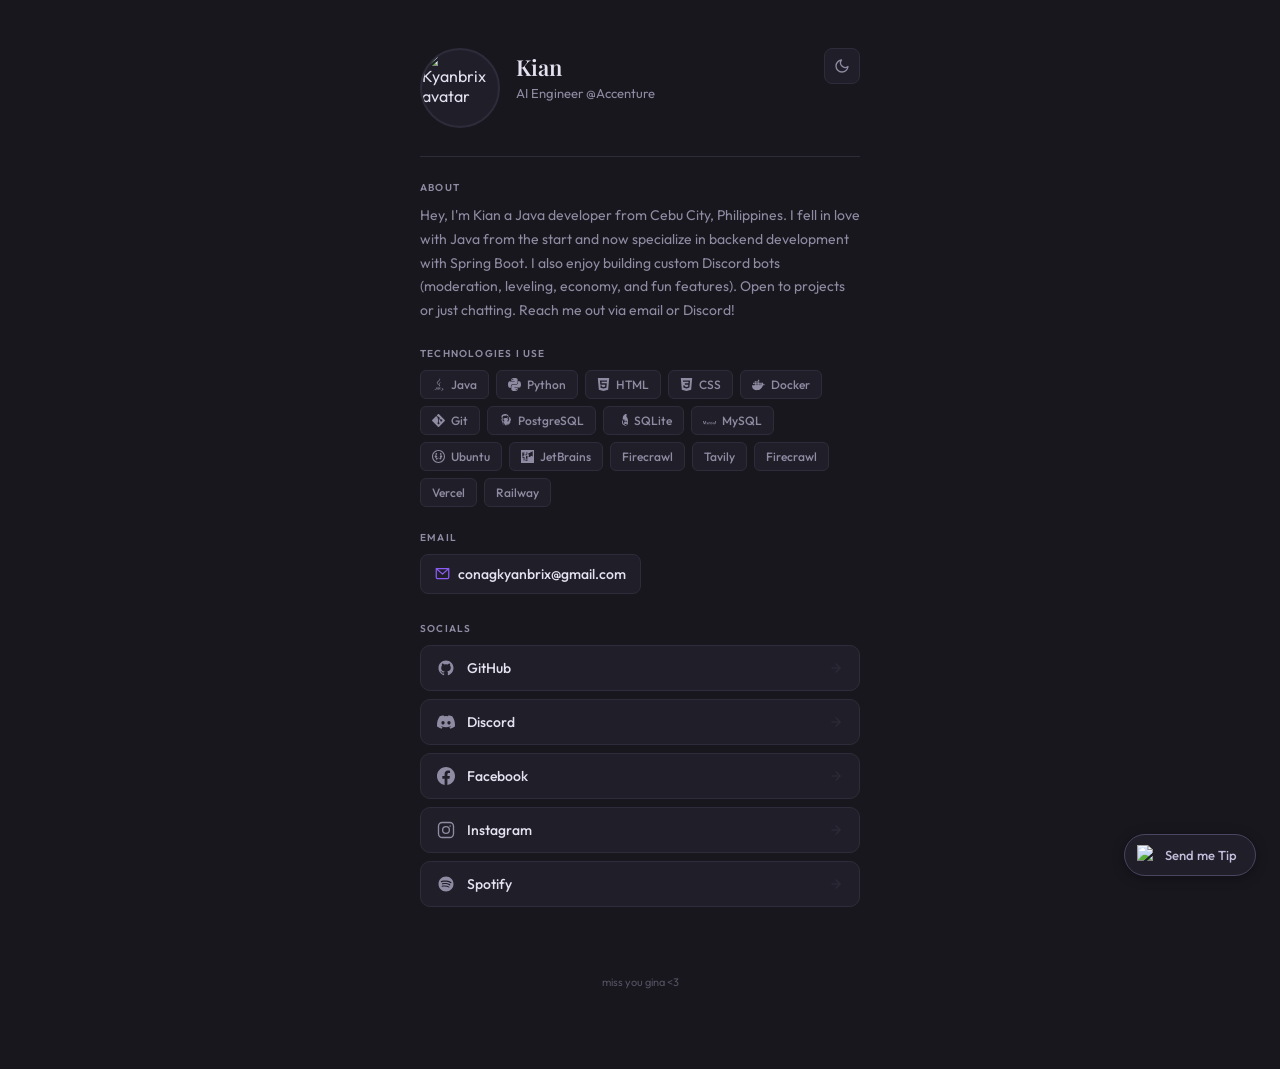
==== index.html @ 7b17e9d2 "add tech stacks and changed footer" ====
<!DOCTYPE html>
<html lang="en" data-theme="dark">
<head>
  <meta charset="UTF-8" />
  <title>Kian</title>

  <meta name="viewport" content="width=device-width, initial-scale=1.0" />

  <meta name="description" content="Kyanbrix Conag personal profile page.">
  <meta nam="keywords" content="Kian, Kyanbrix, Conag">

  <meta property="og:title" content="Kian's Profile">
  <meta property="og:description" content="Hello! I'm Kian, a developer based in the Philippines. I love Java because it was the first programming language I learned, and I quickly fell in love with it. I spend most of my time learning backend frameworks like Spring Boot. I also build custom Discord bots for fun creating everything from moderation and leveling systems to entertainment and economy features. If you're interested in working together, feel free to reach out via email or add me on Discord!">
  <meta property="og:image" content="https://avatars.githubusercontent.com/u/100282972?v=4">
  <meta property="og:type" content="website">
  <meta property="og:site_name" content="Kian's Profile">

  <meta name="theme-color" content="#8B0000">

  <link rel="icon" href="https://avatars.githubusercontent.com/u/100282972?v=4" type="image/png">

  <link rel="stylesheet" href="style.css"/>

  <link rel="preconnect" href="https://fonts.googleapis.com" />
  <link rel="preconnect" href="https://fonts.gstatic.com" crossorigin />
  <link href="https://fonts.googleapis.com/css2?family=Outfit:wght@300;400;500;600&family=Playfair+Display:wght@600&display=swap" rel="stylesheet" />

  <script>window.va = window.va || function () { (window.vaq = window.vaq || []).push(arguments); };</script>
  <script defer src="/<unique-path>/script.js"></script>
    


</head>
<body>

  <div class="card">

    <div class="header">
      <div class="avatar-wrap">
        <div class="avatar">
            <img src="https://avatars.githubusercontent.com/u/100282972?v=4" alt="Kyanbrix avatar" />
        </div>
      </div>

      <div class="name-block">
        <div class="name">Kian</div>
        <div class="handle" style="margin: 5px 0;">AI Engineer @Accenture</div>
      </div>

      <button class="theme-toggle" id="themeBtn" aria-label="Toggle theme">
        <!-- Moon icon (shown in dark mode) -->
        <svg class="icon-moon" viewBox="0 0 24 24" fill="none" stroke="currentColor" stroke-width="2" stroke-linecap="round" stroke-linejoin="round">
          <path d="M21 12.79A9 9 0 1 1 11.21 3 7 7 0 0 0 21 12.79z"/>
        </svg>
        <!-- Sun icon (shown in light mode) -->
        <svg class="icon-sun" viewBox="0 0 24 24" fill="none" stroke="currentColor" stroke-width="2" stroke-linecap="round" stroke-linejoin="round">
          <circle cx="12" cy="12" r="5"/>
          <line x1="12" y1="1" x2="12" y2="3"/>
          <line x1="12" y1="21" x2="12" y2="23"/>
          <line x1="4.22" y1="4.22" x2="5.64" y2="5.64"/>
          <line x1="18.36" y1="18.36" x2="19.78" y2="19.78"/>
          <line x1="1" y1="12" x2="3" y2="12"/>
          <line x1="21" y1="12" x2="23" y2="12"/>
          <line x1="4.22" y1="19.78" x2="5.64" y2="18.36"/>
          <line x1="18.36" y1="5.64" x2="19.78" y2="4.22"/>
        </svg>
      </button>
    </div>

    <div class="divider"></div>

    <!-- ABOUT -->
    <div class="about">
      <div class="section-label">About</div>
      <p>Hey, I'm Kian a Java developer from Cebu City, Philippines.
I fell in love with Java from the start and now specialize in backend development with Spring Boot. I also enjoy building custom Discord bots (moderation, leveling, economy, and fun features).
Open to projects or just chatting. Reach me out via email or Discord!</p>
    </div>

    <!-- TECH STACK -->
    <div class="techstack">
      <div class="section-label">Technologies i use</div>
      <div class="tech-grid">

        <!-- Java -->
        <span class="tech-badge">
          <svg viewBox="0 0 24 24" fill="currentColor" xmlns="http://www.w3.org/2000/svg">
            <path d="M8.851 18.56s-.917.534.653.714c1.902.218 2.874.187 4.969-.211 0 0 .552.346 1.321.646-4.699 2.013-10.633-.118-6.943-1.149zm-.29-2.627s-1.028.761.542.924c2.032.209 3.636.227 6.413-.308 0 0 .384.389.987.602-5.679 1.661-12.007.13-7.942-1.218zm4.555-2.058c1.158 1.333-.304 2.533-.304 2.533s2.939-1.518 1.589-3.418c-1.261-1.772-2.228-2.652 3.007-5.688 0 0-8.216 2.051-4.292 6.573zm4.208 9.654s.679.559-.747.991c-2.712.822-11.288 1.069-13.669.033-.856-.373.75-.89 1.254-.998.527-.114.828-.093.828-.093-.953-.671-6.156 1.317-2.643 1.887 9.58 1.553 17.462-.7 14.977-1.82zm-8.332-3.79s-4.362 1.036-1.544 1.412c1.189.159 3.561.123 5.77-.062 1.806-.152 3.618-.477 3.618-.477s-.637.272-1.098.587c-4.429 1.165-12.986.623-10.522-.568 2.082-1.006 3.776-.892 3.776-.892zm7.824 3.991c4.503-2.34 2.421-4.589.968-4.285-.355.074-.515.138-.515.138s.132-.207.385-.297c2.875-1.011 5.086 2.981-.928 4.562 0-.001.07-.062.09-.118zM14.401 0s2.494 2.494-2.365 6.33c-3.896 3.077-.888 4.832-.001 6.836-2.274-2.053-3.943-3.858-2.824-5.539C10.855 5.158 15.408 3.962 14.401 0zm-3.066 22.747c4.322.277 10.959-.153 11.116-2.198 0 0-.302.775-3.572 1.391-3.688.694-8.239.613-10.937.168 0 0 .553.457 3.393.639z"/>
          </svg>
          Java
        </span>

        <!-- Python -->
        <span class="tech-badge">
          <svg viewBox="0 0 24 24" fill="currentColor" xmlns="http://www.w3.org/2000/svg">
            <path d="M11.914 0C5.82 0 6.2 2.656 6.2 2.656l.007 2.752h5.814v.826H3.9S0 5.789 0 11.969c0 6.18 3.403 5.96 3.403 5.96h2.031v-2.867s-.109-3.402 3.35-3.402h5.769s3.24.052 3.24-3.13V3.13S18.28 0 11.914 0zm-3.124 1.814a1.028 1.028 0 110 2.057 1.028 1.028 0 010-2.057z"/>
            <path d="M12.086 24c6.094 0 5.714-2.656 5.714-2.656l-.007-2.752H11.98v-.826h8.12S24 18.211 24 12.031c0-6.18-3.403-5.96-3.403-5.96h-2.031v2.867s.109 3.402-3.35 3.402H9.447s-3.24-.052-3.24 3.13V20.87S5.72 24 12.086 24zm3.124-1.814a1.028 1.028 0 110-2.056 1.028 1.028 0 010 2.056z"/>
          </svg>
          Python
        </span>

        <!-- HTML -->
        <span class="tech-badge">
          <svg viewBox="0 0 24 24" fill="currentColor" xmlns="http://www.w3.org/2000/svg">
            <path d="M1.5 0h21l-1.91 21.563L11.977 24l-8.565-2.438L1.5 0zm7.031 9.75l-.232-2.718 10.059.003.23-2.622L5.412 4.41l.698 8.01h9.126l-.326 3.426-2.91.804-2.955-.81-.188-2.11H6.248l.33 4.171L12 19.351l5.379-1.443.744-8.157H8.531z"/>
          </svg>
          HTML
        </span>

        <!-- CSS -->
        <span class="tech-badge">
          <svg viewBox="0 0 24 24" fill="currentColor" xmlns="http://www.w3.org/2000/svg">
            <path d="M1.5 0h21l-1.91 21.563L11.977 24l-8.565-2.438L1.5 0zm17.09 4.413L5.41 4.41l.213 2.622 10.125.002-.255 2.716h-6.64l.24 2.573h6.182l-.366 3.523-2.91.804-2.956-.81-.188-2.11H6.107l.29 3.855L12 19.288l5.373-1.53L18.59 4.414z"/>
          </svg>
          CSS
        </span>

        <!-- Docker -->
        <span class="tech-badge">
          <svg viewBox="0 0 24 24" fill="currentColor" xmlns="http://www.w3.org/2000/svg">
            <path d="M13.983 11.078h2.119a.186.186 0 00.186-.185V9.006a.186.186 0 00-.186-.186h-2.119a.185.185 0 00-.185.185v1.888c0 .102.083.185.185.185m-2.954-5.43h2.118a.186.186 0 00.186-.186V3.574a.186.186 0 00-.186-.185h-2.118a.185.185 0 00-.185.185v1.888c0 .102.082.185.185.185m0 2.716h2.118a.187.187 0 00.186-.186V6.29a.186.186 0 00-.186-.185h-2.118a.185.185 0 00-.185.185v1.887c0 .102.082.185.185.186m-2.93 0h2.12a.186.186 0 00.184-.186V6.29a.185.185 0 00-.185-.185H8.1a.185.185 0 00-.185.185v1.887c0 .102.083.185.185.186m-2.964 0h2.119a.186.186 0 00.185-.186V6.29a.185.185 0 00-.185-.185H5.136a.186.186 0 00-.186.185v1.887c0 .102.084.185.186.186m5.893 2.715h2.118a.186.186 0 00.186-.185V9.006a.186.186 0 00-.186-.186h-2.118a.185.185 0 00-.185.185v1.888c0 .102.082.185.185.185m-2.93 0h2.12a.185.185 0 00.184-.185V9.006a.185.185 0 00-.184-.186h-2.12a.185.185 0 00-.184.185v1.888c0 .102.083.185.185.185m-2.964 0h2.119a.185.185 0 00.185-.185V9.006a.185.185 0 00-.184-.186h-2.12a.186.186 0 00-.186.185v1.888c0 .102.084.185.186.185m-2.92 0h2.12a.186.186 0 00.184-.185V9.006a.185.185 0 00-.184-.186h-2.12a.185.185 0 00-.184.185v1.888c0 .102.082.185.185.185m2.92 2.716h2.12a.185.185 0 00.184-.185v-1.888a.185.185 0 00-.184-.185h-2.12a.185.185 0 00-.184.185v1.887c0 .102.082.185.185.186m2.964 0h2.119a.185.185 0 00.185-.185v-1.888a.185.185 0 00-.185-.185H8.1a.185.185 0 00-.185.185v1.887c0 .102.083.185.185.186m2.93 0h2.12a.185.185 0 00.184-.185v-1.888a.185.185 0 00-.184-.185h-2.12a.185.185 0 00-.184.185v1.887c0 .102.082.185.185.186m2.964 0h2.119a.186.186 0 00.186-.186v-1.887a.186.186 0 00-.186-.185h-2.119a.185.185 0 00-.185.185v1.887c0 .102.083.186.185.186M23.5 12.185c-.39-.056-.78-.09-1.164-.09-.27 0-.542.015-.808.046-.305-1.607-1.24-3.01-2.55-3.96l-.514-.365-.41.477a5.15 5.15 0 00-.978 2.139 4.733 4.733 0 00.192 2.798 7.808 7.808 0 01-1.064.063H.523A.523.523 0 000 13.815c-.016 1.47.247 2.937.774 4.294.603 1.517 1.557 2.637 2.834 3.326 1.426.767 3.012 1.148 4.788 1.148.893 0 1.787-.084 2.66-.252a13.21 13.21 0 003.485-1.267 11.31 11.31 0 003.05-2.406c1.45-1.64 2.302-3.473 2.763-5.09.152.007.304.01.455.01 1.368 0 2.648-.5 3.595-1.403.41-.385.731-.842.95-1.343l.157-.397-.4-.09z"/>
          </svg>
          Docker
        </span>

        <!-- Git -->
        <span class="tech-badge">
          <svg viewBox="0 0 24 24" fill="currentColor" xmlns="http://www.w3.org/2000/svg">
            <path d="M23.546 10.93L13.067.452c-.604-.604-1.582-.604-2.188 0L8.708 2.627l2.76 2.76c.645-.215 1.379-.07 1.889.441.516.515.658 1.258.438 1.9l2.658 2.66c.645-.223 1.387-.078 1.9.435.721.72.721 1.884 0 2.604-.719.719-1.881.719-2.6 0-.539-.541-.674-1.337-.404-1.996L12.86 8.955v6.525c.176.086.342.203.488.348.713.721.713 1.883 0 2.6-.719.721-1.889.721-2.609 0-.719-.719-.719-1.879 0-2.598.182-.18.387-.316.605-.406V8.835c-.217-.091-.424-.222-.6-.401-.545-.545-.676-1.342-.396-2.009L7.636 3.7.45 10.881c-.6.605-.6 1.584 0 2.189l10.48 10.477c.604.604 1.582.604 2.186 0l10.43-10.43c.605-.603.605-1.582 0-2.187"/>
          </svg>
          Git
        </span>

        <!-- PostgreSQL -->
        <span class="tech-badge">
          <svg viewBox="0 0 24 24" fill="currentColor" xmlns="http://www.w3.org/2000/svg">
            <path d="M15.373 17.62c.105.093.218.122.331.086.127-.039.195-.162.198-.35.006-.376-.145-.93-.416-1.518a.545.545 0 00-.071.024c-.266.098-.484.281-.655.432.193.51.4.942.578 1.189l.035.137zm1.35-1.957c.073.282.104.58.101.855-.004.398-.1.746-.318.966a.72.72 0 01-.54.216.97.97 0 01-.612-.223l-.052-.052c-.22-.261-.43-.667-.623-1.163a3.657 3.657 0 01-.444.308c-.21.127-.439.23-.67.282.121.374.245.71.371.97.338.692.77 1.055 1.09 1.055.076 0 .147-.021.207-.064.12-.084.197-.245.227-.467.029-.207.021-.46-.012-.724-.009-.074-.02-.15-.035-.228.175.04.357.06.545.056.162-.005.321-.025.473-.063.032.11.054.218.065.318.038.352.018.693-.056.966-.074.271-.21.48-.401.592a.714.714 0 01-.36.088c-.51 0-1.1-.439-1.584-1.415-.176-.362-.338-.8-.483-1.295a5.99 5.99 0 01-.712.063 5.63 5.63 0 01-1.253-.14c-.01.07-.018.139-.024.208-.061.64.03 1.176.277 1.554.209.322.527.5.907.5.257 0 .527-.09.8-.269.131-.086.258-.186.379-.297.06.12.116.23.165.334.156.327.243.636.264.905.024.297-.031.544-.165.72a.57.57 0 01-.47.225c-.378 0-.783-.224-1.166-.648-.342-.38-.648-.912-.9-1.557-.087.016-.175.028-.265.036-.262.026-.524.011-.776-.044l-.115-.028.073.264c.175.62.404 1.162.674 1.58.427.655.948 1.034 1.5 1.1h.085c.348 0 .69-.13.981-.375.315-.267.553-.66.682-1.117.028-.1.05-.204.067-.31.057.068.116.134.178.196.492.49 1.034.739 1.562.739h.083c.553-.017 1.028-.32 1.338-.86.29-.506.407-1.188.339-1.964a4.85 4.85 0 00-.122-.697zM15.12 2.618c-.398-.203-.839-.35-1.316-.44-.064.237-.117.52-.152.847a7.34 7.34 0 011.118.334c1.283.49 1.952 1.196 1.833 1.945-.074.465-.45.88-1.06 1.19a6.62 6.62 0 01-.777.308c.004.03.006.062.006.095 0 .27-.048.528-.137.772.236-.071.47-.155.699-.254 1.055-.46 1.682-1.138 1.793-1.913.168-1.165-.735-2.24-2.007-2.884zm-3.044-.433a8.8 8.8 0 00-1.13.098c-.107.02-.21.039-.31.06-.188.04-.368.082-.542.127.08.14.163.29.25.452.08.146.163.302.248.466.252-.068.513-.124.78-.165a7.2 7.2 0 011.039-.082c.14 0 .277.007.412.02.004-.016.007-.031.01-.046.062-.302.163-.566.295-.781-.35-.1-.72-.15-1.052-.149zm5.35 3.35c.232-.456.322-.99.252-1.554-.141-1.143-1.012-2.194-2.454-2.962-.735-.393-1.58-.662-2.512-.8A10.73 10.73 0 0011.49 0c-.847 0-1.66.098-2.385.284C7.72.573 6.57 1.197 5.764 2.058 4.96 2.917 4.526 3.986 4.546 5.133c.007.424.084.848.228 1.258.027.078.057.155.09.232.006.019.013.037.02.055.135.322.322.636.555.932.022.028.043.057.066.085C5.9 8.01 5.18 8.57 4.81 9.306c-.343.692-.395 1.468-.15 2.196.184.549.52 1.036.979 1.411.09.073.185.143.285.21-.067.164-.126.332-.176.503-.203.7-.224 1.44-.06 2.117.19.788.62 1.446 1.215 1.856.508.35 1.1.494 1.71.417a3.29 3.29 0 001.36-.544c.07.156.143.305.22.448.546 1.03 1.316 1.723 2.211 1.993.29.088.59.13.892.124.557-.012 1.099-.185 1.593-.503.49-.316.91-.776 1.23-1.354.106-.19.2-.396.282-.614.083.054.17.105.261.152.465.24.988.342 1.523.295.55-.049 1.075-.267 1.524-.633.87-.706 1.322-1.84 1.234-3.065-.028-.391-.117-.799-.264-1.21a5.208 5.208 0 00.302-.235c.611-.526 1.001-1.204 1.097-1.913.085-.634-.047-1.256-.379-1.8a3.166 3.166 0 00-.776-.84c.04-.19.064-.385.072-.58.023-.617-.135-1.19-.463-1.655zM9.55 18.75c-.388.24-.8.365-1.197.365-.36 0-.706-.097-1-.293-.424-.29-.722-.777-.866-1.408-.137-.57-.122-1.214.046-1.826.032-.111.069-.218.11-.324.18.08.366.148.557.203.506.146 1.043.2 1.566.16.052-.005.104-.01.155-.018.198.59.43 1.12.688 1.557.378.641.835 1.07 1.31 1.248a3.044 3.044 0 01-.37.336zm8.33-6.638c-.079.587-.413 1.14-.94 1.598a4.338 4.338 0 01-.438.315c-.17-.274-.378-.526-.622-.742a3.09 3.09 0 00-.875-.524c.049-.148.076-.304.076-.466 0-.038-.002-.077-.006-.115.195-.066.386-.143.57-.232.75-.367 1.22-.9 1.323-1.534.154-.967-.568-1.943-1.914-2.526a8.035 8.035 0 00-1.565-.44 7.527 7.527 0 00-1.274-.107c-.39 0-.771.037-1.127.108a6.95 6.95 0 00-1.045.305c-.163.063-.322.133-.475.21-.565.286-.972.64-1.19 1.032a1.723 1.723 0 00-.205.834c0 .44.153.885.447 1.296.254.355.614.68 1.065.963.057.035.116.07.176.103l-.008.057c-.099.566-.095 1.163.013 1.726a5.178 5.178 0 01-1.126-.15 4.57 4.57 0 01-.5-.165 4.198 4.198 0 01-.232-.098 3.517 3.517 0 01-.405-.22 2.65 2.65 0 01-.722-.694c-.378-.557-.528-1.265-.415-2.019.084-.568.321-1.089.682-1.497.017-.02.035-.039.053-.057a4.696 4.696 0 01-.258-.483 5.09 5.09 0 01-.273-.932 5.1 5.1 0 01-.074-.877c-.016-.9.325-1.739.984-2.44.662-.703 1.657-1.244 2.9-1.567a10.14 10.14 0 012.207-.26c.749 0 1.484.09 2.175.265 1.406.36 2.504 1.057 3.082 1.98.42.67.558 1.39.4 2.078a3.033 3.033 0 01-.318.784c.175.19.326.396.449.614.3.53.427 1.12.369 1.7z"/>
          </svg>
          PostgreSQL
        </span>

        <!-- SQLite -->
        <span class="tech-badge">
          <svg viewBox="0 0 24 24" fill="currentColor" xmlns="http://www.w3.org/2000/svg">
            <path d="M21.678.521C20.467-.296 19.043.021 17.998.757c-.062.043-.123.087-.182.133A8.754 8.754 0 0015.9 2.541c-.021.026-.042.052-.062.078-.426.562-.768 1.183-1.019 1.843-1.2 3.118.068 7.235.068 7.235s-.071-.07-.191-.203c-.009.105-.017.21-.022.317-.032.664.05 1.205.05 1.205s-.048-.094-.135-.265c-.038.498-.048.997-.007 1.51.239 3.056 2.048 5.527 4.433 6.28.019.006.038.012.058.017.057.017.115.033.174.047.029.007.059.015.089.021.054.011.109.022.164.031.04.008.081.013.121.019.054.008.107.016.161.021.047.005.094.009.141.013.053.004.106.007.159.009.049.002.099.004.149.004l.148-.002c.053-.002.106-.004.158-.008.054-.004.108-.01.162-.016.047-.006.094-.013.141-.02.06-.01.118-.021.176-.034.037-.008.074-.017.11-.026.074-.019.146-.041.218-.064.035-.012.07-.024.104-.037.07-.027.14-.056.208-.087a4.544 4.544 0 001.073-.69c.858-.765 1.39-1.882 1.542-3.193.487-4.219-.98-9.543-3.27-12.131zm-3.765 20.463c-.087.008-.176.013-.266.014-2.406.03-4.516-2.447-4.715-5.546-.022-.336-.02-.664.003-.982l.003-.035a9.66 9.66 0 01.033-.336c.018-.153.042-.303.071-.449.006-.026.011-.052.017-.079.014-.062.029-.122.045-.182.014-.055.03-.108.046-.162.023-.075.047-.149.073-.221.026-.073.054-.144.083-.214.013-.032.027-.064.041-.095.029-.066.06-.131.092-.195.036-.073.074-.144.114-.213.017-.031.034-.062.052-.093.056-.096.116-.19.18-.28.022-.032.045-.064.069-.095a5.38 5.38 0 01.23-.283c.03-.034.062-.068.094-.101.05-.053.101-.104.154-.154.04-.038.08-.076.122-.112.052-.046.105-.09.159-.134.048-.039.097-.077.147-.114.054-.041.108-.079.163-.117.05-.035.1-.069.151-.101.056-.036.113-.07.17-.104.05-.029.101-.058.153-.085.06-.031.12-.06.182-.089.052-.024.104-.047.158-.069.063-.025.127-.048.192-.07.054-.018.108-.036.163-.052.068-.02.136-.037.205-.053.055-.013.111-.025.168-.036.072-.013.145-.024.219-.033.057-.007.114-.013.171-.017.08-.006.16-.01.241-.01h.04c.11.001.22.007.33.018zm4.083-1.818c-.112.97-.44 1.73-.944 2.184a2.39 2.39 0 01-1.059.552c-.062.015-.125.028-.189.038-.03.005-.06.009-.09.013-.064.008-.129.014-.194.018-.04.003-.08.005-.12.006-.04.001-.079.002-.119.002-.016 0-.031 0-.047-.001-.057-.002-.114-.006-.171-.011-.028-.003-.056-.006-.084-.01-.058-.008-.116-.018-.173-.029-.03-.006-.06-.013-.089-.02a2.92 2.92 0 01-.178-.053l-.048-.017a3.2 3.2 0 01-.165-.072 3.105 3.105 0 01-.397-.239 3.26 3.26 0 01-.319-.288 3.748 3.748 0 01-.474-.717 5.647 5.647 0 01-.362-.953c-.033-.116-.062-.235-.089-.357-.02-.086-.038-.173-.054-.262-.028-.149-.05-.302-.069-.457-.01-.084-.019-.17-.027-.256-.014-.163-.023-.329-.028-.497-.003-.085-.004-.17-.004-.256 0-.084.001-.167.004-.25.005-.157.014-.311.028-.462.007-.077.016-.152.025-.228.019-.147.043-.292.071-.434.015-.073.031-.145.048-.217.032-.133.068-.263.108-.39.021-.065.043-.129.066-.193.043-.119.09-.236.14-.35.026-.059.052-.118.08-.175.055-.115.113-.227.175-.335.03-.053.061-.105.093-.157.067-.108.138-.213.213-.313.036-.05.074-.099.112-.147.08-.1.163-.196.25-.287.046-.048.092-.094.139-.139a5.04 5.04 0 01.311-.264c.057-.044.115-.086.174-.127.062-.042.125-.082.189-.12.065-.039.131-.075.198-.109.07-.036.141-.069.214-.1.076-.033.153-.062.232-.09.081-.027.163-.052.247-.074.086-.022.174-.04.263-.056.092-.016.186-.027.281-.034.052-.004.104-.007.157-.007h.039a4.3 4.3 0 01.319.017c.056.007.112.015.167.025.079.014.156.031.232.052a3.5 3.5 0 01.183.058c.056.02.111.043.165.067.057.026.112.054.165.085.053.03.104.063.153.098.046.033.09.069.133.107a2.78 2.78 0 01.248.262c.046.058.089.119.129.183.041.065.078.134.111.206.018.039.035.079.051.12.038.098.07.201.097.31.016.067.03.137.041.209.014.099.024.202.028.31.003.074.003.15.001.228-.004.107-.015.218-.033.332-.01.065-.022.131-.037.198-.021.094-.047.19-.079.288-.018.056-.038.111-.06.167a4.11 4.11 0 01-.104.224 3.89 3.89 0 01-.145.257 3.765 3.765 0 01-.358.464c-.049.053-.1.104-.153.152a3.224 3.224 0 01-.342.258l-.045.028a3.054 3.054 0 01-.37.186c-.044.018-.088.034-.133.049a3.047 3.047 0 01-.38.087 3.17 3.17 0 01-.396.029c-.049 0-.098-.002-.147-.005a3.35 3.35 0 01-.292-.036 3.52 3.52 0 01-.28-.07 3.637 3.637 0 01-.248-.093 3.614 3.614 0 01-.213-.111 3.56 3.56 0 01-.168-.115c-.05-.038-.098-.079-.144-.122-.045-.042-.087-.087-.126-.133-.038-.046-.074-.095-.107-.145-.032-.05-.062-.102-.089-.156-.027-.054-.051-.11-.072-.167-.021-.058-.039-.118-.054-.18-.015-.062-.027-.125-.035-.19-.009-.065-.014-.132-.015-.2-.001-.069.002-.14.009-.211.007-.073.018-.147.033-.221.015-.076.035-.152.059-.227.024-.077.053-.153.087-.228.034-.077.073-.152.117-.225.044-.074.093-.146.147-.215.054-.07.113-.137.177-.2.064-.064.132-.124.205-.18.073-.055.151-.107.233-.153.083-.047.169-.088.259-.123.091-.035.185-.064.282-.086.098-.022.199-.038.302-.045.103-.008.208-.007.314.002.106.009.213.027.318.054.107.027.212.063.313.107.103.045.202.098.296.16.095.062.184.132.267.21.083.077.159.162.228.253.07.092.133.19.188.295.056.105.103.216.142.332.02.058.037.118.053.179.03.124.051.253.063.387.006.065.009.133.009.201 0 .069-.003.139-.009.209-.006.07-.016.141-.029.212-.014.071-.03.142-.05.212-.02.071-.044.141-.072.21-.028.07-.059.138-.094.205-.035.067-.074.132-.116.194-.042.063-.088.123-.137.18-.049.057-.101.111-.156.162-.055.051-.113.099-.173.143-.061.044-.124.085-.19.121-.066.037-.134.069-.204.097-.071.029-.143.053-.217.073-.075.02-.15.036-.227.046-.078.01-.156.016-.234.016-.053 0-.106-.003-.158-.009-.053-.006-.105-.015-.156-.027-.051-.012-.101-.027-.149-.046-.049-.018-.096-.04-.141-.064-.046-.025-.089-.052-.13-.083-.041-.031-.079-.065-.114-.101-.036-.037-.069-.076-.099-.118-.031-.042-.059-.086-.083-.132-.025-.047-.047-.095-.065-.145-.019-.051-.034-.103-.046-.157-.012-.054-.02-.109-.025-.165-.005-.057-.006-.114-.004-.172.002-.058.008-.117.018-.175.01-.06.023-.119.04-.177.017-.059.037-.116.061-.172.024-.057.052-.112.083-.165.031-.054.066-.105.104-.153.038-.049.079-.095.123-.138.045-.043.093-.083.144-.119.051-.036.105-.069.162-.097.057-.029.117-.054.179-.074.062-.02.126-.035.192-.045.065-.01.132-.016.199-.016.068 0 .136.005.204.016.068.011.135.026.2.047.065.021.129.047.19.078.061.031.12.067.175.108.055.041.107.087.155.137.048.05.092.105.132.163.039.059.074.121.104.187.029.066.054.135.073.207.019.072.032.147.039.224.007.077.008.156.003.235-.005.079-.016.159-.034.238-.018.079-.041.158-.071.234-.03.077-.066.152-.107.224-.041.073-.088.143-.139.209-.051.067-.108.13-.168.188-.061.059-.126.113-.194.163-.068.05-.14.095-.215.135-.075.04-.153.075-.233.105-.08.03-.162.056-.245.076-.083.02-.167.035-.251.044-.084.009-.168.013-.252.012-.084-.001-.167-.007-.249-.018-.082-.011-.163-.027-.242-.048-.079-.021-.156-.047-.231-.078-.075-.031-.147-.067-.217-.108-.069-.041-.135-.087-.198-.137-.062-.051-.121-.106-.176-.165-.054-.059-.105-.122-.151-.188-.046-.067-.088-.137-.125-.21-.036-.074-.068-.15-.094-.229-.026-.08-.047-.161-.062-.244-.015-.083-.024-.168-.027-.254-.003-.086-.001-.173.007-.26.008-.086.022-.172.041-.257.019-.085.044-.169.074-.251.03-.083.066-.163.107-.241.041-.078.087-.153.137-.225.05-.072.104-.14.162-.205.058-.065.12-.126.185-.183.065-.057.134-.109.206-.157.072-.048.147-.091.224-.129.078-.038.158-.07.24-.097.082-.027.166-.049.251-.064.085-.016.171-.026.257-.029.086-.003.172.001.257.01.085.009.169.023.251.042.082.019.162.043.239.072.077.029.151.063.221.101.071.038.138.081.201.128.063.047.122.099.177.154.055.055.106.114.152.177.047.062.089.128.126.197.037.069.069.141.096.216.026.075.047.152.062.231.015.079.025.16.028.242.003.082 0 .165-.009.247-.009.082-.024.163-.044.242-.02.08-.046.157-.077.232-.031.075-.067.148-.108.217-.041.069-.087.135-.137.197-.05.062-.105.12-.163.174-.058.053-.12.103-.185.148-.065.044-.133.083-.203.118-.071.034-.144.063-.219.086-.075.023-.152.04-.23.052-.078.011-.157.016-.236.016-.029 0-.059-.001-.088-.003z"/>
          </svg>
          SQLite
        </span>

        <!-- MySQL -->
        <span class="tech-badge">
          <svg viewBox="0 0 24 24" fill="currentColor" xmlns="http://www.w3.org/2000/svg">
            <path d="M16.405 5.501c-.115 0-.193.014-.274.033v.013h.014c.054.104.146.18.214.273.054.107.1.214.154.32l.014-.015c.094-.066.14-.172.14-.333-.04-.047-.046-.094-.08-.14-.04-.067-.126-.1-.182-.151zM5.77 18.695h-.927a50.854 50.854 0 00-.27-4.41l-.007.014-1.674 4.396h-.71l-1.674-4.396-.013-.014a67.067 67.067 0 00-.206 4.41H0c.047-1.973.065-3.954.171-5.931h1.003l1.7 4.342 1.712-4.342h1.054c.065 1.977.13 3.958.13 5.931zm4.13 0h-.9c-.015-.12-.015-.267-.015-.387h-.015c-.263.307-.624.45-1.114.45-.568 0-1.069-.33-1.069-.985 0-.87.734-1.29 2.026-1.29v-.195c0-.434-.246-.637-.713-.637-.31 0-.505.062-.858.287l-.195-.595c.4-.228.8-.338 1.215-.338.784 0 1.317.354 1.317 1.24l.001 1.27c0 .398.012.787.12 1.18zm-1.51-.774c0-.434-.7-.504-1.152-.327-.37.148-.486.393-.486.642 0 .326.228.503.59.503.446 0 1.048-.272 1.048-.818zm5.508.774h-.882v-2.58c0-.648-.243-.983-.723-.983-.47 0-.765.333-.765.983v2.58h-.883v-2.785c0-.354-.013-.765-.025-1.147h.783l.043.478h.015c.243-.379.624-.54 1.096-.54.77 0 1.341.527 1.341 1.557zm2.36.154c-.497 0-.97-.148-1.27-.373l.2-.637c.27.184.624.305.968.305.505 0 .726-.184.726-.443 0-.26-.174-.405-.698-.573-.756-.24-1.11-.6-1.11-1.1 0-.658.54-1.122 1.41-1.122.44 0 .812.109 1.057.263l-.204.617c-.224-.135-.508-.233-.853-.233-.43 0-.633.2-.633.42 0 .245.18.373.678.543.744.254 1.133.614 1.133 1.155 0 .667-.52 1.178-1.404 1.178zm4.573-.154l-.044-.479h-.015c-.243.38-.584.54-1.067.54-.757 0-1.19-.525-1.19-1.292v-2.35h.883v2.23c0 .688.236 1.085.72 1.085.44 0 .692-.273.692-.745V15.63h.884v2.45c0 .36.012.737.025 1.09zm2.22-3.908c-.012.012-.025.012-.025.025v3.755h-.882v-5.753h.78l2.47 3.9h.013v-3.9h.882v5.753h-.744zm3.43 4.008c-.022.017-.04.031-.06.042-.1.065-.28.165-.33.198l.011.016c.049-.017.088-.025.12-.032.017-.004.033-.008.052-.013l.052-.015.063-.019.038-.014.048-.019.037-.016.046-.022.034-.018.037-.02.03-.018.034-.021.026-.017.03-.022.022-.016.025-.02.02-.018.021-.018.018-.017.016-.016.015-.014.015-.015.01-.012.01-.012.01-.013.007-.01.008-.01.006-.008.005-.008.004-.007.003-.006.003-.006.002-.005.002-.005.001-.004.001-.004v-.009z"/>
          </svg>
          MySQL
        </span>

        <!-- Ubuntu / Linux -->
        <span class="tech-badge">
          <svg viewBox="0 0 24 24" fill="currentColor" xmlns="http://www.w3.org/2000/svg">
            <path d="M12 0C5.373 0 0 5.373 0 12s5.373 12 12 12 12-5.373 12-12S18.627 0 12 0zm0 1.993c5.518 0 10.007 4.489 10.007 10.007 0 5.518-4.489 10.007-10.007 10.007C6.482 22.007 1.993 17.518 1.993 12 1.993 6.482 6.482 1.993 12 1.993zM7.898 5.695a1.588 1.588 0 100 3.176 1.588 1.588 0 000-3.176zm8.204 0a1.588 1.588 0 100 3.176 1.588 1.588 0 000-3.176zM7.21 9.696c-.28.005-.557.061-.82.17-1.19.496-1.754 1.868-1.258 3.058l.002.003a2.33 2.33 0 001.434 1.348 2.33 2.33 0 002.892-1.15l.003-.008.007-.01c.012-.026.023-.052.033-.078a2.317 2.317 0 00-1.283-3.043 2.329 2.329 0 00-1.01-.29zm9.58 0a2.33 2.33 0 00-2.293 2.37 2.33 2.33 0 001.28 2.072 2.33 2.33 0 002.892-1.15l.003-.006.008-.014.032-.078a2.317 2.317 0 00-1.283-3.043 2.329 2.329 0 00-.639-.151zM12 14.193a5.4 5.4 0 00-2.67.704l-.006.004a1.588 1.588 0 10.79 1.366 1.588 1.588 0 00-.19-.756l.006-.004A4.39 4.39 0 0112 15.203c.77 0 1.49.203 2.07.554l.006.004a1.588 1.588 0 10.79-1.366 1.588 1.588 0 00.19.756l-.006.004A5.4 5.4 0 0012 14.193z"/>
          </svg>
          Ubuntu
        </span>

        <!-- JetBrains -->
        <span class="tech-badge">
          <svg viewBox="0 0 24 24" fill="currentColor" xmlns="http://www.w3.org/2000/svg">
            <path d="M0 0v24h24V0zm21.6 2.4v9.6l-3.2-1.6-1.6 3.2-3.2-1.6 1.6-3.2-3.2-1.6zm-12 2.4h2.4v1.6H8v1.6h3.2V9.6H8zm0 6.4h2.4V16H8v1.6h4V20H8zM2.4 4.8h4v1.6H4.8v1.6h1.6v1.6H4.8V12H2.4zm0 8h4v6.4H4.8v-4.8H2.4z"/>
          </svg>
          JetBrains
        </span>

        <span class="tech-badge">
          Firecrawl
        </span>

        <span class="tech-badge">
          Tavily
        </span>

        <span class="tech-badge">
          Firecrawl
        </span>

        <span class="tech-badge">
          Vercel
        </span>

        <span class="tech-badge">
          Railway
        </span>



      </div>
    </div>

    <!-- EMAIL -->
    <div class="email-row">
      <div class="section-label">Email</div>
      <a class="email-link" href="mailto:conagkyanbrix@gmail.com">
        <svg width="15" height="15" viewBox="0 0 24 24" fill="none" stroke="currentColor" stroke-width="2" stroke-linecap="round" stroke-linejoin="round">
          <rect x="2" y="4" width="20" height="16" rx="2"/>
          <polyline points="2,4 12,13 22,4"/>
        </svg>
        conagkyanbrix@gmail.com
      </a>
    </div>

    <!-- SOCIALS -->
    <div class="socials">
      <div class="section-label">Socials</div>
      <div class="social-list">

        <!-- GitHub -->
        <a class="social-link" href="https://github.com/Kyanbrix" target="_blank" rel="noopener">
          <svg class="social-icon" viewBox="0 0 24 24" fill="currentColor">
            <path d="M12 2C6.477 2 2 6.484 2 12.021c0 4.428 2.865 8.185 6.839 9.504.5.092.682-.217.682-.482 0-.237-.009-.868-.014-1.703-2.782.605-3.369-1.342-3.369-1.342-.454-1.154-1.11-1.462-1.11-1.462-.908-.62.069-.608.069-.608 1.003.07 1.531 1.031 1.531 1.031.892 1.53 2.341 1.088 2.91.832.092-.647.35-1.088.636-1.338-2.22-.253-4.555-1.113-4.555-4.951 0-1.093.39-1.988 1.029-2.688-.103-.253-.446-1.272.098-2.65 0 0 .84-.27 2.75 1.026A9.564 9.564 0 0 1 12 6.844a9.59 9.59 0 0 1 2.504.337c1.909-1.296 2.747-1.026 2.747-1.026.546 1.378.202 2.397.1 2.65.64.7 1.028 1.595 1.028 2.688 0 3.847-2.338 4.695-4.566 4.943.359.309.678.919.678 1.852 0 1.336-.012 2.415-.012 2.743 0 .267.18.578.688.48C19.138 20.203 22 16.447 22 12.021 22 6.484 17.522 2 12 2z"/>
          </svg>
          GitHub
          <svg class="social-arrow" viewBox="0 0 24 24" fill="none" stroke="currentColor" stroke-width="2" stroke-linecap="round" stroke-linejoin="round">
            <line x1="5" y1="12" x2="19" y2="12"/><polyline points="12 5 19 12 12 19"/>
          </svg>
        </a>

        <!-- Discord Profile -->
        <a class="social-link" href="https://discord.com/users/683613536823279794" target="_blank" rel="noopener">
          <svg class="social-icon" viewBox="0 0 127.14 96.36" fill="currentColor" xmlns="http://www.w3.org/2000/svg">
            <path d="M107.7,8.07A105.15,105.15,0,0,0,81.47,0a72.06,72.06,0,0,0-3.36,6.83A97.68,97.68,0,0,0,49,6.83,72.37,72.37,0,0,0,45.64,0,105.89,105.89,0,0,0,19.39,8.09C2.79,32.65-1.71,56.6.54,80.21h0A105.73,105.73,0,0,0,32.71,96.36,77.7,77.7,0,0,0,39.6,85.25a68.42,68.42,0,0,1-10.85-5.18c.91-.66,1.8-1.34,2.66-2a75.57,75.57,0,0,0,64.32,0c.87.71,1.76,1.39,2.66,2a68.68,68.68,0,0,1-10.87,5.19,77,77,0,0,0,6.89,11.1A105.25,105.25,0,0,0,126.6,80.22h0C129.24,52.84,122.09,29.11,107.7,8.07ZM42.45,65.69C36.18,65.69,31,60,31,53s5-12.74,11.43-12.74S54,46,53.89,53,48.84,65.69,42.45,65.69Zm42.24,0C78.41,65.69,73.25,60,73.25,53s5-12.74,11.44-12.74S96.23,46,96.12,53,91.08,65.69,84.69,65.69Z"/>
          </svg>
          Discord
          <svg class="social-arrow" viewBox="0 0 24 24" fill="none" stroke="currentColor" stroke-width="2" stroke-linecap="round" stroke-linejoin="round">
            <line x1="5" y1="12" x2="19" y2="12"/><polyline points="12 5 19 12 12 19"/>
          </svg>
        </a>

        <!-- Facebook -->
        <a class="social-link" href="https://www.facebook.com/kyanbrix" target="_blank" rel="noopener">
          <svg class="social-icon" viewBox="0 0 24 24" fill="currentColor">
            <path d="M24 12.073C24 5.405 18.627 0 12 0S0 5.405 0 12.073C0 18.1 4.388 23.094 10.125 24v-8.437H7.078v-3.49h3.047V9.41c0-3.025 1.791-4.697 4.533-4.697 1.312 0 2.686.236 2.686.236v2.97h-1.513c-1.491 0-1.956.93-1.956 1.886v2.267h3.328l-.532 3.49h-2.796V24C19.612 23.094 24 18.1 24 12.073z"/>
          </svg>
          Facebook
          <svg class="social-arrow" viewBox="0 0 24 24" fill="none" stroke="currentColor" stroke-width="2" stroke-linecap="round" stroke-linejoin="round">
            <line x1="5" y1="12" x2="19" y2="12"/><polyline points="12 5 19 12 12 19"/>
          </svg>
        </a>

        <!-- Instagram -->
        <a class="social-link" href="https://www.instagram.com/kyanbrix/" target="_blank" rel="noopener">
          <svg class="social-icon" viewBox="0 0 24 24" fill="none" stroke="currentColor" stroke-width="1.8" stroke-linecap="round" stroke-linejoin="round">
            <rect x="2" y="2" width="20" height="20" rx="5" ry="5"/>
            <circle cx="12" cy="12" r="4.5"/>
            <circle cx="17.5" cy="6.5" r="1" fill="currentColor" stroke="none"/>
          </svg>
          Instagram
          <svg class="social-arrow" viewBox="0 0 24 24" fill="none" stroke="currentColor" stroke-width="2" stroke-linecap="round" stroke-linejoin="round">
            <line x1="5" y1="12" x2="19" y2="12"/><polyline points="12 5 19 12 12 19"/>
          </svg>
        </a>

        <!-- Spotify -->
        <a class="social-link" href="https://open.spotify.com/user/htn77af91xmzf2aewwccixtd9?si=b3668e26ea8843f4" target="_blank" rel="noopener">
          <svg class="social-icon" viewBox="0 0 24 24" fill="currentColor">
            <path d="M12 2C6.477 2 2 6.477 2 12s4.477 10 10 10 10-4.477 10-10S17.523 2 12 2zm4.586 14.424a.622.622 0 0 1-.857.207c-2.348-1.435-5.304-1.76-8.785-.964a.622.622 0 0 1-.277-1.215c3.809-.87 7.076-.496 9.712 1.115a.623.623 0 0 1 .207.857zm1.223-2.722a.78.78 0 0 1-1.072.257C14.101 12.18 10.442 11.7 7.6 12.54a.78.78 0 1 1-.453-1.492c3.226-.98 7.234-.505 9.979 1.082a.781.781 0 0 1 .257 1.072zm.105-2.835c-3.223-1.914-8.54-2.09-11.618-1.156a.935.935 0 1 1-.542-1.79c3.532-1.072 9.404-.866 13.115 1.337a.936.936 0 0 1-1.016 1.578l.061.031z"/>
          </svg>
          Spotify
          <svg class="social-arrow" viewBox="0 0 24 24" fill="none" stroke="currentColor" stroke-width="2" stroke-linecap="round" stroke-linejoin="round">
            <line x1="5" y1="12" x2="19" y2="12"/><polyline points="12 5 19 12 12 19"/>
          </svg>
        </a>

      </div>
    </div>

   

  </div>

  
  </div>
   <button class="tip-fab" id="tipBtn" aria-label="Send a tip">
    <img src="https://cdn3.emoji.gg/emojis/686385-money.gif" alt="tip" />
    Send me Tip
  </button>

  <!-- TIP MODAL -->
  <div class="modal-overlay" id="tipModal" role="dialog" aria-modal="true" aria-labelledby="modalTitle">
    <div class="modal">
      <button class="modal-close" id="modalClose" aria-label="Close">
        <svg viewBox="0 0 24 24" fill="none" stroke="currentColor" stroke-width="2.5" stroke-linecap="round">
          <line x1="18" y1="6" x2="6" y2="18"/><line x1="6" y1="6" x2="18" y2="18"/>
        </svg>
      </button>

      <div class="modal-title" id="modalTitle">Donate to Kian ✨</div>
      <div class="modal-sub">Your support means the world to me! Thank you so much 😊 </div>

      <!-- Payment Method Tabs -->
      <div class="pay-tabs">
        <button class="pay-tab active" onclick="switchTab(this,'gcash')">
          <div class="pay-tab-icon">
            <img src="https://imgs.search.brave.com/wMoa6dR9v9ZQG46lI56egPFyWoY9Lg-24PiRi0naCjc/rs:fit:860:0:0:0/g:ce/aHR0cHM6Ly93cC5s/b2dvcy1kb3dubG9h/ZC5jb20vd3AtY29u/dGVudC91cGxvYWRz/LzIwMjAvMDYvR0Nh/c2hfTG9nby03MDB4/NjE4LnBuZw" alt="GCash" style="width: 20px; height: 20px; object-fit: contain;" />
          </div>
          GCash
        </button>
        <button class="pay-tab" onclick="switchTab(this,'maya')">
          <div class="pay-tab-icon">

            <img src="https://imgs.search.brave.com/i0GP9Vk-w10YaZdo-YOwZXZWnJH1xA4m2UH_1zzlEgA/rs:fit:860:0:0:0/g:ce/aHR0cHM6Ly9icmFu/ZGxvZ29zLm5ldC93/cC1jb250ZW50L3Vw/bG9hZHMvMjAyNS8w/My9tYXlhLWxvZ29f/YnJhbmRsb2dvcy5u/ZXRfeTZra3AtNTEy/eDUxMi5wbmc" alt="Maya" style="width: 20px; height: 20px; object-fit: contain;" />

          </div>
          Maya
        </button>
        <button class="pay-tab" onclick="switchTab(this,'maribank')">
          <div class="pay-tab-icon">
            <img src="https://imgs.search.brave.com/48eDzm_BuitKJnFIUg1xT17V-0kIONlM2Cd8AiC_PwE/rs:fit:860:0:0:0/g:ce/aHR0cHM6Ly9mYXN0/bHkubXdtLXN0b3Jh/Z2UubXdtY2RuLmNv/bS9yYXdfZmlsZXMv/MzVhOTRhODAtYWEy/ZS00NmZhLWIyZjkt/NzJhNTM2NGNjNDQ5/P2hlaWdodD02NDAm/Zm9ybWF0PXdlYnA" alt="MariBank" style="width: 20px; height: 20px; object-fit: contain;" />
          </div>
          MariBank
        </button>
        <button class="pay-tab" onclick="switchTab(this,'gotyme')">
          <div class="pay-tab-icon">

            <img src="https://imgs.search.brave.com/7pZAenkyY4gXTi9Bm2vCSKAydMMsDt9wLHXUnVKTCIk/rs:fit:860:0:0:0/g:ce/aHR0cHM6Ly9jZG4u/YnJhbmRmZXRjaC5p/by9pZG5JYzJfSjVR/L3cvNDAwL2gvNDAw/L3RoZW1lL2Rhcmsv/aWNvbi5qcGVnP2M9/MWJ4aWQ2NE11cDdh/Y3pld1NBWU1YJnQ9/MTY2ODAxNDEyNTY1/OQ" alt="GoTyme" style="width: 20px; height: 20px; object-fit: contain;" />
          </div>
          GoTyme
        </button>
      </div>

      <!-- GCash -->
      <div class="qr-panel active" id="panel-gcash">
        <div class="qr-img-wrap">
          <img src="[data-uri]" alt="GCash QR code" />
        </div>
        <div class="qr-info">
          <div class="qr-name">KY*****X C.</div>
          <div class="qr-acct">GCash &middot; 0961 496 0607</div>
        </div>
      </div>

      <!-- Maya -->
      <div class="qr-panel" id="panel-maya">
        <div class="qr-img-wrap">
          <img src="[data-uri]" alt="Maya QR code" />
        </div>
        <div class="qr-info">
          <div class="qr-name">Kyanbrix Conag</div>
          <div class="qr-acct">Maya &middot; @kyanbrix</div>
        </div>
      </div>

      <!-- MariBank -->
      <div class="qr-panel" id="panel-maribank">
        <div class="qr-img-wrap">
          <img src="[data-uri]" alt="MariBank QR code" />
        </div>
        <div class="qr-info">
          <div class="qr-name">Account Number &middot; 17692883960</div>
        </div>
      </div>

      <!-- GoTyme -->
      <div class="qr-panel" id="panel-gotyme">
        <div class="qr-img-wrap">
          <img src="[data-uri]" alt="GoTyme QR code" />
        </div>
        <div class="qr-info">
          <div class="qr-name">Account Number &middot; 016480634772</div>
        </div>
      </div>

      <p class="modal-note">Open your preferred app &rarr; Scan QR &rarr; Enter amount &rarr; Pay<br/>Transfer fees may apply depending on your bank.</p>
    </div>
  </div>

  </div>


  

  <footer>miss you gina <3</footer>

  <script>

    function handleViewportScaling() {
      const viewportMeta = document.querySelector('meta[name="viewport"]');
      if (!viewportMeta) return;

      const hasTouch = ('ontouchstart' in window) || (navigator.maxTouchPoints > 0);
      
      const isMobileUA = /Android|webOS|iPhone|iPad|iPod|BlackBerry|IEMobile|Opera Mini/i.test(navigator.userAgent);
      
      const isMobileScreen = Math.min(window.screen.width, window.screen.height) < 1024;


      if (hasTouch && !isMobileUA && isMobileScreen) {
        viewportMeta.setAttribute('content', 'width=1200, initial-scale=0.1, shrink-to-fit=no');
      } else {
        viewportMeta.setAttribute('content', 'width=device-width, initial-scale=1.0, shrink-to-fit=no');
      }
    }

    handleViewportScaling();

    window.addEventListener('resize', handleViewportScaling);
    window.addEventListener('orientationchange', handleViewportScaling);


    const btn = document.getElementById('themeBtn');
    const html = document.documentElement;

    const saved = localStorage.getItem('theme') || 'dark';
    html.setAttribute('data-theme', saved);

    btn.addEventListener('click', () => {
      const current = html.getAttribute('data-theme');
      const next = current === 'dark' ? 'light' : 'dark';
      html.setAttribute('data-theme', next);
      localStorage.setItem('theme', next);
    });


    const tipBtn     = document.getElementById('tipBtn');
    const tipModal   = document.getElementById('tipModal');
    const modalClose = document.getElementById('modalClose');

    tipBtn.addEventListener('click', () => tipModal.classList.add('open'));
    modalClose.addEventListener('click', () => tipModal.classList.remove('open'));
    tipModal.addEventListener('click', (e) => {
      if (e.target === tipModal) tipModal.classList.remove('open');
    });
    document.addEventListener('keydown', (e) => {
      if (e.key === 'Escape') tipModal.classList.remove('open');
    });

    function switchTab(btn, id) {
      document.querySelectorAll('.pay-tab').forEach(t => t.classList.remove('active'));
      document.querySelectorAll('.qr-panel').forEach(p => p.classList.remove('active'));
      btn.classList.add('active');
      document.getElementById('panel-' + id).classList.add('active');
    }
  </script>

</body>
</html>
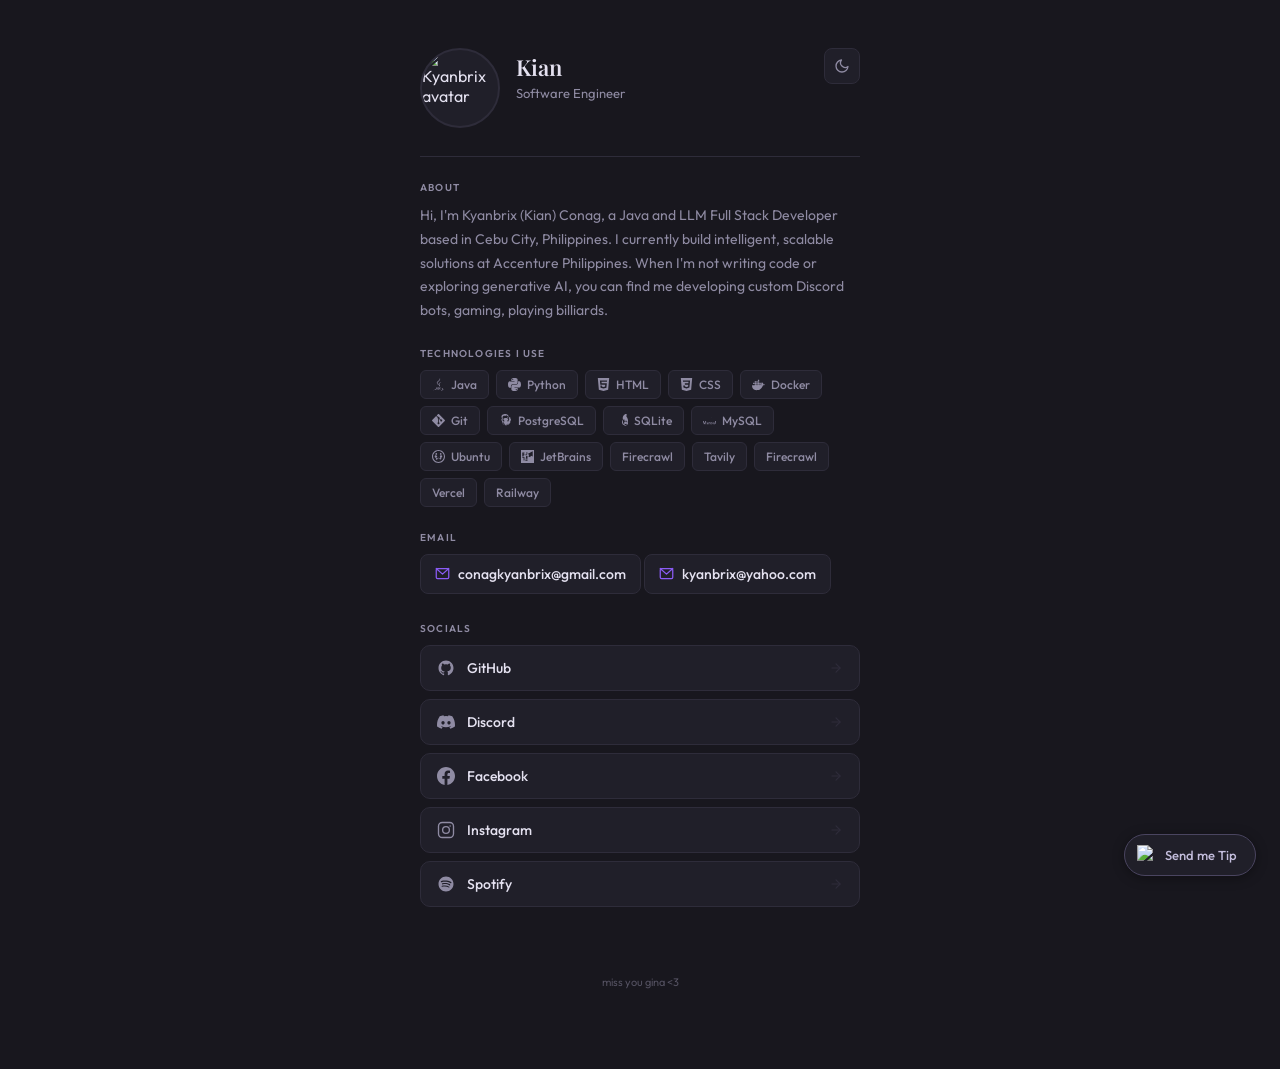
==== commit d2ef387f: "Change personal information" ====
--- a/index.html
+++ b/index.html
@@ -7,7 +7,7 @@
   <meta name="viewport" content="width=device-width, initial-scale=1.0" />
 
   <meta name="description" content="Kyanbrix Conag personal profile page.">
-  <meta nam="keywords" content="Kian, Kyanbrix, Conag">
+  <meta name="keywords" content="Kian Conag, Kyanbrix, Conag, Kenken Conag, Kian, Kyanbrix Conag, Kian Conag profile, Kyanbrix profile, Kian Conag personal website, Kyanbrix personal website, Kian Conag portfolio, Kyanbrix portfolio, Kian Conag resume, Kyanbrix resume, Kian Conag CV, Kyanbrix CV, Kian Conag contact information, Kyanbrix contact information">
 
   <meta property="og:title" content="Kian's Profile">
   <meta property="og:description" content="Hello! I'm Kian, a developer based in the Philippines. I love Java because it was the first programming language I learned, and I quickly fell in love with it. I spend most of my time learning backend frameworks like Spring Boot. I also build custom Discord bots for fun creating everything from moderation and leveling systems to entertainment and economy features. If you're interested in working together, feel free to reach out via email or add me on Discord!">
@@ -37,14 +37,14 @@
 
     <div class="header">
       <div class="avatar-wrap">
-        <div class="avatar">
+        <div class="avatar"> 
             <img src="https://avatars.githubusercontent.com/u/100282972?v=4" alt="Kyanbrix avatar" />
         </div>
       </div>
 
       <div class="name-block">
         <div class="name">Kian</div>
-        <div class="handle" style="margin: 5px 0;">AI Engineer @Accenture</div>
+        <div class="handle" style="margin: 5px 0;">Software Engineer</div>
       </div>
 
       <button class="theme-toggle" id="themeBtn" aria-label="Toggle theme">
@@ -72,9 +72,7 @@
     <!-- ABOUT -->
     <div class="about">
       <div class="section-label">About</div>
-      <p>Hey, I'm Kian a Java developer from Cebu City, Philippines.
-I fell in love with Java from the start and now specialize in backend development with Spring Boot. I also enjoy building custom Discord bots (moderation, leveling, economy, and fun features).
-Open to projects or just chatting. Reach me out via email or Discord!</p>
+      <p>Hi, I'm Kyanbrix (Kian) Conag, a Java and LLM Full Stack Developer based in Cebu City, Philippines. I currently build intelligent, scalable solutions at Accenture Philippines. When I'm not writing code or exploring generative AI, you can find me developing custom Discord bots, gaming, playing billiards.</p>
     </div>
 
     <!-- TECH STACK -->
@@ -205,6 +203,13 @@
           <polyline points="2,4 12,13 22,4"/>
         </svg>
         conagkyanbrix@gmail.com
+      </a>
+      <a class="email-link" href="mailto:kyanbrix@yahoo.com">
+        <svg width="15" height="15" viewBox="0 0 24 24" fill="none" stroke="currentColor" stroke-width="2" stroke-linecap="round" stroke-linejoin="round">
+          <rect x="2" y="4" width="20" height="16" rx="2"/>
+          <polyline points="2,4 12,13 22,4"/>
+        </svg>
+        kyanbrix@yahoo.com
       </a>
     </div>
 
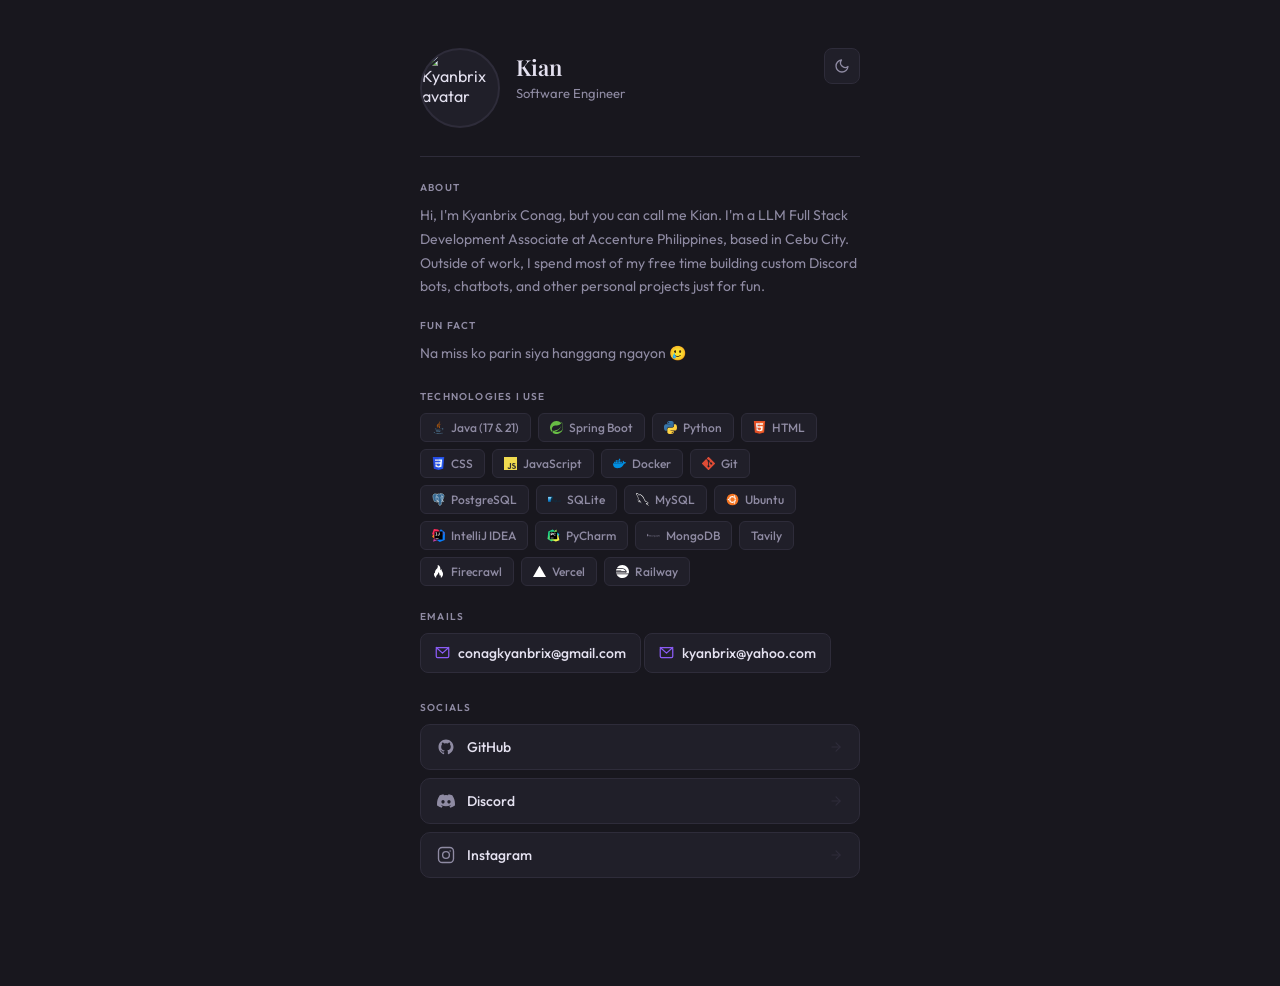
==== commit f38af5d6: "Fixed meta name and added script for crawlers" ====
--- a/index.html
+++ b/index.html
@@ -5,12 +5,9 @@
   <title>Kian</title>
 
   <meta name="viewport" content="width=device-width, initial-scale=1.0" />
-
-  <meta name="description" content="Kyanbrix Conag personal profile page.">
-  <meta name="keywords" content="Kian Conag, Kyanbrix, Conag, Kenken Conag, Kian, Kyanbrix Conag, Kian Conag profile, Kyanbrix profile, Kian Conag personal website, Kyanbrix personal website, Kian Conag portfolio, Kyanbrix portfolio, Kian Conag resume, Kyanbrix resume, Kian Conag CV, Kyanbrix CV, Kian Conag contact information, Kyanbrix contact information">
-
+  <meta name="description" content="Official profile and portfolio of Kyanbrix Conag (also known as Kian Conag or Kenken Conag). Explore software background, and contact details.">  
   <meta property="og:title" content="Kian's Profile">
-  <meta property="og:description" content="Hello! I'm Kian, a developer based in the Philippines. I love Java because it was the first programming language I learned, and I quickly fell in love with it. I spend most of my time learning backend frameworks like Spring Boot. I also build custom Discord bots for fun creating everything from moderation and leveling systems to entertainment and economy features. If you're interested in working together, feel free to reach out via email or add me on Discord!">
+  <meta property="og:description" content="My personal profile page.">
   <meta property="og:image" content="https://avatars.githubusercontent.com/u/100282972?v=4">
   <meta property="og:type" content="website">
   <meta property="og:site_name" content="Kian's Profile">
@@ -29,6 +26,23 @@
   <script defer src="/<unique-path>/script.js"></script>
     
 
+  <script type="application/ld+json">
+
+    {
+
+      "@context": "https://schema.org",
+      "@type": "Person",
+      "name": "Kyanbrix Conag",
+      "alternateName": ["Kian Conag", "Kenken Conag", "Kyanbrix", "Kian"],
+      "url": "https://kyanbrix.com",
+      "image": "https://avatars.githubusercontent.com/u/100282972?v=4",
+      "jobTitle": "LLM Full Stack Engineer",
+      "sameAs": [
+      "https://github.com/your-github-handle",
+      "https://linkedin.com/in/your-linkedin-handle"]
+    
+    }
+  </script>
 
 </head>
 <body>
@@ -72,8 +86,19 @@
     <!-- ABOUT -->
     <div class="about">
       <div class="section-label">About</div>
-      <p>Hi, I'm Kyanbrix (Kian) Conag, a Java and LLM Full Stack Developer based in Cebu City, Philippines. I currently build intelligent, scalable solutions at Accenture Philippines. When I'm not writing code or exploring generative AI, you can find me developing custom Discord bots, gaming, playing billiards.</p>
-    </div>
+      <p>
+        Hi, I'm Kyanbrix Conag, but you can call me Kian. I'm a LLM Full Stack Development Associate at Accenture Philippines, based in Cebu City. Outside of work, 
+        I spend most of my free time building custom Discord bots, chatbots, and other personal projects just for fun. 
+      </p>
+
+      <br>
+      <div class ="section-label"> Fun Fact</div>
+      <p>
+        Na miss ko parin siya hanggang ngayon 🥲
+      </p>
+    </div>
+
+
 
     <!-- TECH STACK -->
     <div class="techstack">
@@ -82,112 +107,110 @@
 
         <!-- Java -->
         <span class="tech-badge">
-          <svg viewBox="0 0 24 24" fill="currentColor" xmlns="http://www.w3.org/2000/svg">
-            <path d="M8.851 18.56s-.917.534.653.714c1.902.218 2.874.187 4.969-.211 0 0 .552.346 1.321.646-4.699 2.013-10.633-.118-6.943-1.149zm-.29-2.627s-1.028.761.542.924c2.032.209 3.636.227 6.413-.308 0 0 .384.389.987.602-5.679 1.661-12.007.13-7.942-1.218zm4.555-2.058c1.158 1.333-.304 2.533-.304 2.533s2.939-1.518 1.589-3.418c-1.261-1.772-2.228-2.652 3.007-5.688 0 0-8.216 2.051-4.292 6.573zm4.208 9.654s.679.559-.747.991c-2.712.822-11.288 1.069-13.669.033-.856-.373.75-.89 1.254-.998.527-.114.828-.093.828-.093-.953-.671-6.156 1.317-2.643 1.887 9.58 1.553 17.462-.7 14.977-1.82zm-8.332-3.79s-4.362 1.036-1.544 1.412c1.189.159 3.561.123 5.77-.062 1.806-.152 3.618-.477 3.618-.477s-.637.272-1.098.587c-4.429 1.165-12.986.623-10.522-.568 2.082-1.006 3.776-.892 3.776-.892zm7.824 3.991c4.503-2.34 2.421-4.589.968-4.285-.355.074-.515.138-.515.138s.132-.207.385-.297c2.875-1.011 5.086 2.981-.928 4.562 0-.001.07-.062.09-.118zM14.401 0s2.494 2.494-2.365 6.33c-3.896 3.077-.888 4.832-.001 6.836-2.274-2.053-3.943-3.858-2.824-5.539C10.855 5.158 15.408 3.962 14.401 0zm-3.066 22.747c4.322.277 10.959-.153 11.116-2.198 0 0-.302.775-3.572 1.391-3.688.694-8.239.613-10.937.168 0 0 .553.457 3.393.639z"/>
-          </svg>
-          Java
-        </span>
-
+          <svg preserveAspectRatio="xMidYMid" viewBox="0 0 256 346"><path d="M83 267s-14 8 9 11c27 3 41 2 71-3 0 0 8 5 19 9-67 29-153-2-99-17M74 230s-15 11 8 13c29 3 52 3 92-4 0 0 6 5 15 8-82 24-173 2-115-17" fill="#5382A1"/><path d="M144 166c17 19-4 36-4 36s42-22 22-49c-18-26-32-38 44-82 0 0-119 29-62 95" fill="#E76F00"/><path d="M233 295s10 8-10 15c-39 12-163 15-197 0-12-5 11-13 18-14l12-2c-14-9-89 19-38 28 138 22 251-10 215-27M89 190s-63 15-22 21c17 2 51 2 83-1 26-2 52-7 52-7l-16 9c-64 16-187 8-151-9 30-14 54-13 54-13M202 253c64-33 34-66 13-61l-7 2s2-3 6-5c41-14 73 43-14 66l2-2" fill="#5382A1"/><path d="M162 0s36 36-34 91c-56 45-12 70 0 99-32-30-56-56-40-80 23-35 89-53 74-110" fill="#E76F00"/><path d="M95 345c62 4 158-3 160-32 0 0-4 11-51 20-53 10-119 9-158 2 0 0 8 7 49 10" fill="#5382A1"/></svg>
+          Java (17 & 21)
+        </span>
+
+        <span class="tech-badge">
+          <svg viewBox="0 0 64 64"><path d="M58.2 3.365a29.503 29.503 0 0 1-3.419 6.064A32.094 32.094 0 1 0 9.965 55.372l1.186 1.047a32.08 32.08 0 0 0 52.67-22.253c.875-8.17-1.524-18.51-5.62-30.8zM14.53 55.558a2.744 2.744 0 1 1-.404-3.857 2.744 2.744 0 0 1 .404 3.857zm43.538-9.61c-7.92 10.55-24.83 6.99-35.672 7.502 0 0-1.922.113-3.857.43 0 0 .73-.31 1.663-.663 7.614-2.65 11.213-3.16 15.838-5.54 8.708-4.427 17.322-14.122 19.112-24.2-3.313 9.695-13.373 18.032-22.53 21.418-6.276 2.313-17.614 4.566-17.614 4.566l-.457-.245c-7.714-3.75-7.952-20.457 6.077-25.845 6.143-2.366 12.02-1.067 18.654-2.65 7.084-1.683 15.28-6.99 18.615-13.916 3.73 11.08 8.224 28.422.166 39.15z" fill="#68bd45"/></svg>
+          Spring Boot
+        </span>
+        
         <!-- Python -->
         <span class="tech-badge">
-          <svg viewBox="0 0 24 24" fill="currentColor" xmlns="http://www.w3.org/2000/svg">
-            <path d="M11.914 0C5.82 0 6.2 2.656 6.2 2.656l.007 2.752h5.814v.826H3.9S0 5.789 0 11.969c0 6.18 3.403 5.96 3.403 5.96h2.031v-2.867s-.109-3.402 3.35-3.402h5.769s3.24.052 3.24-3.13V3.13S18.28 0 11.914 0zm-3.124 1.814a1.028 1.028 0 110 2.057 1.028 1.028 0 010-2.057z"/>
-            <path d="M12.086 24c6.094 0 5.714-2.656 5.714-2.656l-.007-2.752H11.98v-.826h8.12S24 18.211 24 12.031c0-6.18-3.403-5.96-3.403-5.96h-2.031v2.867s.109 3.402-3.35 3.402H9.447s-3.24-.052-3.24 3.13V20.87S5.72 24 12.086 24zm3.124-1.814a1.028 1.028 0 110-2.056 1.028 1.028 0 010 2.056z"/>
-          </svg>
+          <svg fill="none" viewBox="16 16 32 32"><path fill="url(#python__a)" d="M31.885 16c-8.124 0-7.617 3.523-7.617 3.523l.01 3.65h7.752v1.095H21.197S16 23.678 16 31.876c0 8.196 4.537 7.906 4.537 7.906h2.708v-3.804s-.146-4.537 4.465-4.537h7.688s4.32.07 4.32-4.175v-7.019S40.374 16 31.885 16zm-4.275 2.454a1.394 1.394 0 1 1 0 2.79 1.393 1.393 0 0 1-1.395-1.395c0-.771.624-1.395 1.395-1.395z"/><path fill="url(#python__b)" d="M32.115 47.833c8.124 0 7.617-3.523 7.617-3.523l-.01-3.65H31.97v-1.095h10.832S48 40.155 48 31.958c0-8.197-4.537-7.906-4.537-7.906h-2.708v3.803s.146 4.537-4.465 4.537h-7.688s-4.32-.07-4.32 4.175v7.019s-.656 4.247 7.833 4.247zm4.275-2.454a1.393 1.393 0 0 1-1.395-1.395 1.394 1.394 0 1 1 1.395 1.395z"/><defs><linearGradient id="python__a" x1="19.075" x2="34.898" y1="18.782" y2="34.658" gradientUnits="userSpaceOnUse"><stop stop-color="#387EB8"/><stop offset="1" stop-color="#366994"/></linearGradient><linearGradient id="python__b" x1="28.809" x2="45.803" y1="28.882" y2="45.163" gradientUnits="userSpaceOnUse"><stop stop-color="#FFE052"/><stop offset="1" stop-color="#FFC331"/></linearGradient></defs></svg>
           Python
         </span>
 
         <!-- HTML -->
         <span class="tech-badge">
-          <svg viewBox="0 0 24 24" fill="currentColor" xmlns="http://www.w3.org/2000/svg">
-            <path d="M1.5 0h21l-1.91 21.563L11.977 24l-8.565-2.438L1.5 0zm7.031 9.75l-.232-2.718 10.059.003.23-2.622L5.412 4.41l.698 8.01h9.126l-.326 3.426-2.91.804-2.955-.81-.188-2.11H6.248l.33 4.171L12 19.351l5.379-1.443.744-8.157H8.531z"/>
-          </svg>
+          <svg viewBox="0 0 452 520"><path fill="#e34f26" d="M41 460L0 0h451l-41 460-185 52"/><path fill="#ef652a" d="M226 472l149-41 35-394H226"/><path fill="#ecedee" d="M226 208h-75l-5-58h80V94H84l15 171h127zm0 147l-64-17-4-45h-56l7 89 117 32z"/><path fill="#fff" d="M226 265h69l-7 73-62 17v59l115-32 16-174H226zm0-171v56h136l5-56z"/></svg>
           HTML
         </span>
 
         <!-- CSS -->
         <span class="tech-badge">
-          <svg viewBox="0 0 24 24" fill="currentColor" xmlns="http://www.w3.org/2000/svg">
-            <path d="M1.5 0h21l-1.91 21.563L11.977 24l-8.565-2.438L1.5 0zm17.09 4.413L5.41 4.41l.213 2.622 10.125.002-.255 2.716h-6.64l.24 2.573h6.182l-.366 3.523-2.91.804-2.956-.81-.188-2.11H6.107l.29 3.855L12 19.288l5.373-1.53L18.59 4.414z"/>
-          </svg>
+          <svg viewBox="0 0 512 512"><path fill="#264de4" d="M71.357 460.819 30.272 0h451.456l-41.129 460.746L255.724 512z"/><path fill="#2965f1" d="m405.388 431.408 35.148-393.73H256v435.146z"/><path fill="#ebebeb" d="m124.46 208.59 5.065 56.517H256V208.59zm-5.041-57.875H256V94.197H114.281zM256 355.372l-.248.066-62.944-16.996-4.023-45.076h-56.736l7.919 88.741 115.772 32.14.26-.073z"/><path fill="#fff" d="M255.805 208.59v56.517H325.4l-6.56 73.299-63.035 17.013v58.8l115.864-32.112.85-9.549 13.28-148.792 1.38-15.176 10.203-114.393H255.805v56.518h79.639L330.3 208.59z"/></svg>
           CSS
         </span>
 
-        <!-- Docker -->
-        <span class="tech-badge">
-          <svg viewBox="0 0 24 24" fill="currentColor" xmlns="http://www.w3.org/2000/svg">
-            <path d="M13.983 11.078h2.119a.186.186 0 00.186-.185V9.006a.186.186 0 00-.186-.186h-2.119a.185.185 0 00-.185.185v1.888c0 .102.083.185.185.185m-2.954-5.43h2.118a.186.186 0 00.186-.186V3.574a.186.186 0 00-.186-.185h-2.118a.185.185 0 00-.185.185v1.888c0 .102.082.185.185.185m0 2.716h2.118a.187.187 0 00.186-.186V6.29a.186.186 0 00-.186-.185h-2.118a.185.185 0 00-.185.185v1.887c0 .102.082.185.185.186m-2.93 0h2.12a.186.186 0 00.184-.186V6.29a.185.185 0 00-.185-.185H8.1a.185.185 0 00-.185.185v1.887c0 .102.083.185.185.186m-2.964 0h2.119a.186.186 0 00.185-.186V6.29a.185.185 0 00-.185-.185H5.136a.186.186 0 00-.186.185v1.887c0 .102.084.185.186.186m5.893 2.715h2.118a.186.186 0 00.186-.185V9.006a.186.186 0 00-.186-.186h-2.118a.185.185 0 00-.185.185v1.888c0 .102.082.185.185.185m-2.93 0h2.12a.185.185 0 00.184-.185V9.006a.185.185 0 00-.184-.186h-2.12a.185.185 0 00-.184.185v1.888c0 .102.083.185.185.185m-2.964 0h2.119a.185.185 0 00.185-.185V9.006a.185.185 0 00-.184-.186h-2.12a.186.186 0 00-.186.185v1.888c0 .102.084.185.186.185m-2.92 0h2.12a.186.186 0 00.184-.185V9.006a.185.185 0 00-.184-.186h-2.12a.185.185 0 00-.184.185v1.888c0 .102.082.185.185.185m2.92 2.716h2.12a.185.185 0 00.184-.185v-1.888a.185.185 0 00-.184-.185h-2.12a.185.185 0 00-.184.185v1.887c0 .102.082.185.185.186m2.964 0h2.119a.185.185 0 00.185-.185v-1.888a.185.185 0 00-.185-.185H8.1a.185.185 0 00-.185.185v1.887c0 .102.083.185.185.186m2.93 0h2.12a.185.185 0 00.184-.185v-1.888a.185.185 0 00-.184-.185h-2.12a.185.185 0 00-.184.185v1.887c0 .102.082.185.185.186m2.964 0h2.119a.186.186 0 00.186-.186v-1.887a.186.186 0 00-.186-.185h-2.119a.185.185 0 00-.185.185v1.887c0 .102.083.186.185.186M23.5 12.185c-.39-.056-.78-.09-1.164-.09-.27 0-.542.015-.808.046-.305-1.607-1.24-3.01-2.55-3.96l-.514-.365-.41.477a5.15 5.15 0 00-.978 2.139 4.733 4.733 0 00.192 2.798 7.808 7.808 0 01-1.064.063H.523A.523.523 0 000 13.815c-.016 1.47.247 2.937.774 4.294.603 1.517 1.557 2.637 2.834 3.326 1.426.767 3.012 1.148 4.788 1.148.893 0 1.787-.084 2.66-.252a13.21 13.21 0 003.485-1.267 11.31 11.31 0 003.05-2.406c1.45-1.64 2.302-3.473 2.763-5.09.152.007.304.01.455.01 1.368 0 2.648-.5 3.595-1.403.41-.385.731-.842.95-1.343l.157-.397-.4-.09z"/>
-          </svg>
+        <span class ="tech-badge">
+          <svg viewBox="0 0 1052 1052"><path fill="#f0db4f" d="M0 0h1052v1052H0z"/><path d="M965.9 801.1c-7.7-48-39-88.3-131.7-125.9-32.2-14.8-68.1-25.399-78.8-49.8-3.8-14.2-4.3-22.2-1.9-30.8 6.9-27.9 40.2-36.6 66.6-28.6 17 5.7 33.1 18.801 42.8 39.7 45.4-29.399 45.3-29.2 77-49.399-11.6-18-17.8-26.301-25.4-34-27.3-30.5-64.5-46.2-124-45-10.3 1.3-20.699 2.699-31 4-29.699 7.5-58 23.1-74.6 44-49.8 56.5-35.6 155.399 25 196.1 59.7 44.8 147.4 55 158.6 96.9 10.9 51.3-37.699 67.899-86 62-35.6-7.4-55.399-25.5-76.8-58.4-39.399 22.8-39.399 22.8-79.899 46.1 9.6 21 19.699 30.5 35.8 48.7 76.2 77.3 266.899 73.5 301.1-43.5 1.399-4.001 10.6-30.801 3.199-72.101zm-394-317.6h-98.4c0 85-.399 169.4-.399 254.4 0 54.1 2.8 103.7-6 118.9-14.4 29.899-51.7 26.2-68.7 20.399-17.3-8.5-26.1-20.6-36.3-37.699-2.8-4.9-4.9-8.7-5.601-9-26.699 16.3-53.3 32.699-80 49 13.301 27.3 32.9 51 58 66.399 37.5 22.5 87.9 29.4 140.601 17.3 34.3-10 63.899-30.699 79.399-62.199 22.4-41.3 17.6-91.3 17.4-146.6.5-90.2 0-180.4 0-270.9z" fill="#323330"/></svg>
+
+          JavaScript
+
+        </span>
+
+        <span class="tech-badge">
+          <svg viewBox="0 0 24 24" fill="#008fe2"><path d="M13.98 11.08h2.12a.19.19 0 0 0 .19-.19V9.01a.19.19 0 0 0-.19-.19h-2.12a.18.18 0 0 0-.18.18v1.9c0 .1.08.18.18.18m-2.95-5.43h2.12a.19.19 0 0 0 .18-.19V3.57a.19.19 0 0 0-.18-.18h-2.12a.18.18 0 0 0-.19.18v1.9c0 .1.09.18.19.18m0 2.71h2.12a.19.19 0 0 0 .18-.18V6.29a.19.19 0 0 0-.18-.18h-2.12a.18.18 0 0 0-.19.18v1.89c0 .1.09.18.19.18m-2.93 0h2.12a.19.19 0 0 0 .18-.18V6.29a.18.18 0 0 0-.18-.18H8.1a.18.18 0 0 0-.18.18v1.89c0 .1.08.18.18.18m-2.96 0h2.11a.19.19 0 0 0 .19-.18V6.29a.18.18 0 0 0-.19-.18H5.14a.19.19 0 0 0-.19.18v1.89c0 .1.08.18.19.18m5.89 2.72h2.12a.19.19 0 0 0 .18-.19V9.01a.19.19 0 0 0-.18-.19h-2.12a.18.18 0 0 0-.19.18v1.9c0 .1.09.18.19.18m-2.93 0h2.12a.18.18 0 0 0 .18-.19V9.01a.18.18 0 0 0-.18-.19H8.1a.18.18 0 0 0-.18.18v1.9c0 .1.08.18.18.18m-2.96 0h2.11a.18.18 0 0 0 .19-.19V9.01a.18.18 0 0 0-.18-.19H5.14a.19.19 0 0 0-.19.19v1.88c0 .1.08.19.19.19m-2.92 0h2.12a.18.18 0 0 0 .18-.19V9.01a.18.18 0 0 0-.18-.19H2.22a.18.18 0 0 0-.19.18v1.9c0 .1.08.18.19.18m21.54-1.19c-.06-.05-.67-.51-1.95-.51-.34 0-.68.03-1.01.09a3.77 3.77 0 0 0-1.72-2.57l-.34-.2-.23.33a4.6 4.6 0 0 0-.6 1.43c-.24.97-.1 1.88.4 2.66a4.7 4.7 0 0 1-1.75.42H.76a.75.75 0 0 0-.76.75 11.38 11.38 0 0 0 .7 4.06 6.03 6.03 0 0 0 2.4 3.12c1.18.73 3.1 1.14 5.28 1.14.98 0 1.96-.08 2.93-.26a12.25 12.25 0 0 0 3.82-1.4 10.5 10.5 0 0 0 2.61-2.13c1.25-1.42 2-3 2.55-4.4h.23c1.37 0 2.21-.55 2.68-1 .3-.3.55-.66.7-1.06l.1-.28Z"/></svg>
           Docker
         </span>
 
-        <!-- Git -->
-        <span class="tech-badge">
-          <svg viewBox="0 0 24 24" fill="currentColor" xmlns="http://www.w3.org/2000/svg">
-            <path d="M23.546 10.93L13.067.452c-.604-.604-1.582-.604-2.188 0L8.708 2.627l2.76 2.76c.645-.215 1.379-.07 1.889.441.516.515.658 1.258.438 1.9l2.658 2.66c.645-.223 1.387-.078 1.9.435.721.72.721 1.884 0 2.604-.719.719-1.881.719-2.6 0-.539-.541-.674-1.337-.404-1.996L12.86 8.955v6.525c.176.086.342.203.488.348.713.721.713 1.883 0 2.6-.719.721-1.889.721-2.609 0-.719-.719-.719-1.879 0-2.598.182-.18.387-.316.605-.406V8.835c-.217-.091-.424-.222-.6-.401-.545-.545-.676-1.342-.396-2.009L7.636 3.7.45 10.881c-.6.605-.6 1.584 0 2.189l10.48 10.477c.604.604 1.582.604 2.186 0l10.43-10.43c.605-.603.605-1.582 0-2.187"/>
-          </svg>
+        <span class="tech-badge">
+          <svg preserveAspectRatio="xMidYMid" viewBox="0 0 256 256"><path d="M251.17 116.6 139.4 4.82a16.49 16.49 0 0 0-23.31 0l-23.21 23.2 29.44 29.45a19.57 19.57 0 0 1 24.8 24.96l28.37 28.38a19.61 19.61 0 1 1-11.75 11.06L137.28 95.4v69.64a19.62 19.62 0 1 1-16.13-.57V94.2a19.61 19.61 0 0 1-10.65-25.73L81.46 39.44 4.83 116.08a16.49 16.49 0 0 0 0 23.32L116.6 251.17a16.49 16.49 0 0 0 23.32 0l111.25-111.25a16.5 16.5 0 0 0 0-23.33" fill="#DE4C36"/></svg>
           Git
         </span>
 
-        <!-- PostgreSQL -->
-        <span class="tech-badge">
-          <svg viewBox="0 0 24 24" fill="currentColor" xmlns="http://www.w3.org/2000/svg">
-            <path d="M15.373 17.62c.105.093.218.122.331.086.127-.039.195-.162.198-.35.006-.376-.145-.93-.416-1.518a.545.545 0 00-.071.024c-.266.098-.484.281-.655.432.193.51.4.942.578 1.189l.035.137zm1.35-1.957c.073.282.104.58.101.855-.004.398-.1.746-.318.966a.72.72 0 01-.54.216.97.97 0 01-.612-.223l-.052-.052c-.22-.261-.43-.667-.623-1.163a3.657 3.657 0 01-.444.308c-.21.127-.439.23-.67.282.121.374.245.71.371.97.338.692.77 1.055 1.09 1.055.076 0 .147-.021.207-.064.12-.084.197-.245.227-.467.029-.207.021-.46-.012-.724-.009-.074-.02-.15-.035-.228.175.04.357.06.545.056.162-.005.321-.025.473-.063.032.11.054.218.065.318.038.352.018.693-.056.966-.074.271-.21.48-.401.592a.714.714 0 01-.36.088c-.51 0-1.1-.439-1.584-1.415-.176-.362-.338-.8-.483-1.295a5.99 5.99 0 01-.712.063 5.63 5.63 0 01-1.253-.14c-.01.07-.018.139-.024.208-.061.64.03 1.176.277 1.554.209.322.527.5.907.5.257 0 .527-.09.8-.269.131-.086.258-.186.379-.297.06.12.116.23.165.334.156.327.243.636.264.905.024.297-.031.544-.165.72a.57.57 0 01-.47.225c-.378 0-.783-.224-1.166-.648-.342-.38-.648-.912-.9-1.557-.087.016-.175.028-.265.036-.262.026-.524.011-.776-.044l-.115-.028.073.264c.175.62.404 1.162.674 1.58.427.655.948 1.034 1.5 1.1h.085c.348 0 .69-.13.981-.375.315-.267.553-.66.682-1.117.028-.1.05-.204.067-.31.057.068.116.134.178.196.492.49 1.034.739 1.562.739h.083c.553-.017 1.028-.32 1.338-.86.29-.506.407-1.188.339-1.964a4.85 4.85 0 00-.122-.697zM15.12 2.618c-.398-.203-.839-.35-1.316-.44-.064.237-.117.52-.152.847a7.34 7.34 0 011.118.334c1.283.49 1.952 1.196 1.833 1.945-.074.465-.45.88-1.06 1.19a6.62 6.62 0 01-.777.308c.004.03.006.062.006.095 0 .27-.048.528-.137.772.236-.071.47-.155.699-.254 1.055-.46 1.682-1.138 1.793-1.913.168-1.165-.735-2.24-2.007-2.884zm-3.044-.433a8.8 8.8 0 00-1.13.098c-.107.02-.21.039-.31.06-.188.04-.368.082-.542.127.08.14.163.29.25.452.08.146.163.302.248.466.252-.068.513-.124.78-.165a7.2 7.2 0 011.039-.082c.14 0 .277.007.412.02.004-.016.007-.031.01-.046.062-.302.163-.566.295-.781-.35-.1-.72-.15-1.052-.149zm5.35 3.35c.232-.456.322-.99.252-1.554-.141-1.143-1.012-2.194-2.454-2.962-.735-.393-1.58-.662-2.512-.8A10.73 10.73 0 0011.49 0c-.847 0-1.66.098-2.385.284C7.72.573 6.57 1.197 5.764 2.058 4.96 2.917 4.526 3.986 4.546 5.133c.007.424.084.848.228 1.258.027.078.057.155.09.232.006.019.013.037.02.055.135.322.322.636.555.932.022.028.043.057.066.085C5.9 8.01 5.18 8.57 4.81 9.306c-.343.692-.395 1.468-.15 2.196.184.549.52 1.036.979 1.411.09.073.185.143.285.21-.067.164-.126.332-.176.503-.203.7-.224 1.44-.06 2.117.19.788.62 1.446 1.215 1.856.508.35 1.1.494 1.71.417a3.29 3.29 0 001.36-.544c.07.156.143.305.22.448.546 1.03 1.316 1.723 2.211 1.993.29.088.59.13.892.124.557-.012 1.099-.185 1.593-.503.49-.316.91-.776 1.23-1.354.106-.19.2-.396.282-.614.083.054.17.105.261.152.465.24.988.342 1.523.295.55-.049 1.075-.267 1.524-.633.87-.706 1.322-1.84 1.234-3.065-.028-.391-.117-.799-.264-1.21a5.208 5.208 0 00.302-.235c.611-.526 1.001-1.204 1.097-1.913.085-.634-.047-1.256-.379-1.8a3.166 3.166 0 00-.776-.84c.04-.19.064-.385.072-.58.023-.617-.135-1.19-.463-1.655zM9.55 18.75c-.388.24-.8.365-1.197.365-.36 0-.706-.097-1-.293-.424-.29-.722-.777-.866-1.408-.137-.57-.122-1.214.046-1.826.032-.111.069-.218.11-.324.18.08.366.148.557.203.506.146 1.043.2 1.566.16.052-.005.104-.01.155-.018.198.59.43 1.12.688 1.557.378.641.835 1.07 1.31 1.248a3.044 3.044 0 01-.37.336zm8.33-6.638c-.079.587-.413 1.14-.94 1.598a4.338 4.338 0 01-.438.315c-.17-.274-.378-.526-.622-.742a3.09 3.09 0 00-.875-.524c.049-.148.076-.304.076-.466 0-.038-.002-.077-.006-.115.195-.066.386-.143.57-.232.75-.367 1.22-.9 1.323-1.534.154-.967-.568-1.943-1.914-2.526a8.035 8.035 0 00-1.565-.44 7.527 7.527 0 00-1.274-.107c-.39 0-.771.037-1.127.108a6.95 6.95 0 00-1.045.305c-.163.063-.322.133-.475.21-.565.286-.972.64-1.19 1.032a1.723 1.723 0 00-.205.834c0 .44.153.885.447 1.296.254.355.614.68 1.065.963.057.035.116.07.176.103l-.008.057c-.099.566-.095 1.163.013 1.726a5.178 5.178 0 01-1.126-.15 4.57 4.57 0 01-.5-.165 4.198 4.198 0 01-.232-.098 3.517 3.517 0 01-.405-.22 2.65 2.65 0 01-.722-.694c-.378-.557-.528-1.265-.415-2.019.084-.568.321-1.089.682-1.497.017-.02.035-.039.053-.057a4.696 4.696 0 01-.258-.483 5.09 5.09 0 01-.273-.932 5.1 5.1 0 01-.074-.877c-.016-.9.325-1.739.984-2.44.662-.703 1.657-1.244 2.9-1.567a10.14 10.14 0 012.207-.26c.749 0 1.484.09 2.175.265 1.406.36 2.504 1.057 3.082 1.98.42.67.558 1.39.4 2.078a3.033 3.033 0 01-.318.784c.175.19.326.396.449.614.3.53.427 1.12.369 1.7z"/>
-          </svg>
+        <span class="tech-badge">
+          <svg xml:space="preserve" viewBox="0 0 432.071 445.383"><g style="fill-rule:nonzero;clip-rule:nonzero;fill:none;stroke:#fff;stroke-width:12.4651;stroke-linecap:round;stroke-linejoin:round;stroke-miterlimit:4"><path d="M323.205 324.227c2.833-23.601 1.984-27.062 19.563-23.239l4.463.392c13.517.615 31.199-2.174 41.587-7 22.362-10.376 35.622-27.7 13.572-23.148-50.297 10.376-53.755-6.655-53.755-6.655 53.111-78.803 75.313-178.836 56.149-203.322-52.27-66.789-142.748-35.206-144.262-34.386l-.482.089c-9.938-2.062-21.06-3.294-33.554-3.496-22.761-.374-40.032 5.967-53.133 15.904 0 0-161.408-66.498-153.899 83.628 1.597 31.936 45.777 241.655 98.47 178.31 19.259-23.163 37.871-42.748 37.871-42.748 9.242 6.14 20.307 9.272 31.912 8.147l.897-.765c-.281 2.876-.157 5.689.359 9.019-13.572 15.167-9.584 17.83-36.723 23.416-27.457 5.659-11.326 15.734-.797 18.367 12.768 3.193 42.305 7.716 62.268-20.224l-.795 3.188c5.325 4.26 4.965 30.619 5.72 49.452.756 18.834 2.017 36.409 5.856 46.771 3.839 10.36 8.369 37.05 44.036 29.406 29.809-6.388 52.6-15.582 54.677-101.107" style="fill:#000;stroke:#000;stroke-width:37.3953;stroke-linecap:butt;stroke-linejoin:miter"/><path d="M402.395 271.23c-50.302 10.376-53.76-6.655-53.76-6.655 53.111-78.808 75.313-178.843 56.153-203.326-52.27-66.785-142.752-35.2-144.262-34.38l-.486.087c-9.938-2.063-21.06-3.292-33.56-3.496-22.761-.373-40.026 5.967-53.127 15.902 0 0-161.411-66.495-153.904 83.63 1.597 31.938 45.776 241.657 98.471 178.312 19.26-23.163 37.869-42.748 37.869-42.748 9.243 6.14 20.308 9.272 31.908 8.147l.901-.765c-.28 2.876-.152 5.689.361 9.019-13.575 15.167-9.586 17.83-36.723 23.416-27.459 5.659-11.328 15.734-.796 18.367 12.768 3.193 42.307 7.716 62.266-20.224l-.796 3.188c5.319 4.26 9.054 27.711 8.428 48.969-.626 21.259-1.044 35.854 3.147 47.254 4.191 11.4 8.368 37.05 44.042 29.406 29.809-6.388 45.256-22.942 47.405-50.555 1.525-19.631 4.976-16.729 5.194-34.28l2.768-8.309c3.192-26.611.507-35.196 18.872-31.203l4.463.392c13.517.615 31.208-2.174 41.591-7 22.358-10.376 35.618-27.7 13.573-23.148z" style="fill:#336791;stroke:none" stroke="none"/><path d="M215.866 286.484c-1.385 49.516.348 99.377 5.193 111.495 4.848 12.118 15.223 35.688 50.9 28.045 29.806-6.39 40.651-18.756 45.357-46.051 3.466-20.082 10.148-75.854 11.005-87.281M173.104 38.256S11.583-27.76 19.092 122.365c1.597 31.938 45.779 241.664 98.473 178.316 19.256-23.166 36.671-41.335 36.671-41.335M260.349 26.207c-5.591 1.753 89.848-34.889 144.087 34.417 19.159 24.484-3.043 124.519-56.153 203.329"/><path d="M348.282 263.953s3.461 17.036 53.764 6.653c22.04-4.552 8.776 12.774-13.577 23.155-18.345 8.514-59.474 10.696-60.146-1.069-1.729-30.355 21.647-21.133 19.96-28.739-1.525-6.85-11.979-13.573-18.894-30.338-6.037-14.633-82.796-126.849 21.287-110.183 3.813-.789-27.146-99.002-124.553-100.599-97.385-1.597-94.19 119.762-94.19 119.762" style="stroke-linejoin:bevel"/><path d="M188.604 274.334c-13.577 15.166-9.584 17.829-36.723 23.417-27.459 5.66-11.326 15.733-.797 18.365 12.768 3.195 42.307 7.718 62.266-20.229 6.078-8.509-.036-22.086-8.385-25.547-4.034-1.671-9.428-3.765-16.361 3.994z"/><path d="M187.715 274.069c-1.368-8.917 2.93-19.528 7.536-31.942 6.922-18.626 22.893-37.255 10.117-96.339-9.523-44.029-73.396-9.163-73.436-3.193-.039 5.968 2.889 30.26-1.067 58.548-5.162 36.913 23.488 68.132 56.479 64.938"/><path d="M172.517 141.7c-.288 2.039 3.733 7.48 8.976 8.207 5.234.73 9.714-3.522 9.998-5.559.284-2.039-3.732-4.285-8.977-5.015-5.237-.731-9.719.333-9.996 2.367z" style="fill:#fff;stroke-width:4.155;stroke-linecap:butt;stroke-linejoin:miter"/><path d="M331.941 137.543c.284 2.039-3.732 7.48-8.976 8.207-5.238.73-9.718-3.522-10.005-5.559-.277-2.039 3.74-4.285 8.979-5.015 5.239-.73 9.718.333 10.002 2.368z" style="fill:#fff;stroke-width:2.0775;stroke-linecap:butt;stroke-linejoin:miter"/><path d="M350.676 123.432c.863 15.994-3.445 26.888-3.988 43.914-.804 24.748 11.799 53.074-7.191 81.435"/></g></svg>
           PostgreSQL
         </span>
 
-        <!-- SQLite -->
-        <span class="tech-badge">
-          <svg viewBox="0 0 24 24" fill="currentColor" xmlns="http://www.w3.org/2000/svg">
-            <path d="M21.678.521C20.467-.296 19.043.021 17.998.757c-.062.043-.123.087-.182.133A8.754 8.754 0 0015.9 2.541c-.021.026-.042.052-.062.078-.426.562-.768 1.183-1.019 1.843-1.2 3.118.068 7.235.068 7.235s-.071-.07-.191-.203c-.009.105-.017.21-.022.317-.032.664.05 1.205.05 1.205s-.048-.094-.135-.265c-.038.498-.048.997-.007 1.51.239 3.056 2.048 5.527 4.433 6.28.019.006.038.012.058.017.057.017.115.033.174.047.029.007.059.015.089.021.054.011.109.022.164.031.04.008.081.013.121.019.054.008.107.016.161.021.047.005.094.009.141.013.053.004.106.007.159.009.049.002.099.004.149.004l.148-.002c.053-.002.106-.004.158-.008.054-.004.108-.01.162-.016.047-.006.094-.013.141-.02.06-.01.118-.021.176-.034.037-.008.074-.017.11-.026.074-.019.146-.041.218-.064.035-.012.07-.024.104-.037.07-.027.14-.056.208-.087a4.544 4.544 0 001.073-.69c.858-.765 1.39-1.882 1.542-3.193.487-4.219-.98-9.543-3.27-12.131zm-3.765 20.463c-.087.008-.176.013-.266.014-2.406.03-4.516-2.447-4.715-5.546-.022-.336-.02-.664.003-.982l.003-.035a9.66 9.66 0 01.033-.336c.018-.153.042-.303.071-.449.006-.026.011-.052.017-.079.014-.062.029-.122.045-.182.014-.055.03-.108.046-.162.023-.075.047-.149.073-.221.026-.073.054-.144.083-.214.013-.032.027-.064.041-.095.029-.066.06-.131.092-.195.036-.073.074-.144.114-.213.017-.031.034-.062.052-.093.056-.096.116-.19.18-.28.022-.032.045-.064.069-.095a5.38 5.38 0 01.23-.283c.03-.034.062-.068.094-.101.05-.053.101-.104.154-.154.04-.038.08-.076.122-.112.052-.046.105-.09.159-.134.048-.039.097-.077.147-.114.054-.041.108-.079.163-.117.05-.035.1-.069.151-.101.056-.036.113-.07.17-.104.05-.029.101-.058.153-.085.06-.031.12-.06.182-.089.052-.024.104-.047.158-.069.063-.025.127-.048.192-.07.054-.018.108-.036.163-.052.068-.02.136-.037.205-.053.055-.013.111-.025.168-.036.072-.013.145-.024.219-.033.057-.007.114-.013.171-.017.08-.006.16-.01.241-.01h.04c.11.001.22.007.33.018zm4.083-1.818c-.112.97-.44 1.73-.944 2.184a2.39 2.39 0 01-1.059.552c-.062.015-.125.028-.189.038-.03.005-.06.009-.09.013-.064.008-.129.014-.194.018-.04.003-.08.005-.12.006-.04.001-.079.002-.119.002-.016 0-.031 0-.047-.001-.057-.002-.114-.006-.171-.011-.028-.003-.056-.006-.084-.01-.058-.008-.116-.018-.173-.029-.03-.006-.06-.013-.089-.02a2.92 2.92 0 01-.178-.053l-.048-.017a3.2 3.2 0 01-.165-.072 3.105 3.105 0 01-.397-.239 3.26 3.26 0 01-.319-.288 3.748 3.748 0 01-.474-.717 5.647 5.647 0 01-.362-.953c-.033-.116-.062-.235-.089-.357-.02-.086-.038-.173-.054-.262-.028-.149-.05-.302-.069-.457-.01-.084-.019-.17-.027-.256-.014-.163-.023-.329-.028-.497-.003-.085-.004-.17-.004-.256 0-.084.001-.167.004-.25.005-.157.014-.311.028-.462.007-.077.016-.152.025-.228.019-.147.043-.292.071-.434.015-.073.031-.145.048-.217.032-.133.068-.263.108-.39.021-.065.043-.129.066-.193.043-.119.09-.236.14-.35.026-.059.052-.118.08-.175.055-.115.113-.227.175-.335.03-.053.061-.105.093-.157.067-.108.138-.213.213-.313.036-.05.074-.099.112-.147.08-.1.163-.196.25-.287.046-.048.092-.094.139-.139a5.04 5.04 0 01.311-.264c.057-.044.115-.086.174-.127.062-.042.125-.082.189-.12.065-.039.131-.075.198-.109.07-.036.141-.069.214-.1.076-.033.153-.062.232-.09.081-.027.163-.052.247-.074.086-.022.174-.04.263-.056.092-.016.186-.027.281-.034.052-.004.104-.007.157-.007h.039a4.3 4.3 0 01.319.017c.056.007.112.015.167.025.079.014.156.031.232.052a3.5 3.5 0 01.183.058c.056.02.111.043.165.067.057.026.112.054.165.085.053.03.104.063.153.098.046.033.09.069.133.107a2.78 2.78 0 01.248.262c.046.058.089.119.129.183.041.065.078.134.111.206.018.039.035.079.051.12.038.098.07.201.097.31.016.067.03.137.041.209.014.099.024.202.028.31.003.074.003.15.001.228-.004.107-.015.218-.033.332-.01.065-.022.131-.037.198-.021.094-.047.19-.079.288-.018.056-.038.111-.06.167a4.11 4.11 0 01-.104.224 3.89 3.89 0 01-.145.257 3.765 3.765 0 01-.358.464c-.049.053-.1.104-.153.152a3.224 3.224 0 01-.342.258l-.045.028a3.054 3.054 0 01-.37.186c-.044.018-.088.034-.133.049a3.047 3.047 0 01-.38.087 3.17 3.17 0 01-.396.029c-.049 0-.098-.002-.147-.005a3.35 3.35 0 01-.292-.036 3.52 3.52 0 01-.28-.07 3.637 3.637 0 01-.248-.093 3.614 3.614 0 01-.213-.111 3.56 3.56 0 01-.168-.115c-.05-.038-.098-.079-.144-.122-.045-.042-.087-.087-.126-.133-.038-.046-.074-.095-.107-.145-.032-.05-.062-.102-.089-.156-.027-.054-.051-.11-.072-.167-.021-.058-.039-.118-.054-.18-.015-.062-.027-.125-.035-.19-.009-.065-.014-.132-.015-.2-.001-.069.002-.14.009-.211.007-.073.018-.147.033-.221.015-.076.035-.152.059-.227.024-.077.053-.153.087-.228.034-.077.073-.152.117-.225.044-.074.093-.146.147-.215.054-.07.113-.137.177-.2.064-.064.132-.124.205-.18.073-.055.151-.107.233-.153.083-.047.169-.088.259-.123.091-.035.185-.064.282-.086.098-.022.199-.038.302-.045.103-.008.208-.007.314.002.106.009.213.027.318.054.107.027.212.063.313.107.103.045.202.098.296.16.095.062.184.132.267.21.083.077.159.162.228.253.07.092.133.19.188.295.056.105.103.216.142.332.02.058.037.118.053.179.03.124.051.253.063.387.006.065.009.133.009.201 0 .069-.003.139-.009.209-.006.07-.016.141-.029.212-.014.071-.03.142-.05.212-.02.071-.044.141-.072.21-.028.07-.059.138-.094.205-.035.067-.074.132-.116.194-.042.063-.088.123-.137.18-.049.057-.101.111-.156.162-.055.051-.113.099-.173.143-.061.044-.124.085-.19.121-.066.037-.134.069-.204.097-.071.029-.143.053-.217.073-.075.02-.15.036-.227.046-.078.01-.156.016-.234.016-.053 0-.106-.003-.158-.009-.053-.006-.105-.015-.156-.027-.051-.012-.101-.027-.149-.046-.049-.018-.096-.04-.141-.064-.046-.025-.089-.052-.13-.083-.041-.031-.079-.065-.114-.101-.036-.037-.069-.076-.099-.118-.031-.042-.059-.086-.083-.132-.025-.047-.047-.095-.065-.145-.019-.051-.034-.103-.046-.157-.012-.054-.02-.109-.025-.165-.005-.057-.006-.114-.004-.172.002-.058.008-.117.018-.175.01-.06.023-.119.04-.177.017-.059.037-.116.061-.172.024-.057.052-.112.083-.165.031-.054.066-.105.104-.153.038-.049.079-.095.123-.138.045-.043.093-.083.144-.119.051-.036.105-.069.162-.097.057-.029.117-.054.179-.074.062-.02.126-.035.192-.045.065-.01.132-.016.199-.016.068 0 .136.005.204.016.068.011.135.026.2.047.065.021.129.047.19.078.061.031.12.067.175.108.055.041.107.087.155.137.048.05.092.105.132.163.039.059.074.121.104.187.029.066.054.135.073.207.019.072.032.147.039.224.007.077.008.156.003.235-.005.079-.016.159-.034.238-.018.079-.041.158-.071.234-.03.077-.066.152-.107.224-.041.073-.088.143-.139.209-.051.067-.108.13-.168.188-.061.059-.126.113-.194.163-.068.05-.14.095-.215.135-.075.04-.153.075-.233.105-.08.03-.162.056-.245.076-.083.02-.167.035-.251.044-.084.009-.168.013-.252.012-.084-.001-.167-.007-.249-.018-.082-.011-.163-.027-.242-.048-.079-.021-.156-.047-.231-.078-.075-.031-.147-.067-.217-.108-.069-.041-.135-.087-.198-.137-.062-.051-.121-.106-.176-.165-.054-.059-.105-.122-.151-.188-.046-.067-.088-.137-.125-.21-.036-.074-.068-.15-.094-.229-.026-.08-.047-.161-.062-.244-.015-.083-.024-.168-.027-.254-.003-.086-.001-.173.007-.26.008-.086.022-.172.041-.257.019-.085.044-.169.074-.251.03-.083.066-.163.107-.241.041-.078.087-.153.137-.225.05-.072.104-.14.162-.205.058-.065.12-.126.185-.183.065-.057.134-.109.206-.157.072-.048.147-.091.224-.129.078-.038.158-.07.24-.097.082-.027.166-.049.251-.064.085-.016.171-.026.257-.029.086-.003.172.001.257.01.085.009.169.023.251.042.082.019.162.043.239.072.077.029.151.063.221.101.071.038.138.081.201.128.063.047.122.099.177.154.055.055.106.114.152.177.047.062.089.128.126.197.037.069.069.141.096.216.026.075.047.152.062.231.015.079.025.16.028.242.003.082 0 .165-.009.247-.009.082-.024.163-.044.242-.02.08-.046.157-.077.232-.031.075-.067.148-.108.217-.041.069-.087.135-.137.197-.05.062-.105.12-.163.174-.058.053-.12.103-.185.148-.065.044-.133.083-.203.118-.071.034-.144.063-.219.086-.075.023-.152.04-.23.052-.078.011-.157.016-.236.016-.029 0-.059-.001-.088-.003z"/>
-          </svg>
+        <span class="tech-badge">
+          <svg preserveAspectRatio="xMidYMid" viewBox="0 0 512 228"><defs><linearGradient x1="57.7%" y1="2%" x2="57.7%" y2="94.4%" id="sqlite__a"><stop stop-color="#97D9F6" offset="0%"/><stop stop-color="#0F80CC" offset="92%"/><stop stop-color="#0F80CC" offset="100%"/></linearGradient></defs><path d="M194.5 112c-6.8 0-12.3 2-16.6 6.1-4.3 4-6.4 9.3-6.4 15.8a23.3 23.3 0 0 0 6.5 17c2.2 2.4 6.6 5.6 13.2 9.7 8 5 13.4 9 16 12 2.5 3.2 3.7 6.4 3.7 9.9 0 4.5-1.5 8.2-4.6 11a18 18 0 0 1-12.4 4 20.1 20.1 0 0 1-20.3-20.8h-2.5v22.9h2.5c.8-2.2 1.8-3.3 3.2-3.3.7 0 2.3.4 4.7 1.3 6 2.1 10.9 3.2 14.7 3.2a23 23 0 0 0 17-7 23.2 23.2 0 0 0 2.4-30.8c-3-4-9-8.6-18-14a59.5 59.5 0 0 1-15-11.3c-2.3-3-3.5-6.1-3.5-9.7 0-3.8 1.5-7 4.2-9.2 2.8-2.3 6.5-3.5 11-3.5 5.2 0 9.5 1.5 12.9 4.6 3.3 3 5.3 7.4 5.9 12.8h2.5V113h-2.3a6 6 0 0 1-.8 2c-.3.3-.7.4-1.4.4a17 17 0 0 1-4.3-1 38.6 38.6 0 0 0-12.3-2.3Zm82.4 0a44.6 44.6 0 0 0-39 22.2 43.5 43.5 0 0 0 4.5 50.2c7 8.2 15.3 13.3 25 15.3 2.1 1.1 5.3 4.1 9.4 9 4.7 5.3 8.6 9.3 11.9 11.6A35.6 35.6 0 0 0 311 227c5.3 0 10-.9 14-2.7l-.9-2.3a20.1 20.1 0 0 1-18.7-2.3c-3.6-2.5-8.3-7.1-13.8-14a47.6 47.6 0 0 0-5.4-6.1c10.6-2 19.3-7.2 26-15.4a42.8 42.8 0 0 0 10.2-28 42 42 0 0 0-13.2-31.4 44.8 44.8 0 0 0-32.4-12.9Zm51.4 0 .1 2.7c5.5 0 8.6 1.7 9.3 5 .3 1.1.4 3.3.4 6.4v59.6c0 4.5-.7 7.3-2 8.6-1.1 1.2-3.2 2-6.2 2.3l-.1 2.6h55.1l1.4-13.5h-2.5c-.7 3.7-2.3 6.3-5 7.8a30.5 30.5 0 0 1-14 2.3h-5.2c-6 0-9.5-2.2-10.5-6.6-.2-.9-.2-1.8-.2-2.8l.2-60.3c0-4.4.5-7.4 1.7-8.9 1.2-1.4 3.3-2.3 6.4-2.5l-.2-2.7h-28.7Zm-50.6 3.3a28 28 0 0 1 23 11.2 48 48 0 0 1 8.8 30.5c0 12.3-3 22.1-8.9 29.5a29 29 0 0 1-23.7 11c-9.5 0-17.2-3.8-23-11.4a47.1 47.1 0 0 1-8.9-29.6c0-12.5 3-22.5 9-30 5.9-7.5 13.8-11.2 23.7-11.2Zm126.9 12.8c-1.3 0-2.4.5-3.1 1.4-.8 1-1 2-.8 3.4a6 6 0 0 0 2.2 3.4c1.1 1 2.4 1.4 3.7 1.4 1.3 0 2.3-.5 3-1.4.7-1 1-2.1.7-3.4-.3-1.4-1-2.5-2-3.4a5.6 5.6 0 0 0-3.7-1.4Zm36.4 9.2c-2.3 8.8-7.3 13.5-14.9 14.3l.1 2.5h8.9l-.2 29.8c0 5.1.2 8.5.5 10.2 1 4.2 3.6 6.3 8.1 6.3 6.6 0 13.4-4 20.6-12l-2.2-1.8c-5.2 5.2-9.7 7.8-13.7 7.8-2.5 0-4-1.4-4.6-4.2l-.2-2.4v-33.7h13.7l-.2-4h-13.4v-12.8H441Zm52.4 11.2c-7.6 0-13.7 3.7-18.5 11a31.3 31.3 0 0 0-4.4 24.4 21 21 0 0 0 6.7 12.2 19 19 0 0 0 12.7 4.3c4.7 0 11.4-1.2 14.1-3.7 2.8-2.4 5.4-6.3 7.8-11.7l-2-2a20.6 20.6 0 0 1-17.1 10.5c-8 0-12.8-4.3-14.6-13l-.5-3.5a46 46 0 0 0 21.4-8c4.8-3.8 9.6-7.9 8.7-12.1a9.9 9.9 0 0 0-3.9-6c-2-1.6-7.4-2.4-10.4-2.4Zm-83 .3-16.3 3.8v2.9l5.7-.7c2.7 0 4.3 1.2 4.8 3.7.2.8.3 2 .4 3.4l-.2 26.8c0 3.7-.5 5.8-1.3 6.5-.8.6-3 1-6.6 1v2.5h25.9v-2.5c-3.7 0-6-.3-7-.9-1-.5-1.8-1.5-2.1-3-.2-1.2-.3-3.1-.4-5.7l.1-37.8h-3Zm78.9 5c1.6 0 3 .6 4.6 1.8a7 7 0 0 1 2.8 4c1.4 7-4.9 12-19 14.7a25 25 0 0 1 2.7-14.1c2.3-4.3 5.3-6.4 8.9-6.4Z" fill="#003B57"/><path d="M157.9 10H17C7.7 10 0 17.7 0 27v155.2c0 9.4 7.7 17.2 17.1 17.2h92.7c-1-46.2 14.7-135.7 48-189.5Z" fill="#0F80CC"/><path d="M152.8 15H17C10.5 15 5 20.4 5 27V171c30.7-11.8 76.8-22 108.7-21.5a989.7 989.7 0 0 1 39-134.5Z" fill="url(#sqlite__a)"/><path d="M190.7 4.9c-9.6-8.6-21.3-5.2-32.8 5a81.4 81.4 0 0 0-5.1 5c-19.7 21-38 59.7-43.7 89.2a81.5 81.5 0 0 1 5.8 17.7l.8 3.5-.9-2.8a173.8 173.8 0 0 0-.8-2 172 172 0 0 0-6.4-12.1l-3.5 11c4.5 8.2 7.3 22.4 7.3 22.4l-1.4-4.1c-1-2.9-6-11.7-7.2-13.7-2 7.5-2.8 12.6-2.1 13.8 1.4 2.4 2.7 6.5 4 11a257.6 257.6 0 0 1 4.6 25c-.3 8.6-.1 17.6.5 25.7a91 91 0 0 0 4.7 24.8l1.5-.8a111 111 0 0 1-3.9-37c.9-22.5 6-49.5 15.6-77.7 16-42.5 38.4-76.6 58.8-93-18.6 17-43.8 71.4-51.4 91.6a365.7 365.7 0 0 0-18 64c6.2-19 26.4-27.2 26.4-27.2s9.8-12.2 21.4-29.6a210 210 0 0 0-22.1 6l-7.1 3s18.1-11 33.7-16C191 73.8 214.2 25.9 190.7 4.9" fill="#003B57"/></svg>
           SQLite
         </span>
 
-        <!-- MySQL -->
-        <span class="tech-badge">
-          <svg viewBox="0 0 24 24" fill="currentColor" xmlns="http://www.w3.org/2000/svg">
-            <path d="M16.405 5.501c-.115 0-.193.014-.274.033v.013h.014c.054.104.146.18.214.273.054.107.1.214.154.32l.014-.015c.094-.066.14-.172.14-.333-.04-.047-.046-.094-.08-.14-.04-.067-.126-.1-.182-.151zM5.77 18.695h-.927a50.854 50.854 0 00-.27-4.41l-.007.014-1.674 4.396h-.71l-1.674-4.396-.013-.014a67.067 67.067 0 00-.206 4.41H0c.047-1.973.065-3.954.171-5.931h1.003l1.7 4.342 1.712-4.342h1.054c.065 1.977.13 3.958.13 5.931zm4.13 0h-.9c-.015-.12-.015-.267-.015-.387h-.015c-.263.307-.624.45-1.114.45-.568 0-1.069-.33-1.069-.985 0-.87.734-1.29 2.026-1.29v-.195c0-.434-.246-.637-.713-.637-.31 0-.505.062-.858.287l-.195-.595c.4-.228.8-.338 1.215-.338.784 0 1.317.354 1.317 1.24l.001 1.27c0 .398.012.787.12 1.18zm-1.51-.774c0-.434-.7-.504-1.152-.327-.37.148-.486.393-.486.642 0 .326.228.503.59.503.446 0 1.048-.272 1.048-.818zm5.508.774h-.882v-2.58c0-.648-.243-.983-.723-.983-.47 0-.765.333-.765.983v2.58h-.883v-2.785c0-.354-.013-.765-.025-1.147h.783l.043.478h.015c.243-.379.624-.54 1.096-.54.77 0 1.341.527 1.341 1.557zm2.36.154c-.497 0-.97-.148-1.27-.373l.2-.637c.27.184.624.305.968.305.505 0 .726-.184.726-.443 0-.26-.174-.405-.698-.573-.756-.24-1.11-.6-1.11-1.1 0-.658.54-1.122 1.41-1.122.44 0 .812.109 1.057.263l-.204.617c-.224-.135-.508-.233-.853-.233-.43 0-.633.2-.633.42 0 .245.18.373.678.543.744.254 1.133.614 1.133 1.155 0 .667-.52 1.178-1.404 1.178zm4.573-.154l-.044-.479h-.015c-.243.38-.584.54-1.067.54-.757 0-1.19-.525-1.19-1.292v-2.35h.883v2.23c0 .688.236 1.085.72 1.085.44 0 .692-.273.692-.745V15.63h.884v2.45c0 .36.012.737.025 1.09zm2.22-3.908c-.012.012-.025.012-.025.025v3.755h-.882v-5.753h.78l2.47 3.9h.013v-3.9h.882v5.753h-.744zm3.43 4.008c-.022.017-.04.031-.06.042-.1.065-.28.165-.33.198l.011.016c.049-.017.088-.025.12-.032.017-.004.033-.008.052-.013l.052-.015.063-.019.038-.014.048-.019.037-.016.046-.022.034-.018.037-.02.03-.018.034-.021.026-.017.03-.022.022-.016.025-.02.02-.018.021-.018.018-.017.016-.016.015-.014.015-.015.01-.012.01-.012.01-.013.007-.01.008-.01.006-.008.005-.008.004-.007.003-.006.003-.006.002-.005.002-.005.001-.004.001-.004v-.009z"/>
-          </svg>
+        <span class="tech-badge">
+          <svg preserveAspectRatio="xMidYMid" viewBox="0 0 256 252"><path fill="#FFF" d="M236 194c-14 0-25 1-34 5-3 1-7 1-7 4l3 6c2 3 5 8 9 11l11 8 21 10 11 9 6 4-3-6-5-5c-5-7-11-13-18-18-6-3-18-9-20-15h-1l12-3 18-3 8-2v-2l-9-10c-8-8-18-15-28-22l-18-8c-2-1-6-2-7-4l-7-13-15-30-8-20c-18-30-38-48-68-65-6-4-14-5-22-7l-13-1-8-6C34 5 8-9 1 9c-5 11 7 22 11 28l9 13 3 9c3 8 5 17 9 24l6 10c2 2 4 3 5 6-3 4-3 9-4 13-7 20-4 44 5 59 2 4 9 14 18 10 8-3 6-13 8-22l1-4 8 14c5 9 14 18 22 24 4 3 8 8 13 10l-4-4-9-10c-8-10-14-21-20-32l-7-17-3-6c-3 4-7 7-9 12-3 7-3 17-4 26h-1c-6-1-8-7-10-12-5-12-6-32-1-46 1-4 6-15 4-19-1-3-4-5-6-7l-7-12-10-30-9-13c-3-5-7-8-10-14-1-2-2-5 0-7l2-2c2-2 9 0 11 1 6 3 12 5 17 9l8 6h4c6 1 12 0 17 2 9 3 18 7 25 12 23 14 42 35 54 59 3 4 3 8 5 12l12 26c4 8 7 16 12 23 3 4 14 6 18 8l12 4 18 12c2 2 11 7 12 10Z"/><path fill="#FFF" d="m58 43-7 1 6 7 4 9v-1c3-1 4-4 4-8l-2-4-5-4Z"/></svg>
           MySQL
         </span>
 
-        <!-- Ubuntu / Linux -->
-        <span class="tech-badge">
-          <svg viewBox="0 0 24 24" fill="currentColor" xmlns="http://www.w3.org/2000/svg">
-            <path d="M12 0C5.373 0 0 5.373 0 12s5.373 12 12 12 12-5.373 12-12S18.627 0 12 0zm0 1.993c5.518 0 10.007 4.489 10.007 10.007 0 5.518-4.489 10.007-10.007 10.007C6.482 22.007 1.993 17.518 1.993 12 1.993 6.482 6.482 1.993 12 1.993zM7.898 5.695a1.588 1.588 0 100 3.176 1.588 1.588 0 000-3.176zm8.204 0a1.588 1.588 0 100 3.176 1.588 1.588 0 000-3.176zM7.21 9.696c-.28.005-.557.061-.82.17-1.19.496-1.754 1.868-1.258 3.058l.002.003a2.33 2.33 0 001.434 1.348 2.33 2.33 0 002.892-1.15l.003-.008.007-.01c.012-.026.023-.052.033-.078a2.317 2.317 0 00-1.283-3.043 2.329 2.329 0 00-1.01-.29zm9.58 0a2.33 2.33 0 00-2.293 2.37 2.33 2.33 0 001.28 2.072 2.33 2.33 0 002.892-1.15l.003-.006.008-.014.032-.078a2.317 2.317 0 00-1.283-3.043 2.329 2.329 0 00-.639-.151zM12 14.193a5.4 5.4 0 00-2.67.704l-.006.004a1.588 1.588 0 10.79 1.366 1.588 1.588 0 00-.19-.756l.006-.004A4.39 4.39 0 0112 15.203c.77 0 1.49.203 2.07.554l.006.004a1.588 1.588 0 10.79-1.366 1.588 1.588 0 00.19.756l-.006.004A5.4 5.4 0 0012 14.193z"/>
-          </svg>
+        <span class="tech-badge">
+          <svg xmlns:xlink="http://www.w3.org/1999/xlink" viewBox="0 0 100 100"><circle cx="50" cy="50" r="45" fill="#f47421"/><circle cx="50" cy="50" r="21.8" fill="none" stroke="#fff" stroke-width="8.6"/><g id="ubuntu__a"><circle cx="19.4" cy="50" r="8.4" fill="#f47421"/><path stroke="#f47421" stroke-width="3.2" d="M67 50h10"/><circle cx="19.4" cy="50" r="6" fill="#fff"/></g><use xlink:href="#ubuntu__a" transform="rotate(120 50 50)"/><use xlink:href="#ubuntu__a" transform="rotate(240 50 50)"/></svg>
           Ubuntu
         </span>
 
-        <!-- JetBrains -->
-        <span class="tech-badge">
-          <svg viewBox="0 0 24 24" fill="currentColor" xmlns="http://www.w3.org/2000/svg">
-            <path d="M0 0v24h24V0zm21.6 2.4v9.6l-3.2-1.6-1.6 3.2-3.2-1.6 1.6-3.2-3.2-1.6zm-12 2.4h2.4v1.6H8v1.6h3.2V9.6H8zm0 6.4h2.4V16H8v1.6h4V20H8zM2.4 4.8h4v1.6H4.8v1.6h1.6v1.6H4.8V12H2.4zm0 8h4v6.4H4.8v-4.8H2.4z"/>
-          </svg>
-          JetBrains
-        </span>
-
-        <span class="tech-badge">
+        <span class="tech-badge">
+          <svg preserveAspectRatio="xMidYMid" viewBox="0 0 256 256"><defs><linearGradient x1="37%" y1="51%" x2="178.1%" y2="41.9%" id="intellijidea__a"><stop stop-color="#FC801D" offset="9%"/><stop stop-color="#B07F61" offset="23%"/><stop stop-color="#577DB3" offset="41%"/><stop stop-color="#1E7CE6" offset="53%"/><stop stop-color="#087CFA" offset="59%"/></linearGradient><linearGradient x1="73.6%" y1="114.8%" x2="35.6%" y2="1.1%" id="intellijidea__b"><stop stop-color="#FE2857" offset="0%"/><stop stop-color="#CB3979" offset="8%"/><stop stop-color="#9E4997" offset="16%"/><stop stop-color="#7557B2" offset="25%"/><stop stop-color="#5362C8" offset="34%"/><stop stop-color="#386CDA" offset="44%"/><stop stop-color="#2373E8" offset="54%"/><stop stop-color="#1478F2" offset="66%"/><stop stop-color="#0B7BF8" offset="79%"/><stop stop-color="#087CFA" offset="100%"/></linearGradient><linearGradient x1="28.6%" y1="23.6%" x2="81.8%" y2="129.8%" id="intellijidea__c"><stop stop-color="#FE2857" offset="0%"/><stop stop-color="#FE295F" offset="8%"/><stop stop-color="#FF2D76" offset="21%"/><stop stop-color="#FF318C" offset="30%"/><stop stop-color="#EA3896" offset="38%"/><stop stop-color="#B248AE" offset="55%"/><stop stop-color="#5A63D6" offset="79%"/><stop stop-color="#087CFA" offset="100%"/></linearGradient></defs><path fill="url(#intellijidea__a)" d="M40.5 180.6 2.9 150.8l22.1-41 33.3 11.1z"/><path fill="#087CFA" d="m256 68.2-4.6 148.3-98.6 39.5-53.7-34.7z"/><path fill="url(#intellijidea__b)" d="m256 68.2-48.8 47.6L144.5 39l31-34.8z"/><path fill="url(#intellijidea__c)" d="m99.1 221.3-78.5 28.4 16.5-57.5 21.2-71.3L0 101.4 37.1 0l83.8 9.9 86.3 105.9z"/><path d="M49.1 48h160v160h-160z"/><path d="M69 177.8h60v10H69v-10ZM99 79V68H69.2v11h8.4v37.7h-8.4v11H99v-11h-8.3V79H99Zm28.5 49.4.2.1c-4.1.2-8.1-.8-11.8-2.6a27 27 0 0 1-7.7-6.3l8.2-9.2c1.5 1.7 3.2 3.1 5.2 4.3 1.7 1.1 3.7 1.7 5.7 1.6 2.2.2 4.3-.7 5.8-2.3a11 11 0 0 0 2.2-7.5V68h13.3v39a27 27 0 0 1-1.5 9.4c-1.7 5-5.7 9-10.8 10.6-2.8 1-5.8 1.5-8.8 1.4Z" fill="#FFF"/></svg>
+          IntelliJ IDEA
+        </span>
+
+        <span class = "tech-badge">
+
+<svg viewBox="0 0 105 105"><linearGradient id="pycharm__a" x1="38.78" x2="95.91" y1="41.59" y2="41.59" gradientUnits="userSpaceOnUse"><stop offset="0" stop-color="#21d789"/><stop offset="1" stop-color="#07c3f2"/></linearGradient><linearGradient id="pycharm__b" x1="-29.18" x2="88.46" y1="85.52" y2="-1.32" gradientUnits="userSpaceOnUse"><stop offset=".01" stop-color="#fcf84a"/><stop offset=".11" stop-color="#a7eb62"/><stop offset=".21" stop-color="#5fe077"/><stop offset=".27" stop-color="#32da84"/><stop offset=".31" stop-color="#21d789"/><stop offset=".58" stop-color="#21d789"/><stop offset=".6" stop-color="#21d789"/><stop offset=".69" stop-color="#20d68c"/><stop offset=".76" stop-color="#1ed497"/><stop offset=".83" stop-color="#19d1a9"/><stop offset=".9" stop-color="#13ccc2"/><stop offset=".97" stop-color="#0bc6e1"/><stop offset="1" stop-color="#07c3f2"/></linearGradient><linearGradient id="pycharm__c" x1="17.3" x2="36.92" y1="110.99" y2="49.42" gradientUnits="userSpaceOnUse"><stop offset="0" stop-color="#21d789"/><stop offset=".16" stop-color="#24d888"/><stop offset=".3" stop-color="#2fd985"/><stop offset=".43" stop-color="#41dc80"/><stop offset=".55" stop-color="#5ae079"/><stop offset=".67" stop-color="#7ae46f"/><stop offset=".79" stop-color="#a1ea64"/><stop offset=".9" stop-color="#cff157"/><stop offset="1" stop-color="#fcf84a"/></linearGradient><linearGradient id="pycharm__d" x1="43.28" x2="85.97" y1="57.46" y2=".06" gradientUnits="userSpaceOnUse"><stop offset="0" stop-color="#21d789"/><stop offset=".09" stop-color="#23d986"/><stop offset=".17" stop-color="#2ade7b"/><stop offset=".25" stop-color="#36e669"/><stop offset=".27" stop-color="#3bea62"/><stop offset=".35" stop-color="#47eb61"/><stop offset=".49" stop-color="#67ed5d"/><stop offset=".69" stop-color="#9af156"/><stop offset=".92" stop-color="#e0f64d"/><stop offset="1" stop-color="#fcf84a"/></linearGradient><linearGradient id="pycharm__e" x1="108.58" x2="22.55" y1="64.77" y2="63.97" gradientUnits="userSpaceOnUse"><stop offset=".39" stop-color="#fcf84a"/><stop offset=".46" stop-color="#ecf74c"/><stop offset=".61" stop-color="#c1f451"/><stop offset=".82" stop-color="#7eef5a"/><stop offset="1" stop-color="#3bea62"/></linearGradient><path fill="url(#pycharm__a)" d="m71.81 19.65 28.05 23.33-10.1 20.55-16.91-4.69H58.22z"/><path fill="url(#pycharm__b)" d="m43.55 34.8-5.43 28.73-.52 9.76-13.69 5.93L4.5 81.31l5.89-62.07L45.56 4.5l21.67 14.21z"/><path fill="url(#pycharm__c)" d="m43.55 34.8 2.64 55.36-8.77 10.34L4.5 81.31l27.03-40.28z"/><path fill="url(#pycharm__d)" d="M79.77 30.76H46.51L75.9 4.5z"/><path fill="url(#pycharm__e)" d="m100.5 90.38-29.28 9.94-38.99-10.98L43.55 34.8l4.52-4.04 23.74-2.23-2.15 23.84 18.88-7.32z"/><path d="M22.5 22.5h60v60h-60z"/><path fill="#fff" d="M29.98 71.16h22.5v3.75h-22.5zM30 30h9.2c5.36 0 8.61 3.18 8.61 7.77v.06c0 5.2-4.05 7.9-9.09 7.9H35v6.74h-5zm8.86 11.33c2.47 0 3.92-1.47 3.92-3.4v-.06c0-2.22-1.54-3.41-4-3.41H35v6.87zm11.63-.02v-.06A11.41 11.41 0 0 1 62.2 29.63a11.59 11.59 0 0 1 8.86 3.46l-3.14 3.63a8.33 8.33 0 0 0-5.75-2.54c-3.79 0-6.52 3.15-6.52 7v.07c0 3.85 2.67 7.06 6.52 7.06 2.57 0 4.14-1 5.91-2.63l3.14 3.17a11.46 11.46 0 0 1-9.21 4 11.35 11.35 0 0 1-11.52-11.54"/></svg>
+          PyCharm
+        </span>
+
+        <span class="tech-badge">
+          <svg fill="currentColor" viewBox="0 0 1102 278">
+            <path fill="currentColor" d="M82.323 28.644C71.537 15.847 62.249 2.85 60.35.15c-.2-.2-.5-.2-.7 0-1.897 2.7-11.185 15.697-21.971 28.494C-54.902 146.721 52.26 226.406 52.26 226.406l.9.6C53.958 239.303 55.955 257 55.955 257h7.99s1.998-17.597 2.797-29.994l.899-.7c.1.1 107.263-79.585 14.68-197.662ZM59.95 224.706s-4.793-4.099-6.092-6.199v-.199l5.793-128.575c0-.4.6-.4.6 0l5.792 128.575v.199c-1.299 2.1-6.093 6.199-6.093 6.199ZM260.501 197.588 215.845 89.299l-.1-.299h-34.744v7.279h5.607c1.702 0 3.304.698 4.506 1.895 1.201 1.196 1.802 2.792 1.802 4.487l-1.001 108.986c0 3.39-2.803 6.182-6.208 6.282l-5.707.1v7.179h33.843v-7.179l-3.505-.1c-3.404-.1-6.208-2.892-6.208-6.282V108.943l48.662 116.265c.7 1.695 2.302 2.792 4.105 2.792 1.802 0 3.404-1.097 4.105-2.792l47.56-113.673.701 100.112c0 3.49-2.804 6.282-6.308 6.382h-3.605v7.179H339v-7.179h-5.407c-3.404 0-6.208-2.892-6.308-6.282l-.3-108.987c0-3.49 2.803-6.282 6.208-6.381l5.807-.1V89h-33.843l-44.656 108.588ZM571.869 216.136c-1.105-1.096-1.707-2.59-1.707-4.382v-53.385c0-10.159-3.011-18.127-9.035-23.804-5.922-5.677-14.154-8.565-24.393-8.565-14.356 0-25.699 5.777-33.63 17.131-.1.199-.401.299-.702.299-.302 0-.502-.2-.502-.498l-3.715-14.243h-6.224L476 137.753v4.979h4.116c1.907 0 3.513.498 4.618 1.494 1.104.996 1.706 2.49 1.706 4.582v62.846c0 1.793-.602 3.287-1.706 4.382-1.105 1.096-2.61 1.693-4.417 1.693h-4.016V225h36.741v-7.271h-4.015c-1.807 0-3.313-.597-4.417-1.693-1.104-1.095-1.707-2.589-1.707-4.382v-41.632c0-5.279 1.205-10.557 3.414-15.736 2.308-5.08 5.721-9.362 10.239-12.649 4.517-3.287 9.938-4.88 16.162-4.88 7.027 0 12.348 2.191 15.66 6.573 3.313 4.382 5.02 10.059 5.02 16.832v51.392c0 1.793-.603 3.287-1.707 4.383-1.104 1.095-2.61 1.693-4.417 1.693h-4.015v7.27H580v-7.27h-4.015c-1.506.199-2.912-.399-4.116-1.494ZM907.546 97.212C897.39 91.804 886.039 89 873.792 89H826v7.31h4.68c1.792 0 3.385.702 4.978 2.304 1.494 1.502 2.29 3.205 2.29 5.007v107.758c0 1.802-.796 3.505-2.29 5.007-1.493 1.502-3.186 2.303-4.978 2.303H826V226h47.792c12.247 0 23.598-2.804 33.754-8.212 10.155-5.408 18.42-13.42 24.394-23.634 5.974-10.215 9.06-22.533 9.06-36.554 0-14.02-3.086-26.238-9.06-36.553-6.074-10.415-14.239-18.427-24.394-23.835Zm14.238 60.188c0 12.819-2.29 23.634-6.771 32.347-4.48 8.713-10.455 15.222-17.823 19.428-7.367 4.207-15.532 6.31-24.294 6.31h-9.658c-1.792 0-3.385-.701-4.978-2.304-1.494-1.502-2.29-3.204-2.29-5.007V106.526c0-1.803.697-3.405 2.29-5.008 1.493-1.502 3.186-2.303 4.978-2.303h9.658c8.762 0 16.927 2.103 24.294 6.309 7.368 4.206 13.343 10.716 17.823 19.429 4.481 8.712 6.771 19.628 6.771 32.447ZM1053.97 164.711c-4.42-5.108-12.95-9.414-22.98-11.718 13.85-6.91 20.97-16.624 20.97-29.142 0-6.81-1.8-12.919-5.42-18.127-3.61-5.207-8.73-9.413-15.25-12.318-6.53-2.904-14.16-4.406-22.79-4.406h-54.098v7.31h4.316c1.806 0 3.412.702 5.018 2.304 1.506 1.502 2.309 3.205 2.309 5.007v107.758c0 1.802-.803 3.505-2.309 5.007-1.505 1.502-3.212 2.303-5.018 2.303H954V226h58.72c8.93 0 17.26-1.502 24.79-4.507 7.53-3.004 13.55-7.41 17.87-13.219 4.41-5.808 6.62-12.919 6.62-21.131-.1-8.813-2.71-16.324-8.03-22.432Zm-67.349 48.57c-1.506-1.502-2.309-3.204-2.309-5.007v-48.37h27.908c9.83 0 17.36 2.503 22.58 7.51 5.22 5.008 7.83 11.517 7.83 19.529 0 4.807-1.21 9.514-3.41 13.82-2.31 4.407-5.73 7.912-10.34 10.616-4.52 2.704-10.14 4.106-16.66 4.106h-20.581c-1.806.1-3.412-.701-5.018-2.204Zm-2.208-63.693v-42.962c0-1.803.702-3.405 2.308-5.008 1.506-1.502 3.212-2.303 5.019-2.303h13.25c9.53 0 16.56 2.404 20.98 7.01 4.41 4.707 6.62 10.716 6.62 18.127 0 7.611-2.11 13.72-6.22 18.327-4.12 4.506-10.34 6.809-18.57 6.809h-23.387ZM431.999 132.387c-7.67-4.191-16.236-6.387-25.499-6.387-9.263 0-17.929 2.096-25.499 6.387-7.67 4.192-13.746 10.28-18.228 17.965C358.291 158.037 356 167.02 356 177s2.291 18.963 6.773 26.648c4.482 7.685 10.558 13.773 18.228 17.965 7.67 4.191 16.236 6.387 25.499 6.387 9.263 0 17.929-2.096 25.499-6.387 7.67-4.192 13.746-10.28 18.228-17.965C454.709 195.963 457 186.98 457 177s-2.291-18.963-6.773-26.648c-4.482-7.685-10.558-13.673-18.228-17.965ZM439.37 177c0 12.276-2.988 22.256-8.965 29.442-5.876 7.186-13.944 10.879-23.905 10.879-9.96 0-18.029-3.693-23.905-10.879-5.977-7.186-8.965-17.166-8.965-29.442s2.988-22.256 8.965-29.442c5.876-7.186 13.945-10.879 23.905-10.879 9.961 0 18.029 3.693 23.905 10.879 5.977 7.285 8.965 17.166 8.965 29.442ZM784.999 132.387c-7.67-4.191-16.236-6.387-25.499-6.387-9.263 0-17.929 2.096-25.499 6.387-7.67 4.192-13.746 10.28-18.228 17.965C711.291 158.037 709 167.02 709 177s2.291 18.963 6.773 26.648c4.482 7.685 10.558 13.773 18.228 17.965 7.67 4.191 16.236 6.387 25.499 6.387 9.263 0 17.929-2.096 25.499-6.387 7.67-4.192 13.746-10.28 18.228-17.965C807.709 195.963 810 186.98 810 177s-2.291-18.963-6.773-26.648c-4.482-7.685-10.658-13.673-18.228-17.965ZM792.37 177c0 12.276-2.989 22.256-8.965 29.442-5.877 7.186-13.945 10.879-23.905 10.879-9.961 0-18.029-3.693-23.905-10.879-5.977-7.186-8.965-17.166-8.965-29.442 0-12.376 2.988-22.256 8.965-29.442 5.876-7.186 13.944-10.879 23.905-10.879 9.96 0 18.028 3.693 23.905 10.879 5.877 7.285 8.965 17.166 8.965 29.442ZM642.64 126c-8.026 0-15.348 1.704-21.969 5.113-6.621 3.409-11.837 8.022-15.549 13.937-3.711 5.815-5.617 12.333-5.617 19.251 0 6.216 1.404 11.931 4.313 17.045 2.809 4.913 6.621 9.023 11.436 12.432l-14.345 19.452c-1.806 2.406-2.006 5.614-.702 8.221 1.404 2.707 4.012 4.312 7.022 4.312h4.113c-4.013 2.707-7.223 5.915-9.43 9.725-2.608 4.312-3.912 8.823-3.912 13.435 0 8.623 3.812 15.742 11.335 21.056 7.424 5.314 17.856 8.021 30.997 8.021 9.129 0 17.856-1.504 25.781-4.412 8.025-2.907 14.545-7.219 19.36-12.833 4.916-5.615 7.424-12.433 7.424-20.254 0-8.221-3.01-14.037-10.032-19.651-6.018-4.713-15.448-7.219-27.185-7.219h-40.125c-.1 0-.201-.101-.201-.101s-.1-.2 0-.3l10.433-14.037a36.898 36.898 0 0 0 7.724 2.606c2.407.502 5.116.702 8.125.702 8.427 0 16.051-1.704 22.671-5.113 6.621-3.409 11.938-8.021 15.75-13.937 3.811-5.815 5.717-12.332 5.717-19.25 0-7.42-3.611-20.956-13.442-27.874 0-.1.101-.1.101-.1L694 138.633v-9.926h-34.508c-5.417-1.805-11.034-2.707-16.852-2.707Zm12.037 62.665c-3.812 2.005-7.925 3.108-12.037 3.108-6.721 0-12.64-2.406-17.656-7.119-5.015-4.712-7.523-11.63-7.523-20.453 0-8.824 2.508-15.742 7.523-20.454 5.016-4.713 10.935-7.119 17.656-7.119 4.213 0 8.225 1.003 12.037 3.108 3.812 2.005 6.922 5.114 9.43 9.224 2.407 4.111 3.711 9.225 3.711 15.241 0 6.116-1.204 11.229-3.711 15.24-2.408 4.11-5.618 7.219-9.43 9.224Zm-27.185 36.997h27.185c7.524 0 12.339 1.504 15.549 4.713 3.21 3.208 4.815 7.519 4.815 12.533 0 7.319-2.909 13.335-8.727 17.847-5.819 4.512-13.643 6.818-23.273 6.818-8.427 0-15.449-1.905-20.565-5.515-5.116-3.609-7.724-9.124-7.724-16.142 0-4.412 1.204-8.523 3.612-12.132 2.407-3.61 5.316-6.217 9.128-8.122ZM1082.35 224.327c-1.98-1.083-3.47-2.658-4.66-4.528-1.09-1.968-1.69-4.035-1.69-6.299 0-2.264.6-4.429 1.69-6.299 1.09-1.969 2.68-3.445 4.66-4.528 1.99-1.082 4.17-1.673 6.65-1.673 2.48 0 4.66.591 6.65 1.673 1.98 1.083 3.47 2.658 4.66 4.528 1.09 1.968 1.69 4.035 1.69 6.299 0 2.264-.6 4.429-1.69 6.299-1.09 1.969-2.68 3.445-4.66 4.528-1.99 1.082-4.17 1.673-6.65 1.673-2.38 0-4.66-.591-6.65-1.673Zm12.21-1.477c1.68-.885 2.88-2.263 3.87-3.838a11.792 11.792 0 0 0 1.39-5.61c0-2.067-.5-3.937-1.39-5.611a9.145 9.145 0 0 0-3.87-3.838c-1.69-.886-3.48-1.378-5.56-1.378-2.08 0-3.87.492-5.56 1.378-1.68.886-2.88 2.264-3.87 3.838a11.796 11.796 0 0 0-1.39 5.611c0 2.066.5 3.937 1.39 5.61a9.139 9.139 0 0 0 3.87 3.838c1.69.886 3.48 1.378 5.56 1.378 2.08 0 3.97-.492 5.56-1.378Zm-10.92-3.444v-.886l.2-.099h.6c.19 0 .39-.098.49-.197.2-.196.2-.295.2-.492v-9.153c0-.197-.1-.394-.2-.492-.2-.197-.3-.197-.49-.197h-.6l-.2-.099v-.885l.2-.099h5.16c1.49 0 2.58.295 3.47.984.9.689 1.29 1.575 1.29 2.756 0 .886-.29 1.772-.99 2.362-.69.689-1.49 1.083-2.48 1.182l1.19.393 2.28 3.642c.2.295.4.394.7.394h.59l.1.098v.886l-.1.098h-3.07l-.2-.098-3.18-5.315h-.79v3.543c0 .197.1.394.2.492.2.197.3.197.49.197h.6l.2.099v.886l-.2.098h-5.26l-.2-.098Zm5.06-6.398c.8 0 1.49-.197 1.89-.689.39-.394.69-1.083.69-1.87 0-.788-.2-1.378-.59-1.87-.4-.492-1-.689-1.69-.689h-.4a.74.74 0 0 0-.49.197c-.2.196-.2.295-.2.492v4.429h.79Z"/>
+          </svg>
+          MongoDB
+        </span>
+
+        <span class="tech-badge">
+          Tavily
+        </span>
+
+        <span class="tech-badge">
+          <svg fill="none" viewBox="0 0 50 72">
+            <path fill="#fff" d="M41.715 23.193c-2.762.82-4.844 2.675-6.37 4.69-.327.432-1.01.107-.88-.423 2.92-12.007-.937-21.986-12.961-26.898a.803.803 0 0 0-1.085.937c5.47 21.961-17.537 20.109-14.63 45.005.05.427-.43.72-.78.47-1.09-.782-2.307-2.415-3.142-3.562a.502.502 0 0 0-.887.16c-.665 2.404-.98 4.67-.98 6.92 0 8.749 4.497 16.45 11.304 20.915.39.255.89-.11.758-.557a13.5 13.5 0 0 1-.563-3.697c0-.788.05-1.593.173-2.343.285-1.885.94-3.68 2.04-5.314 3.772-5.663 11.334-11.132 10.127-18.56-.078-.47.477-.78.827-.457 5.328 4.868 6.383 11.415 5.508 17.287-.075.51.564.782.887.382a11.6 11.6 0 0 1 2.892-2.587c.27-.168.63-.04.733.26.602 1.752 1.497 3.397 2.342 5.042a13.46 13.46 0 0 1 .905 9.982.502.502 0 0 0 .755.57C45.5 66.95 50 59.248 50 50.494c0-3.043-.532-6.025-1.54-8.82-2.112-5.862-7.472-10.264-6.117-17.904.065-.365-.273-.682-.628-.577"/>
+          </svg>
           Firecrawl
         </span>
 
         <span class="tech-badge">
-          Tavily
-        </span>
-
-        <span class="tech-badge">
-          Firecrawl
-        </span>
-
-        <span class="tech-badge">
+          <svg viewBox="0 0 256 222" preserveAspectRatio="xMidYMid"><path fill="#fff" d="m128 0 128 221.705H0z"/></svg>
           Vercel
         </span>
 
         <span class="tech-badge">
+          <svg fill="none" viewBox="0 0 1024 1024"><path d="M4.8 438.2A520.7 520.7 0 000 489.7h777.8c-2.7-5.3-6.4-10-10-14.7-133-171.8-204.5-157-306.9-161.3-34-1.4-57.2-2-193-2-72.7 0-151.7.2-228.6.4A621 621 0 0015 386.3h398.6v51.9H4.8zm779.1 103.5H.4c.8 13.8 2.1 27.5 4 41h723.4c32.2 0 50.3-18.3 56.1-41zM45 724.3s120 294.5 466.5 299.7c207 0 385-123 465.9-299.7H45z" fill="#fff"/><path d="M511.5 0A512.2 512.2 0 0065.3 260.6l202.7-.2c158.4 0 164.2.6 195.2 2l19.1.6c66.7 2.3 148.7 9.4 213.2 58.2 35 26.5 85.6 85 115.7 126.5 27.9 38.5 35.9 82.8 17 125.2-17.5 39-55 62.2-100.4 62.2H16.7s4.2 18 10.6 37.8h970.6a510.4 510.4 0 0026.1-160.7A512.4 512.4 0 00511.5 0z" fill="#fff"/></svg>
           Railway
         </span>
+
+    
 
 
 
@@ -196,7 +219,7 @@
 
     <!-- EMAIL -->
     <div class="email-row">
-      <div class="section-label">Email</div>
+      <div class="section-label">Emails</div>
       <a class="email-link" href="mailto:conagkyanbrix@gmail.com">
         <svg width="15" height="15" viewBox="0 0 24 24" fill="none" stroke="currentColor" stroke-width="2" stroke-linecap="round" stroke-linejoin="round">
           <rect x="2" y="4" width="20" height="16" rx="2"/>
@@ -240,17 +263,6 @@
           </svg>
         </a>
 
-        <!-- Facebook -->
-        <a class="social-link" href="https://www.facebook.com/kyanbrix" target="_blank" rel="noopener">
-          <svg class="social-icon" viewBox="0 0 24 24" fill="currentColor">
-            <path d="M24 12.073C24 5.405 18.627 0 12 0S0 5.405 0 12.073C0 18.1 4.388 23.094 10.125 24v-8.437H7.078v-3.49h3.047V9.41c0-3.025 1.791-4.697 4.533-4.697 1.312 0 2.686.236 2.686.236v2.97h-1.513c-1.491 0-1.956.93-1.956 1.886v2.267h3.328l-.532 3.49h-2.796V24C19.612 23.094 24 18.1 24 12.073z"/>
-          </svg>
-          Facebook
-          <svg class="social-arrow" viewBox="0 0 24 24" fill="none" stroke="currentColor" stroke-width="2" stroke-linecap="round" stroke-linejoin="round">
-            <line x1="5" y1="12" x2="19" y2="12"/><polyline points="12 5 19 12 12 19"/>
-          </svg>
-        </a>
-
         <!-- Instagram -->
         <a class="social-link" href="https://www.instagram.com/kyanbrix/" target="_blank" rel="noopener">
           <svg class="social-icon" viewBox="0 0 24 24" fill="none" stroke="currentColor" stroke-width="1.8" stroke-linecap="round" stroke-linejoin="round">
@@ -264,126 +276,10 @@
           </svg>
         </a>
 
-        <!-- Spotify -->
-        <a class="social-link" href="https://open.spotify.com/user/htn77af91xmzf2aewwccixtd9?si=b3668e26ea8843f4" target="_blank" rel="noopener">
-          <svg class="social-icon" viewBox="0 0 24 24" fill="currentColor">
-            <path d="M12 2C6.477 2 2 6.477 2 12s4.477 10 10 10 10-4.477 10-10S17.523 2 12 2zm4.586 14.424a.622.622 0 0 1-.857.207c-2.348-1.435-5.304-1.76-8.785-.964a.622.622 0 0 1-.277-1.215c3.809-.87 7.076-.496 9.712 1.115a.623.623 0 0 1 .207.857zm1.223-2.722a.78.78 0 0 1-1.072.257C14.101 12.18 10.442 11.7 7.6 12.54a.78.78 0 1 1-.453-1.492c3.226-.98 7.234-.505 9.979 1.082a.781.781 0 0 1 .257 1.072zm.105-2.835c-3.223-1.914-8.54-2.09-11.618-1.156a.935.935 0 1 1-.542-1.79c3.532-1.072 9.404-.866 13.115 1.337a.936.936 0 0 1-1.016 1.578l.061.031z"/>
-          </svg>
-          Spotify
-          <svg class="social-arrow" viewBox="0 0 24 24" fill="none" stroke="currentColor" stroke-width="2" stroke-linecap="round" stroke-linejoin="round">
-            <line x1="5" y1="12" x2="19" y2="12"/><polyline points="12 5 19 12 12 19"/>
-          </svg>
-        </a>
-
       </div>
     </div>
-
-   
-
-  </div>
-
   
   </div>
-   <button class="tip-fab" id="tipBtn" aria-label="Send a tip">
-    <img src="https://cdn3.emoji.gg/emojis/686385-money.gif" alt="tip" />
-    Send me Tip
-  </button>
-
-  <!-- TIP MODAL -->
-  <div class="modal-overlay" id="tipModal" role="dialog" aria-modal="true" aria-labelledby="modalTitle">
-    <div class="modal">
-      <button class="modal-close" id="modalClose" aria-label="Close">
-        <svg viewBox="0 0 24 24" fill="none" stroke="currentColor" stroke-width="2.5" stroke-linecap="round">
-          <line x1="18" y1="6" x2="6" y2="18"/><line x1="6" y1="6" x2="18" y2="18"/>
-        </svg>
-      </button>
-
-      <div class="modal-title" id="modalTitle">Donate to Kian ✨</div>
-      <div class="modal-sub">Your support means the world to me! Thank you so much 😊 </div>
-
-      <!-- Payment Method Tabs -->
-      <div class="pay-tabs">
-        <button class="pay-tab active" onclick="switchTab(this,'gcash')">
-          <div class="pay-tab-icon">
-            <img src="https://imgs.search.brave.com/wMoa6dR9v9ZQG46lI56egPFyWoY9Lg-24PiRi0naCjc/rs:fit:860:0:0:0/g:ce/aHR0cHM6Ly93cC5s/b2dvcy1kb3dubG9h/ZC5jb20vd3AtY29u/dGVudC91cGxvYWRz/LzIwMjAvMDYvR0Nh/c2hfTG9nby03MDB4/NjE4LnBuZw" alt="GCash" style="width: 20px; height: 20px; object-fit: contain;" />
-          </div>
-          GCash
-        </button>
-        <button class="pay-tab" onclick="switchTab(this,'maya')">
-          <div class="pay-tab-icon">
-
-            <img src="https://imgs.search.brave.com/i0GP9Vk-w10YaZdo-YOwZXZWnJH1xA4m2UH_1zzlEgA/rs:fit:860:0:0:0/g:ce/aHR0cHM6Ly9icmFu/ZGxvZ29zLm5ldC93/cC1jb250ZW50L3Vw/bG9hZHMvMjAyNS8w/My9tYXlhLWxvZ29f/YnJhbmRsb2dvcy5u/ZXRfeTZra3AtNTEy/eDUxMi5wbmc" alt="Maya" style="width: 20px; height: 20px; object-fit: contain;" />
-
-          </div>
-          Maya
-        </button>
-        <button class="pay-tab" onclick="switchTab(this,'maribank')">
-          <div class="pay-tab-icon">
-            <img src="https://imgs.search.brave.com/48eDzm_BuitKJnFIUg1xT17V-0kIONlM2Cd8AiC_PwE/rs:fit:860:0:0:0/g:ce/aHR0cHM6Ly9mYXN0/bHkubXdtLXN0b3Jh/Z2UubXdtY2RuLmNv/bS9yYXdfZmlsZXMv/MzVhOTRhODAtYWEy/ZS00NmZhLWIyZjkt/NzJhNTM2NGNjNDQ5/P2hlaWdodD02NDAm/Zm9ybWF0PXdlYnA" alt="MariBank" style="width: 20px; height: 20px; object-fit: contain;" />
-          </div>
-          MariBank
-        </button>
-        <button class="pay-tab" onclick="switchTab(this,'gotyme')">
-          <div class="pay-tab-icon">
-
-            <img src="https://imgs.search.brave.com/7pZAenkyY4gXTi9Bm2vCSKAydMMsDt9wLHXUnVKTCIk/rs:fit:860:0:0:0/g:ce/aHR0cHM6Ly9jZG4u/YnJhbmRmZXRjaC5p/by9pZG5JYzJfSjVR/L3cvNDAwL2gvNDAw/L3RoZW1lL2Rhcmsv/aWNvbi5qcGVnP2M9/MWJ4aWQ2NE11cDdh/Y3pld1NBWU1YJnQ9/MTY2ODAxNDEyNTY1/OQ" alt="GoTyme" style="width: 20px; height: 20px; object-fit: contain;" />
-          </div>
-          GoTyme
-        </button>
-      </div>
-
-      <!-- GCash -->
-      <div class="qr-panel active" id="panel-gcash">
-        <div class="qr-img-wrap">
-          <img src="[data-uri]" alt="GCash QR code" />
-        </div>
-        <div class="qr-info">
-          <div class="qr-name">KY*****X C.</div>
-          <div class="qr-acct">GCash &middot; 0961 496 0607</div>
-        </div>
-      </div>
-
-      <!-- Maya -->
-      <div class="qr-panel" id="panel-maya">
-        <div class="qr-img-wrap">
-          <img src="[data-uri]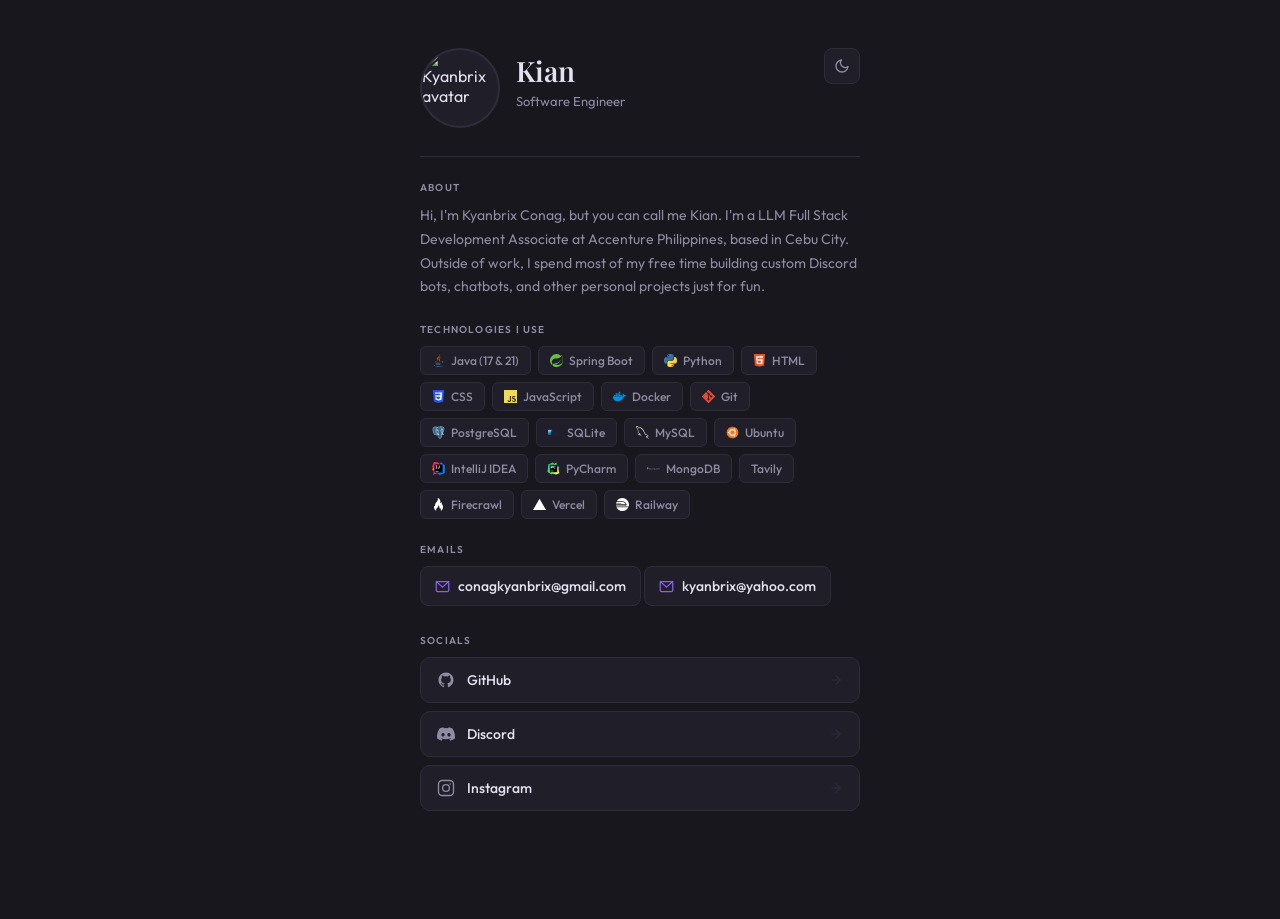
==== commit 9315de7b: "Removed fun fact section" ====
--- a/index.html
+++ b/index.html
@@ -90,12 +90,7 @@
         Hi, I'm Kyanbrix Conag, but you can call me Kian. I'm a LLM Full Stack Development Associate at Accenture Philippines, based in Cebu City. Outside of work, 
         I spend most of my free time building custom Discord bots, chatbots, and other personal projects just for fun. 
       </p>
-
-      <br>
-      <div class ="section-label"> Fun Fact</div>
-      <p>
-        Na miss ko parin siya hanggang ngayon 🥲
-      </p>
+      
     </div>
 
 
--- a/style.css
+++ b/style.css
@@ -146,7 +146,7 @@
 
     .name {
       font-family: 'Playfair Display', serif;
-      font-size: 22px;
+      font-size: 28px;
       font-weight: 600;
       line-height: 1.2;
       color: var(--text);
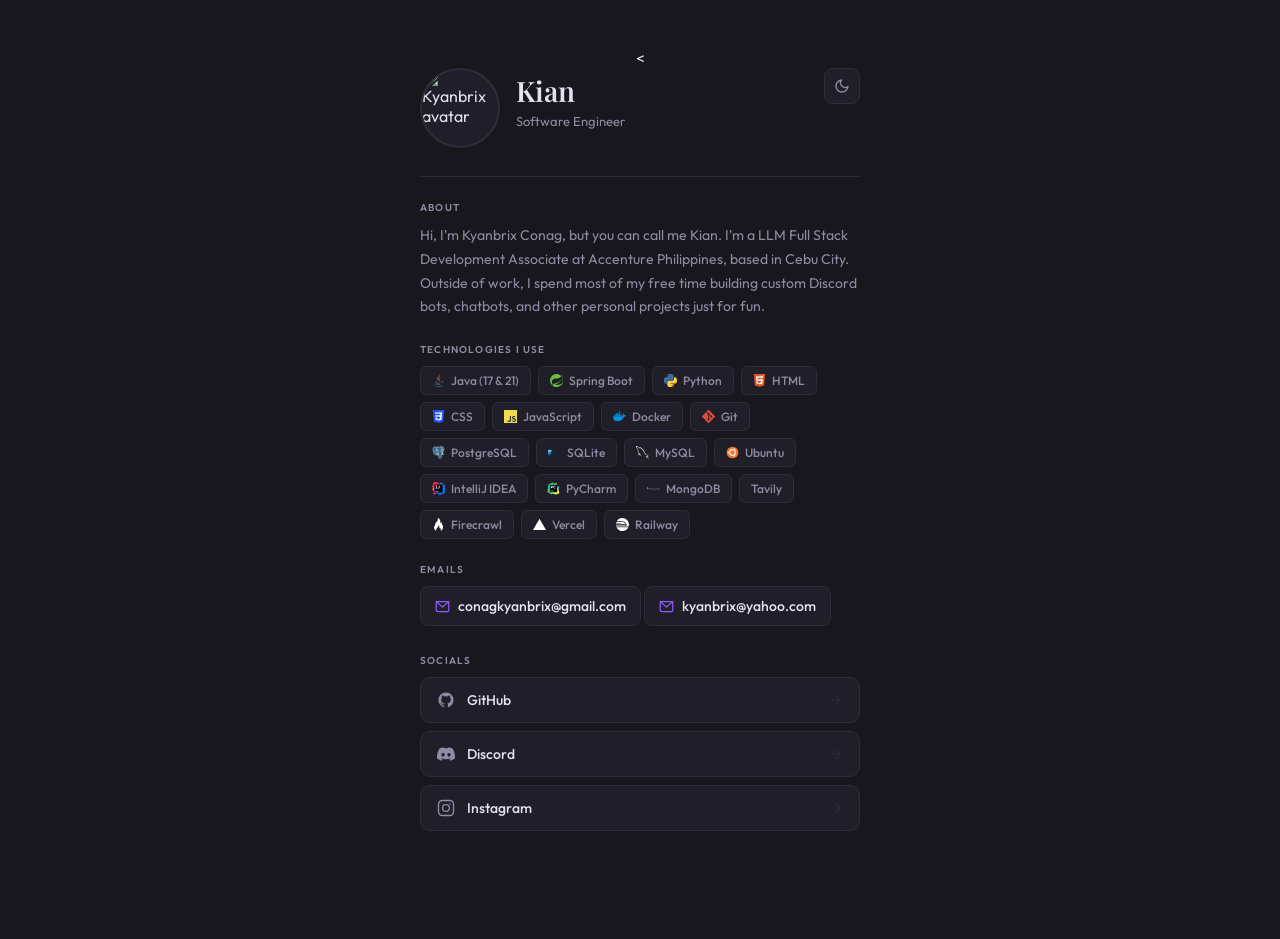
==== commit 1f955fae: "Move the discord component embed script below meta property" ====
--- a/index.html
+++ b/index.html
@@ -6,13 +6,44 @@
 
   <meta name="viewport" content="width=device-width, initial-scale=1.0" />
   <meta name="description" content="Official profile and portfolio of Kyanbrix Conag (also known as Kian Conag or Kenken Conag). Explore software background, and contact details.">  
-  <meta property="og:title" content="Kian's Profile">
-  <meta property="og:description" content="My personal profile page.">
+  <meta property="og:title" content="My Profile">
+  <meta property="og:description" content="I'm a LLM Full Stack Development Associate at Accenture Philippines, based in Cebu City. Outside of work, 
+                I spend most of my free time building custom Discord bots, chatbots, and other personal projects just for fun.">
   <meta property="og:image" content="https://avatars.githubusercontent.com/u/100282972?v=4">
-  <meta property="og:type" content="website">
-  <meta property="og:site_name" content="Kian's Profile">
-
-  <meta name="theme-color" content="#8B0000">
+
+  <<script id="discord:component-embed" type="application/json">
+    {
+      "component": {
+        "type": 17,
+        "spoiler": false,
+        "accent_color": 9023910,
+        "components": [
+          {
+            "type": 9,
+            "components": [
+              {
+                "type": 10,
+                "content": "## **[Kian](https://kyanbrix.com)**\nI'm a LLM Full Stack Development Associate at Accenture Philippines, based in Cebu City. Outside of work, 
+                I spend most of my free time building custom Discord bots, chatbots, and other personal projects just for fun.."
+              }
+            ],
+            "accessory": {
+              "type": 11,
+              "media": { "url": "https://avatars.githubusercontent.com/u/100282972?v=4" },
+              "spoiler": false
+            }
+          },
+          {
+            "type": 1,
+            "components": [
+              { "type": 2, "style": 5, "url": "https://kyanbrix.com", "label": "View Profile" },
+              { "type": 2, "style": 5, "url": "https://kyanbrix.com/imy", "label": "View Mosaic (Cinema)" }
+            ]
+          }
+        ]
+      }
+    }
+    </script>
 
   <link rel="icon" href="https://avatars.githubusercontent.com/u/100282972?v=4" type="image/png">
 
@@ -25,25 +56,6 @@
   <script>window.va = window.va || function () { (window.vaq = window.vaq || []).push(arguments); };</script>
   <script defer src="/<unique-path>/script.js"></script>
     
-
-  <script type="application/ld+json">
-
-    {
-
-      "@context": "https://schema.org",
-      "@type": "Person",
-      "name": "Kyanbrix Conag",
-      "alternateName": ["Kian Conag", "Kenken Conag", "Kyanbrix", "Kian"],
-      "url": "https://kyanbrix.com",
-      "image": "https://avatars.githubusercontent.com/u/100282972?v=4",
-      "jobTitle": "LLM Full Stack Engineer",
-      "sameAs": [
-      "https://github.com/your-github-handle",
-      "https://linkedin.com/in/your-linkedin-handle"]
-    
-    }
-  </script>
-
 </head>
 <body>
 
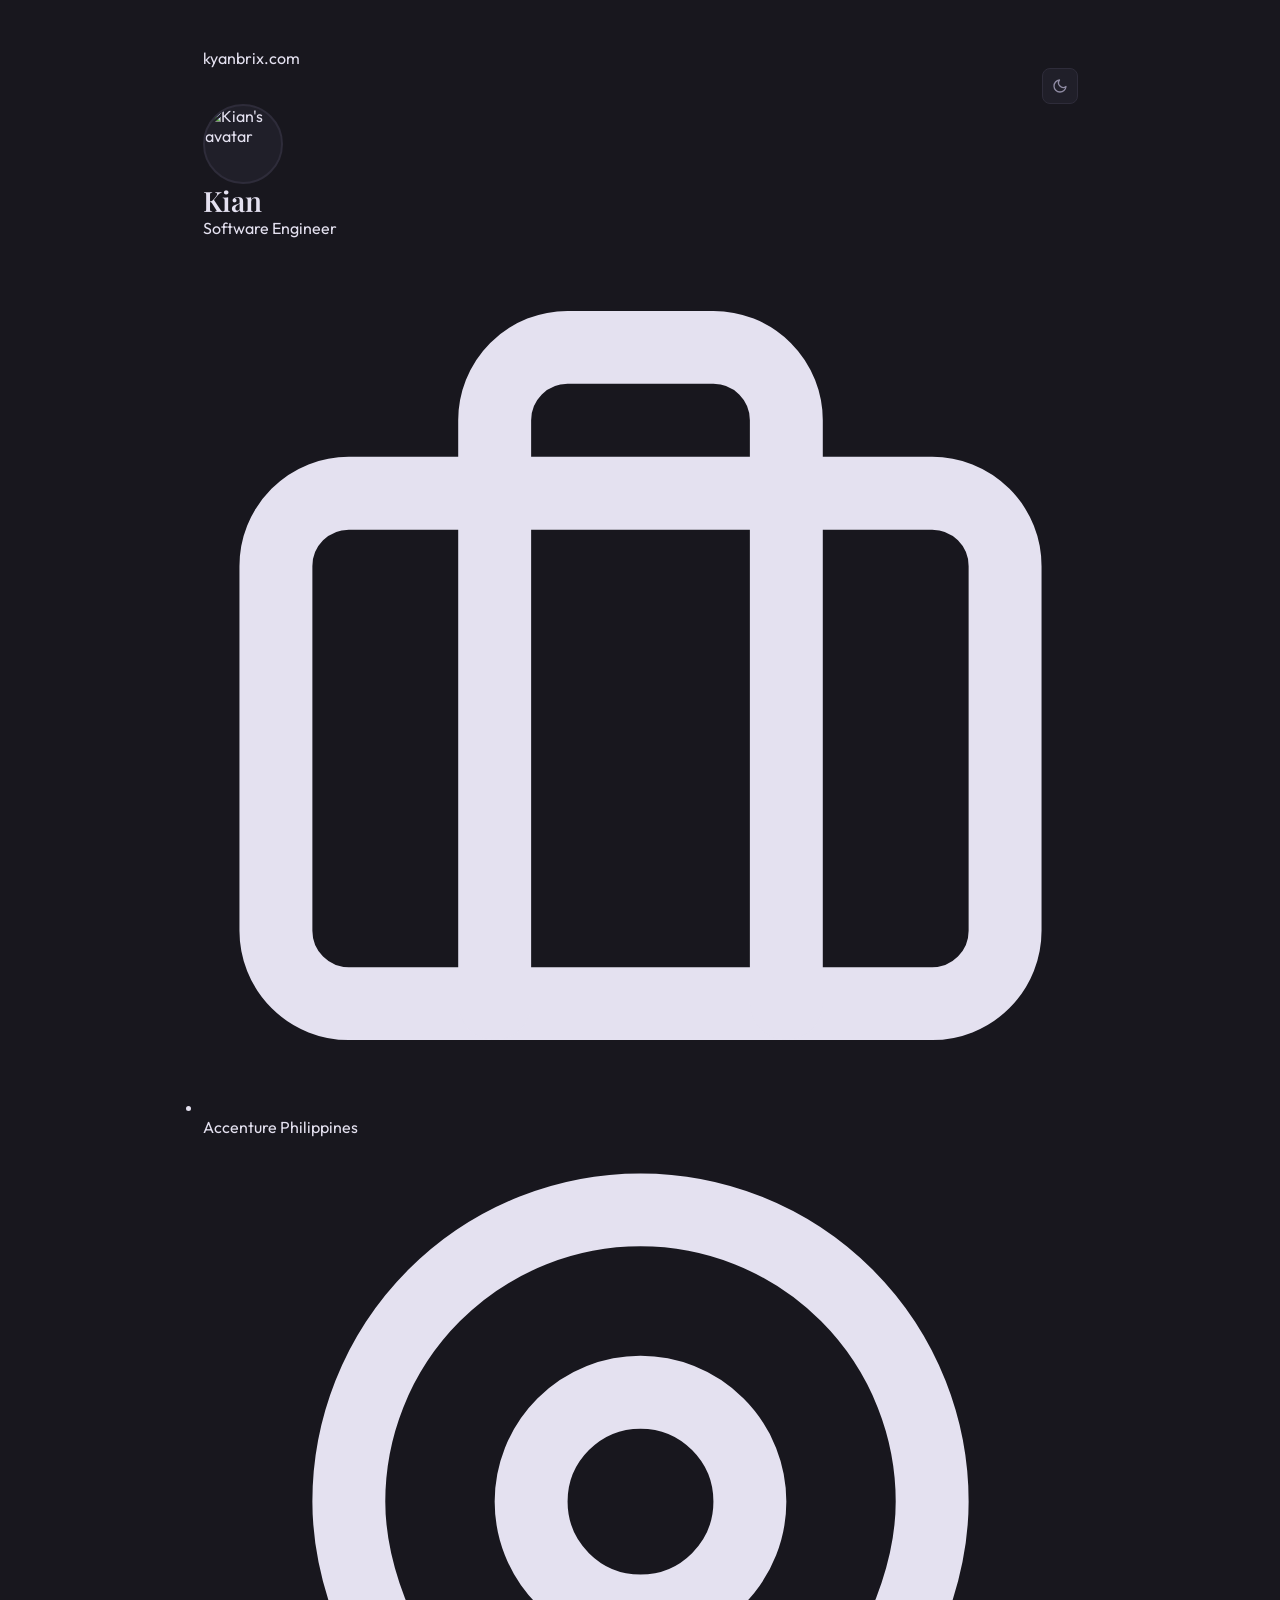
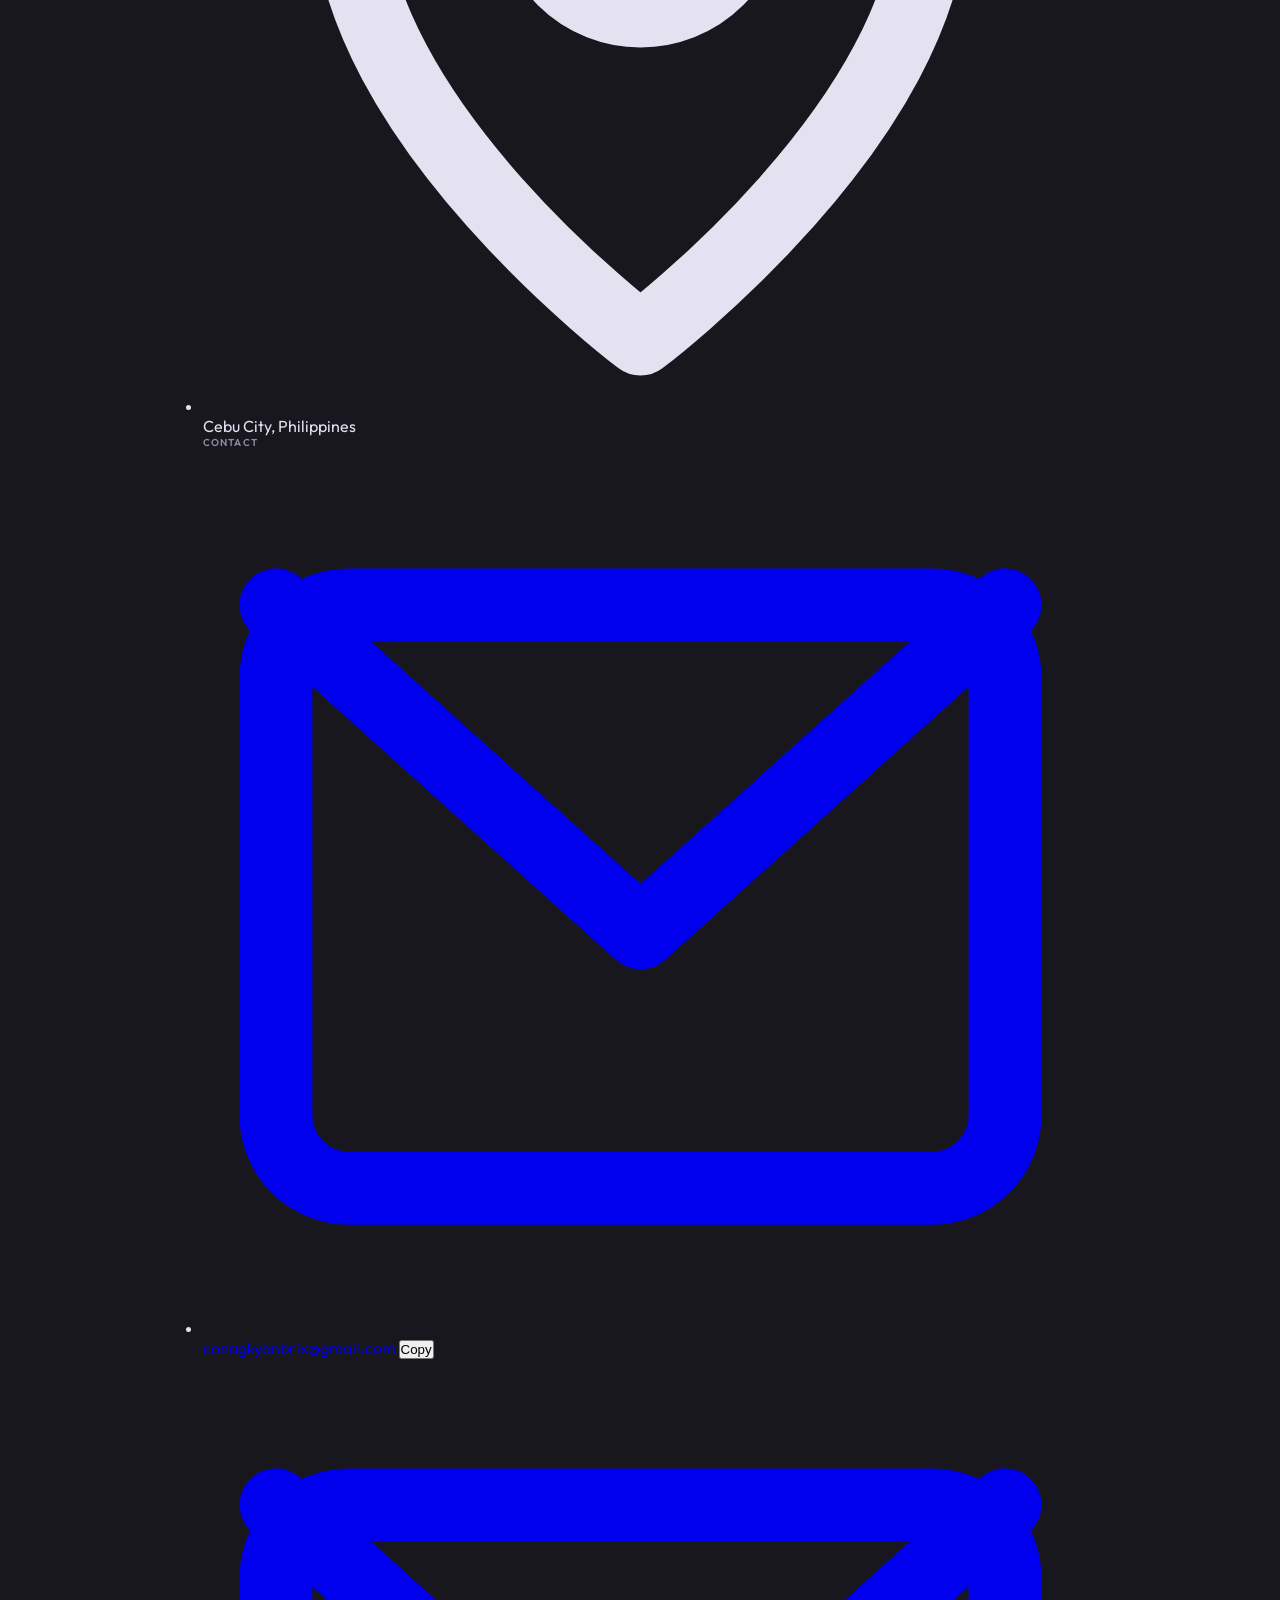
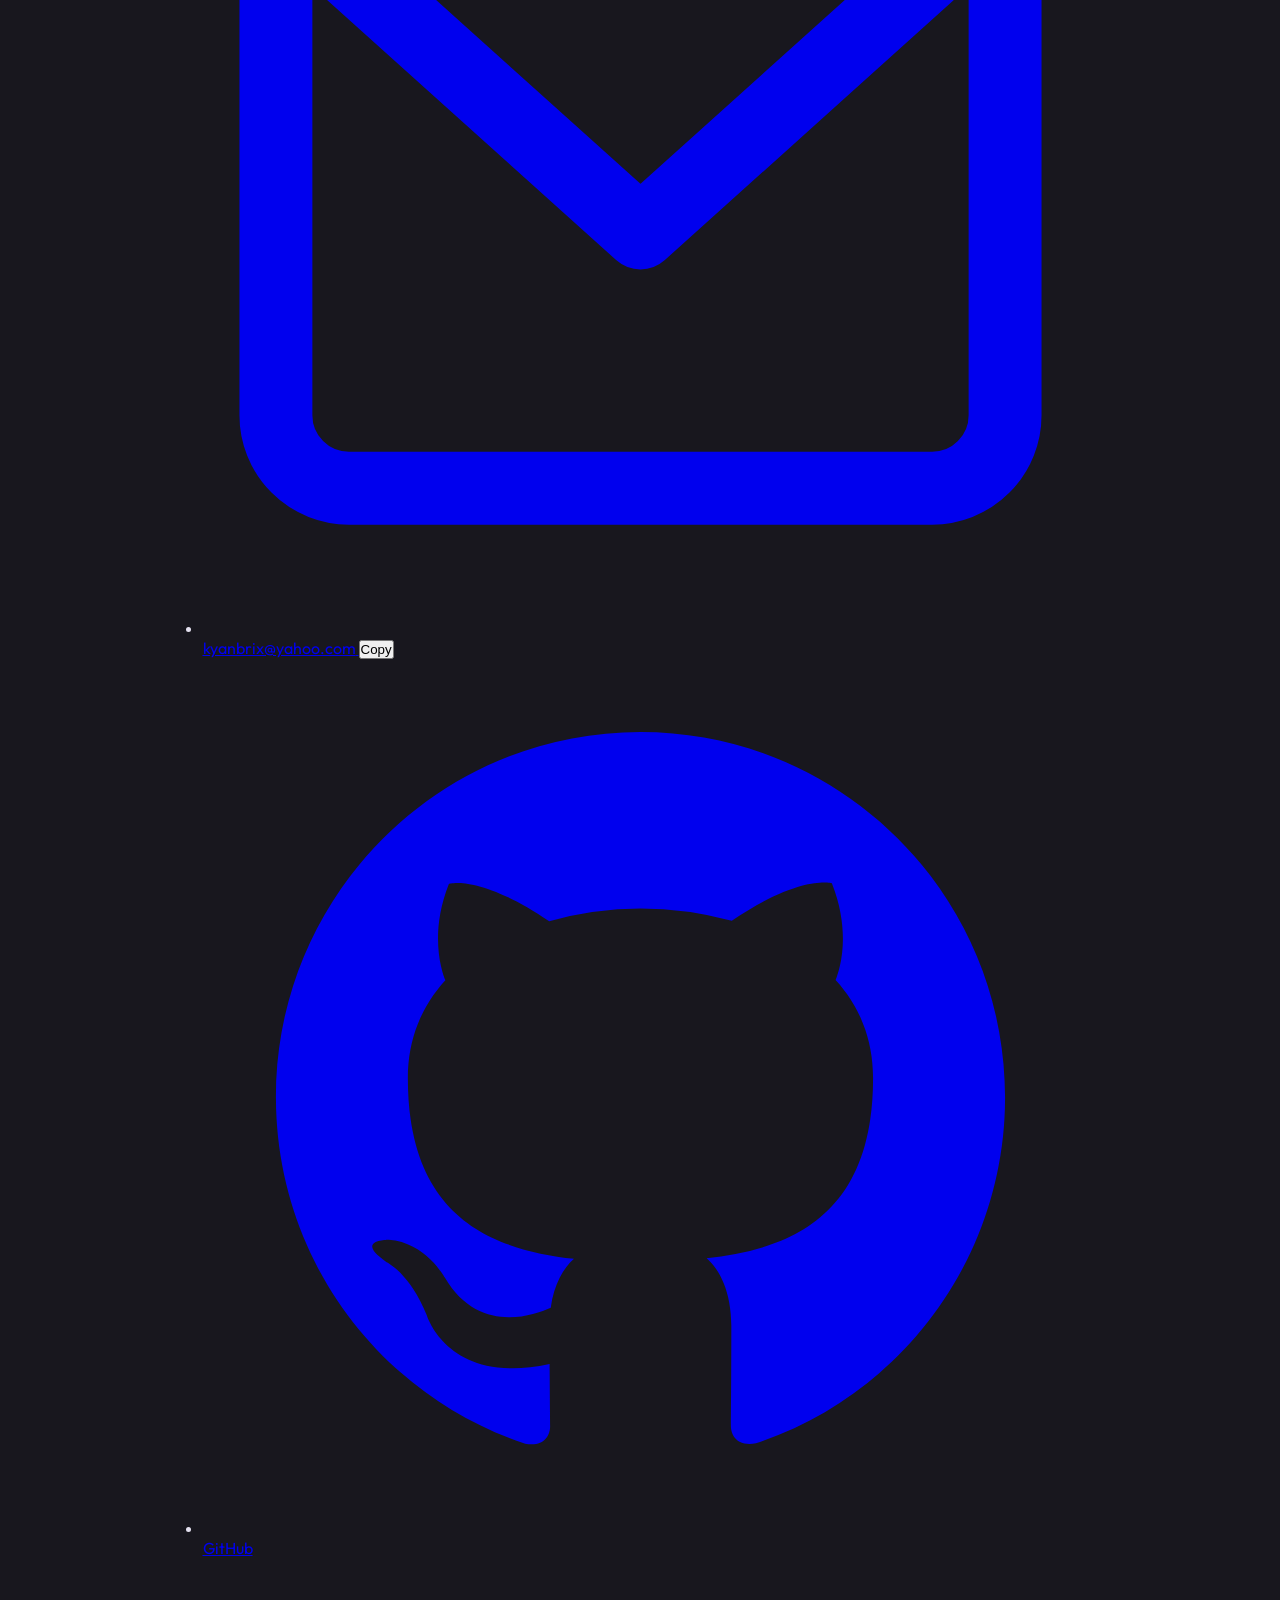
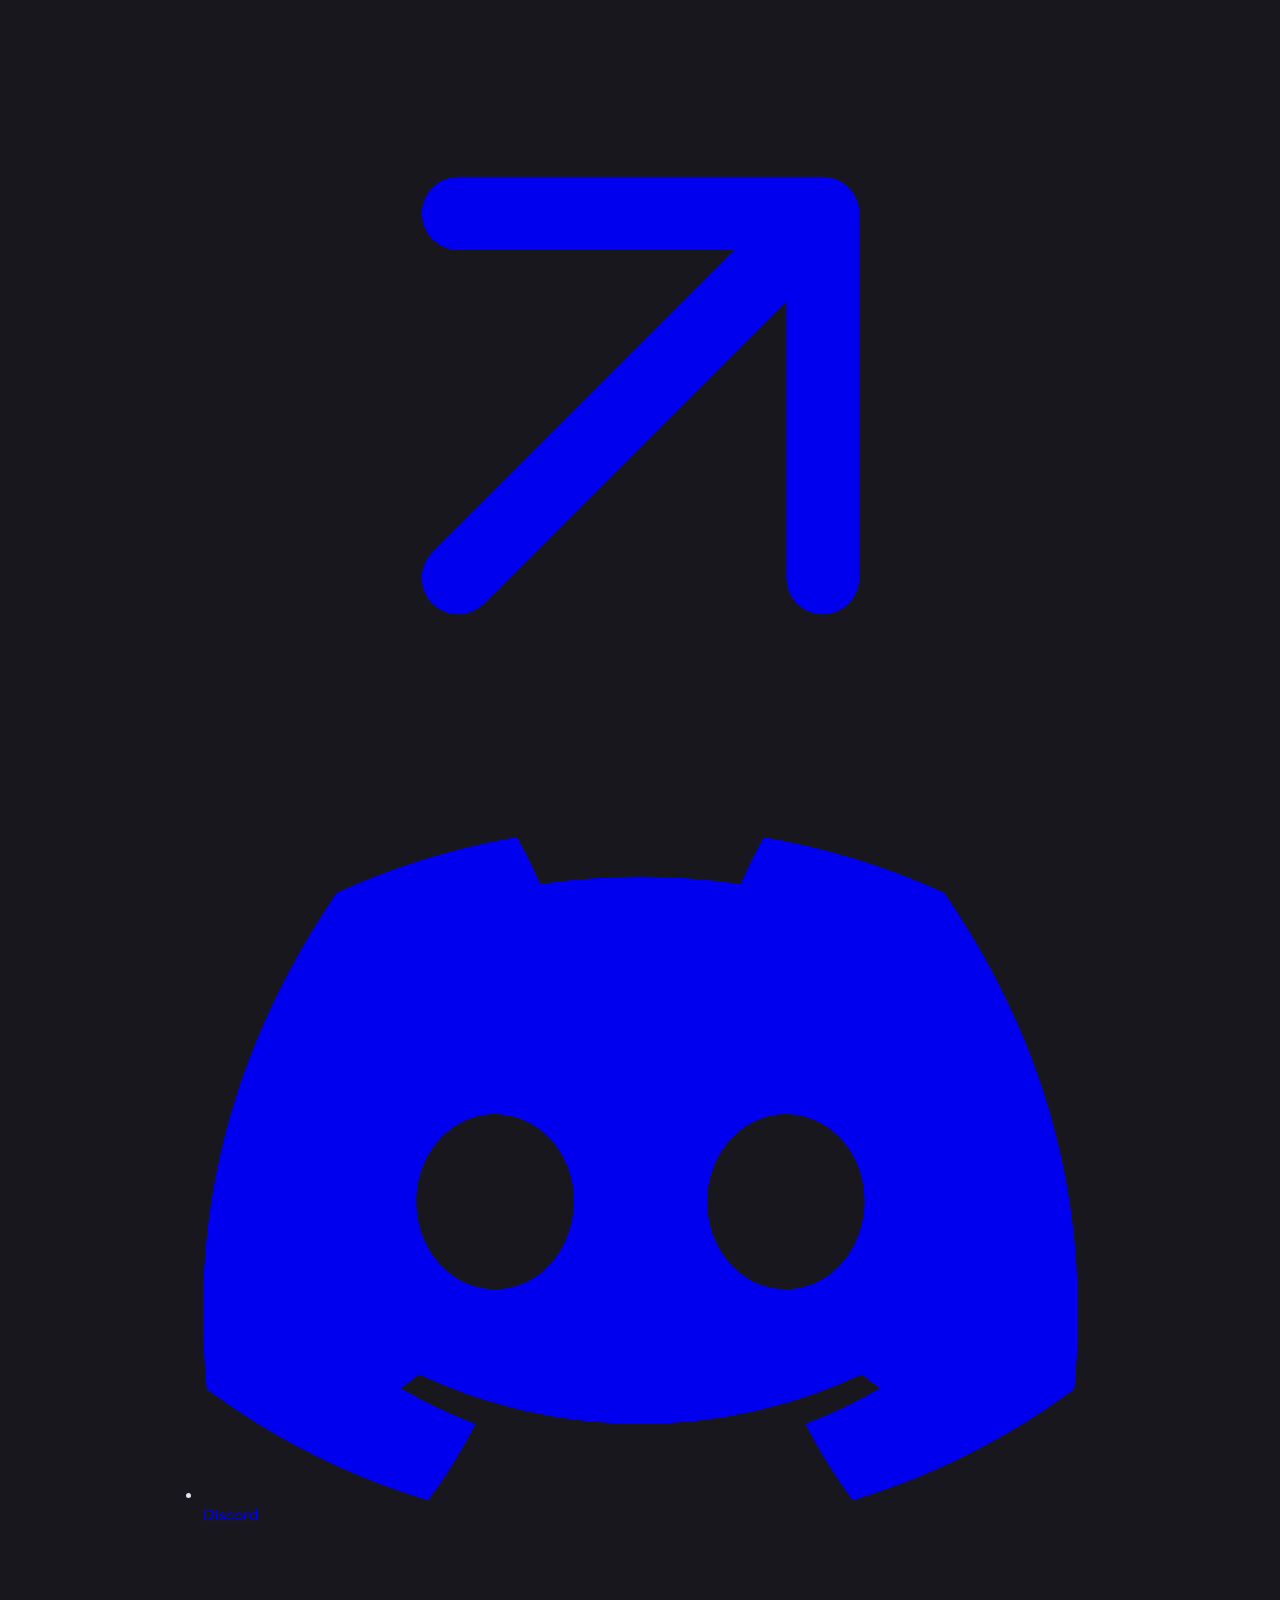
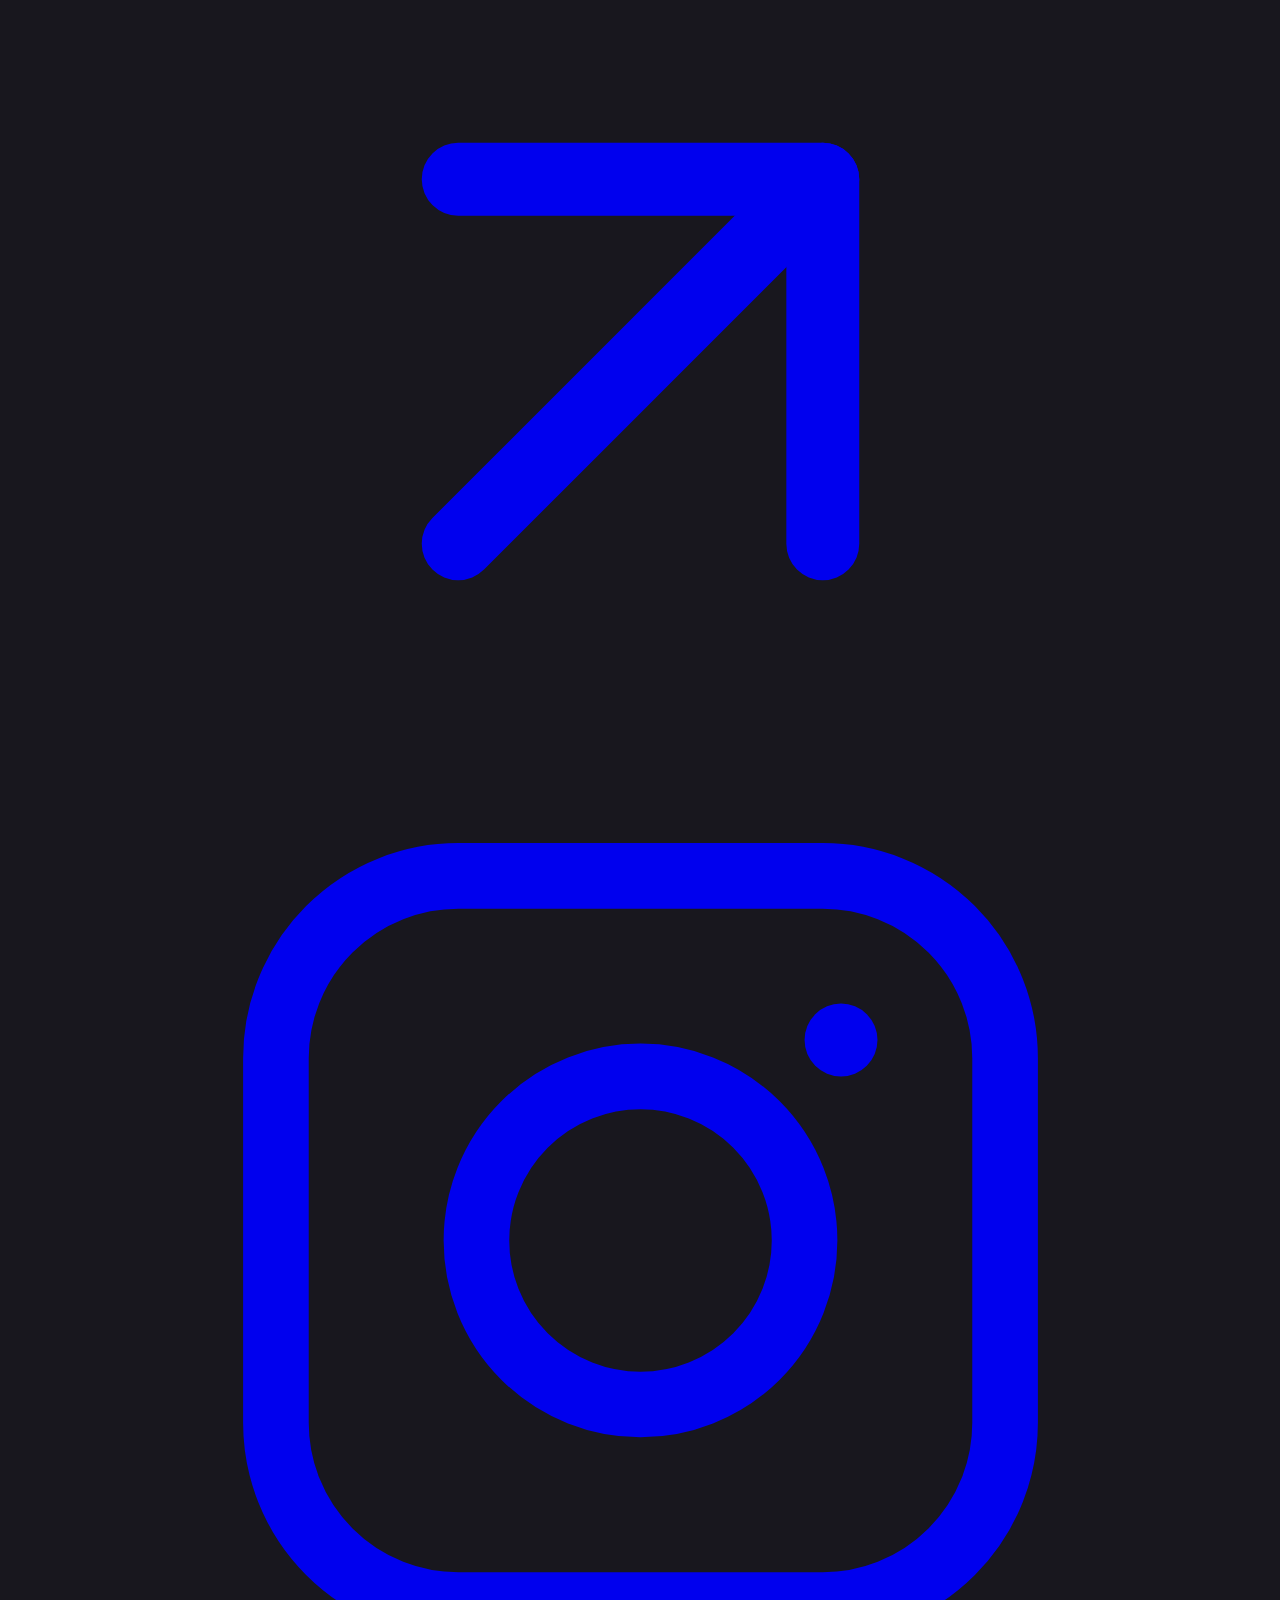
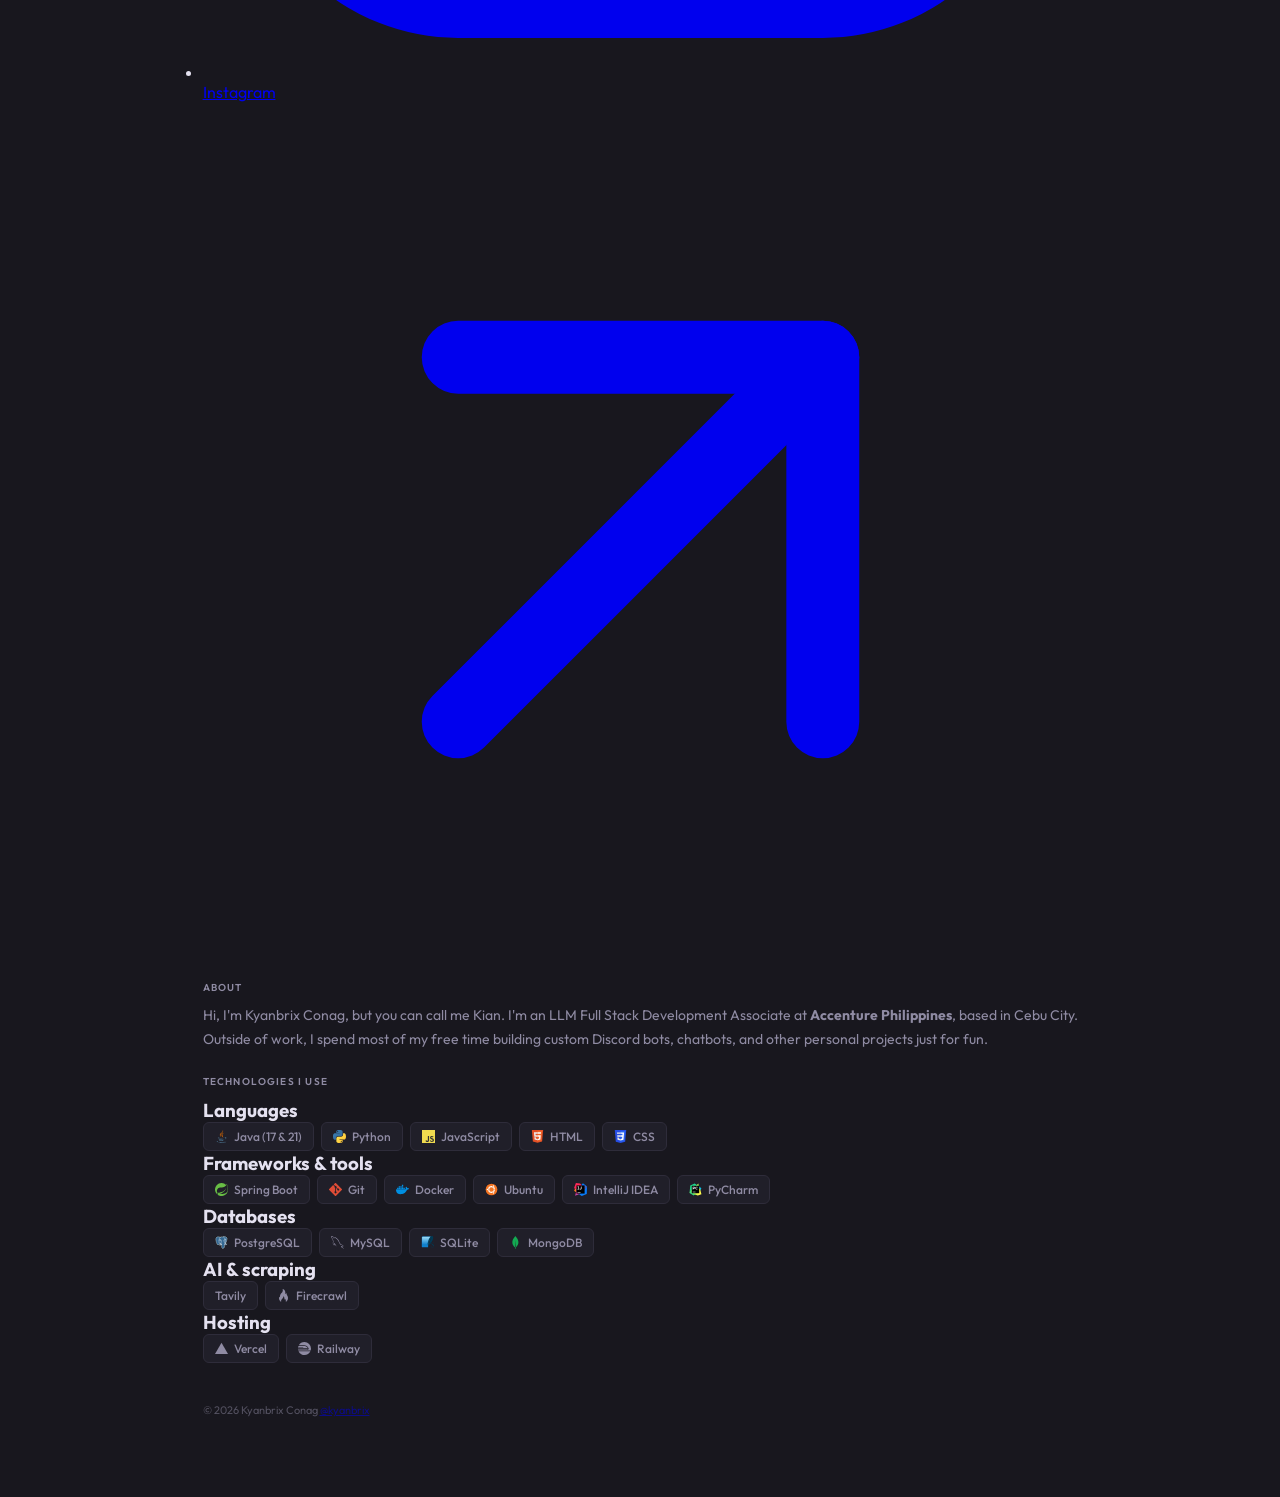
==== commit 36e2f45e: "Improve the layout" ====
--- a/index.html
+++ b/index.html
@@ -2,16 +2,17 @@
 <html lang="en" data-theme="dark">
 <head>
   <meta charset="UTF-8" />
+  <meta name="viewport" content="width=device-width, initial-scale=1" />
   <title>Kian</title>
 
-  <meta name="viewport" content="width=device-width, initial-scale=1.0" />
-  <meta name="description" content="Official profile and portfolio of Kyanbrix Conag (also known as Kian Conag or Kenken Conag). Explore software background, and contact details.">  
+  <meta name="description" content="Official profile and portfolio of Kyanbrix Conag (also known as Kian Conag or Kenken Conag). Explore software background, and contact details.">
+  <meta name="keywords" content="Kyanbrix Conag, Kian Conag, Kenken Conag, Kian, Kyanbrix, Kian Conag Portfolio, Kyanbrix Portfolio, Kian Conag Profile, Kyanbrix Profile, Software Engineer, Full Stack Developer, Accenture Philippines, Cebu City, Discord Bots, Chatbots">
   <meta property="og:title" content="My Profile">
-  <meta property="og:description" content="I'm a LLM Full Stack Development Associate at Accenture Philippines, based in Cebu City. Outside of work, 
-                I spend most of my free time building custom Discord bots, chatbots, and other personal projects just for fun.">
+  <meta property="og:description" content="I'm an LLM Full Stack Development Associate at Accenture Philippines, based in Cebu City. Outside of work, I spend most of my free time building custom Discord bots, chatbots, and other personal projects just for fun.">
   <meta property="og:image" content="https://avatars.githubusercontent.com/u/100282972?v=4">
-
-  <<script id="discord:component-embed" type="application/json">
+  <meta name="theme-color" content="#18171e">
+
+  <script id="discord:component-embed" type="application/json">
     {
       "component": {
         "type": 17,
@@ -23,8 +24,7 @@
             "components": [
               {
                 "type": 10,
-                "content": "## **[Kian](https://kyanbrix.com)**\nI'm a LLM Full Stack Development Associate at Accenture Philippines, based in Cebu City. Outside of work, 
-                I spend most of my free time building custom Discord bots, chatbots, and other personal projects just for fun.."
+                "content": "## **[Kian](https://kyanbrix.com)**\nI'm an LLM Full Stack Development Associate at Accenture Philippines, based in Cebu City. Outside of work, I spend most of my free time building custom Discord bots, chatbots, and other personal projects just for fun."
               }
             ],
             "accessory": {
@@ -43,37 +43,35 @@
         ]
       }
     }
-    </script>
+  </script>
 
   <link rel="icon" href="https://avatars.githubusercontent.com/u/100282972?v=4" type="image/png">
 
-  <link rel="stylesheet" href="style.css"/>
+  <!-- Apply the saved theme before first paint so there's no flash -->
+  <script>
+    (function () {
+      var theme = 'dark';
+      try { theme = localStorage.getItem('theme') || 'dark'; } catch (e) {}
+      document.documentElement.setAttribute('data-theme', theme);
+    })();
+  </script>
 
   <link rel="preconnect" href="https://fonts.googleapis.com" />
   <link rel="preconnect" href="https://fonts.gstatic.com" crossorigin />
   <link href="https://fonts.googleapis.com/css2?family=Outfit:wght@300;400;500;600&family=Playfair+Display:wght@600&display=swap" rel="stylesheet" />
+  <link rel="stylesheet" href="style.css" />
 
   <script>window.va = window.va || function () { (window.vaq = window.vaq || []).push(arguments); };</script>
   <script defer src="/<unique-path>/script.js"></script>
-    
 </head>
 <body>
 
-  <div class="card">
-
-    <div class="header">
-      <div class="avatar-wrap">
-        <div class="avatar"> 
-            <img src="https://avatars.githubusercontent.com/u/100282972?v=4" alt="Kyanbrix avatar" />
-        </div>
-      </div>
-
-      <div class="name-block">
-        <div class="name">Kian</div>
-        <div class="handle" style="margin: 5px 0;">Software Engineer</div>
-      </div>
-
-      <button class="theme-toggle" id="themeBtn" aria-label="Toggle theme">
+  <div class="page">
+
+    <header class="topbar">
+      <span class="site-mark">kyanbrix.com</span>
+
+      <button class="theme-toggle" id="themeBtn" type="button" aria-label="Toggle theme">
         <!-- Moon icon (shown in dark mode) -->
         <svg class="icon-moon" viewBox="0 0 24 24" fill="none" stroke="currentColor" stroke-width="2" stroke-linecap="round" stroke-linejoin="round">
           <path d="M21 12.79A9 9 0 1 1 11.21 3 7 7 0 0 0 21 12.79z"/>
@@ -91,263 +89,191 @@
           <line x1="18.36" y1="5.64" x2="19.78" y2="4.22"/>
         </svg>
       </button>
-    </div>
-
-    <div class="divider"></div>
-
-    <!-- ABOUT -->
-    <div class="about">
-      <div class="section-label">About</div>
-      <p>
-        Hi, I'm Kyanbrix Conag, but you can call me Kian. I'm a LLM Full Stack Development Associate at Accenture Philippines, based in Cebu City. Outside of work, 
-        I spend most of my free time building custom Discord bots, chatbots, and other personal projects just for fun. 
-      </p>
-      
-    </div>
-
-
-
-    <!-- TECH STACK -->
-    <div class="techstack">
-      <div class="section-label">Technologies i use</div>
-      <div class="tech-grid">
-
-        <!-- Java -->
-        <span class="tech-badge">
-          <svg preserveAspectRatio="xMidYMid" viewBox="0 0 256 346"><path d="M83 267s-14 8 9 11c27 3 41 2 71-3 0 0 8 5 19 9-67 29-153-2-99-17M74 230s-15 11 8 13c29 3 52 3 92-4 0 0 6 5 15 8-82 24-173 2-115-17" fill="#5382A1"/><path d="M144 166c17 19-4 36-4 36s42-22 22-49c-18-26-32-38 44-82 0 0-119 29-62 95" fill="#E76F00"/><path d="M233 295s10 8-10 15c-39 12-163 15-197 0-12-5 11-13 18-14l12-2c-14-9-89 19-38 28 138 22 251-10 215-27M89 190s-63 15-22 21c17 2 51 2 83-1 26-2 52-7 52-7l-16 9c-64 16-187 8-151-9 30-14 54-13 54-13M202 253c64-33 34-66 13-61l-7 2s2-3 6-5c41-14 73 43-14 66l2-2" fill="#5382A1"/><path d="M162 0s36 36-34 91c-56 45-12 70 0 99-32-30-56-56-40-80 23-35 89-53 74-110" fill="#E76F00"/><path d="M95 345c62 4 158-3 160-32 0 0-4 11-51 20-53 10-119 9-158 2 0 0 8 7 49 10" fill="#5382A1"/></svg>
-          Java (17 & 21)
-        </span>
-
-        <span class="tech-badge">
-          <svg viewBox="0 0 64 64"><path d="M58.2 3.365a29.503 29.503 0 0 1-3.419 6.064A32.094 32.094 0 1 0 9.965 55.372l1.186 1.047a32.08 32.08 0 0 0 52.67-22.253c.875-8.17-1.524-18.51-5.62-30.8zM14.53 55.558a2.744 2.744 0 1 1-.404-3.857 2.744 2.744 0 0 1 .404 3.857zm43.538-9.61c-7.92 10.55-24.83 6.99-35.672 7.502 0 0-1.922.113-3.857.43 0 0 .73-.31 1.663-.663 7.614-2.65 11.213-3.16 15.838-5.54 8.708-4.427 17.322-14.122 19.112-24.2-3.313 9.695-13.373 18.032-22.53 21.418-6.276 2.313-17.614 4.566-17.614 4.566l-.457-.245c-7.714-3.75-7.952-20.457 6.077-25.845 6.143-2.366 12.02-1.067 18.654-2.65 7.084-1.683 15.28-6.99 18.615-13.916 3.73 11.08 8.224 28.422.166 39.15z" fill="#68bd45"/></svg>
-          Spring Boot
-        </span>
-        
-        <!-- Python -->
-        <span class="tech-badge">
-          <svg fill="none" viewBox="16 16 32 32"><path fill="url(#python__a)" d="M31.885 16c-8.124 0-7.617 3.523-7.617 3.523l.01 3.65h7.752v1.095H21.197S16 23.678 16 31.876c0 8.196 4.537 7.906 4.537 7.906h2.708v-3.804s-.146-4.537 4.465-4.537h7.688s4.32.07 4.32-4.175v-7.019S40.374 16 31.885 16zm-4.275 2.454a1.394 1.394 0 1 1 0 2.79 1.393 1.393 0 0 1-1.395-1.395c0-.771.624-1.395 1.395-1.395z"/><path fill="url(#python__b)" d="M32.115 47.833c8.124 0 7.617-3.523 7.617-3.523l-.01-3.65H31.97v-1.095h10.832S48 40.155 48 31.958c0-8.197-4.537-7.906-4.537-7.906h-2.708v3.803s.146 4.537-4.465 4.537h-7.688s-4.32-.07-4.32 4.175v7.019s-.656 4.247 7.833 4.247zm4.275-2.454a1.393 1.393 0 0 1-1.395-1.395 1.394 1.394 0 1 1 1.395 1.395z"/><defs><linearGradient id="python__a" x1="19.075" x2="34.898" y1="18.782" y2="34.658" gradientUnits="userSpaceOnUse"><stop stop-color="#387EB8"/><stop offset="1" stop-color="#366994"/></linearGradient><linearGradient id="python__b" x1="28.809" x2="45.803" y1="28.882" y2="45.163" gradientUnits="userSpaceOnUse"><stop stop-color="#FFE052"/><stop offset="1" stop-color="#FFC331"/></linearGradient></defs></svg>
-          Python
-        </span>
-
-        <!-- HTML -->
-        <span class="tech-badge">
-          <svg viewBox="0 0 452 520"><path fill="#e34f26" d="M41 460L0 0h451l-41 460-185 52"/><path fill="#ef652a" d="M226 472l149-41 35-394H226"/><path fill="#ecedee" d="M226 208h-75l-5-58h80V94H84l15 171h127zm0 147l-64-17-4-45h-56l7 89 117 32z"/><path fill="#fff" d="M226 265h69l-7 73-62 17v59l115-32 16-174H226zm0-171v56h136l5-56z"/></svg>
-          HTML
-        </span>
-
-        <!-- CSS -->
-        <span class="tech-badge">
-          <svg viewBox="0 0 512 512"><path fill="#264de4" d="M71.357 460.819 30.272 0h451.456l-41.129 460.746L255.724 512z"/><path fill="#2965f1" d="m405.388 431.408 35.148-393.73H256v435.146z"/><path fill="#ebebeb" d="m124.46 208.59 5.065 56.517H256V208.59zm-5.041-57.875H256V94.197H114.281zM256 355.372l-.248.066-62.944-16.996-4.023-45.076h-56.736l7.919 88.741 115.772 32.14.26-.073z"/><path fill="#fff" d="M255.805 208.59v56.517H325.4l-6.56 73.299-63.035 17.013v58.8l115.864-32.112.85-9.549 13.28-148.792 1.38-15.176 10.203-114.393H255.805v56.518h79.639L330.3 208.59z"/></svg>
-          CSS
-        </span>
-
-        <span class ="tech-badge">
-          <svg viewBox="0 0 1052 1052"><path fill="#f0db4f" d="M0 0h1052v1052H0z"/><path d="M965.9 801.1c-7.7-48-39-88.3-131.7-125.9-32.2-14.8-68.1-25.399-78.8-49.8-3.8-14.2-4.3-22.2-1.9-30.8 6.9-27.9 40.2-36.6 66.6-28.6 17 5.7 33.1 18.801 42.8 39.7 45.4-29.399 45.3-29.2 77-49.399-11.6-18-17.8-26.301-25.4-34-27.3-30.5-64.5-46.2-124-45-10.3 1.3-20.699 2.699-31 4-29.699 7.5-58 23.1-74.6 44-49.8 56.5-35.6 155.399 25 196.1 59.7 44.8 147.4 55 158.6 96.9 10.9 51.3-37.699 67.899-86 62-35.6-7.4-55.399-25.5-76.8-58.4-39.399 22.8-39.399 22.8-79.899 46.1 9.6 21 19.699 30.5 35.8 48.7 76.2 77.3 266.899 73.5 301.1-43.5 1.399-4.001 10.6-30.801 3.199-72.101zm-394-317.6h-98.4c0 85-.399 169.4-.399 254.4 0 54.1 2.8 103.7-6 118.9-14.4 29.899-51.7 26.2-68.7 20.399-17.3-8.5-26.1-20.6-36.3-37.699-2.8-4.9-4.9-8.7-5.601-9-26.699 16.3-53.3 32.699-80 49 13.301 27.3 32.9 51 58 66.399 37.5 22.5 87.9 29.4 140.601 17.3 34.3-10 63.899-30.699 79.399-62.199 22.4-41.3 17.6-91.3 17.4-146.6.5-90.2 0-180.4 0-270.9z" fill="#323330"/></svg>
-
-          JavaScript
-
-        </span>
-
-        <span class="tech-badge">
-          <svg viewBox="0 0 24 24" fill="#008fe2"><path d="M13.98 11.08h2.12a.19.19 0 0 0 .19-.19V9.01a.19.19 0 0 0-.19-.19h-2.12a.18.18 0 0 0-.18.18v1.9c0 .1.08.18.18.18m-2.95-5.43h2.12a.19.19 0 0 0 .18-.19V3.57a.19.19 0 0 0-.18-.18h-2.12a.18.18 0 0 0-.19.18v1.9c0 .1.09.18.19.18m0 2.71h2.12a.19.19 0 0 0 .18-.18V6.29a.19.19 0 0 0-.18-.18h-2.12a.18.18 0 0 0-.19.18v1.89c0 .1.09.18.19.18m-2.93 0h2.12a.19.19 0 0 0 .18-.18V6.29a.18.18 0 0 0-.18-.18H8.1a.18.18 0 0 0-.18.18v1.89c0 .1.08.18.18.18m-2.96 0h2.11a.19.19 0 0 0 .19-.18V6.29a.18.18 0 0 0-.19-.18H5.14a.19.19 0 0 0-.19.18v1.89c0 .1.08.18.19.18m5.89 2.72h2.12a.19.19 0 0 0 .18-.19V9.01a.19.19 0 0 0-.18-.19h-2.12a.18.18 0 0 0-.19.18v1.9c0 .1.09.18.19.18m-2.93 0h2.12a.18.18 0 0 0 .18-.19V9.01a.18.18 0 0 0-.18-.19H8.1a.18.18 0 0 0-.18.18v1.9c0 .1.08.18.18.18m-2.96 0h2.11a.18.18 0 0 0 .19-.19V9.01a.18.18 0 0 0-.18-.19H5.14a.19.19 0 0 0-.19.19v1.88c0 .1.08.19.19.19m-2.92 0h2.12a.18.18 0 0 0 .18-.19V9.01a.18.18 0 0 0-.18-.19H2.22a.18.18 0 0 0-.19.18v1.9c0 .1.08.18.19.18m21.54-1.19c-.06-.05-.67-.51-1.95-.51-.34 0-.68.03-1.01.09a3.77 3.77 0 0 0-1.72-2.57l-.34-.2-.23.33a4.6 4.6 0 0 0-.6 1.43c-.24.97-.1 1.88.4 2.66a4.7 4.7 0 0 1-1.75.42H.76a.75.75 0 0 0-.76.75 11.38 11.38 0 0 0 .7 4.06 6.03 6.03 0 0 0 2.4 3.12c1.18.73 3.1 1.14 5.28 1.14.98 0 1.96-.08 2.93-.26a12.25 12.25 0 0 0 3.82-1.4 10.5 10.5 0 0 0 2.61-2.13c1.25-1.42 2-3 2.55-4.4h.23c1.37 0 2.21-.55 2.68-1 .3-.3.55-.66.7-1.06l.1-.28Z"/></svg>
-          Docker
-        </span>
-
-        <span class="tech-badge">
-          <svg preserveAspectRatio="xMidYMid" viewBox="0 0 256 256"><path d="M251.17 116.6 139.4 4.82a16.49 16.49 0 0 0-23.31 0l-23.21 23.2 29.44 29.45a19.57 19.57 0 0 1 24.8 24.96l28.37 28.38a19.61 19.61 0 1 1-11.75 11.06L137.28 95.4v69.64a19.62 19.62 0 1 1-16.13-.57V94.2a19.61 19.61 0 0 1-10.65-25.73L81.46 39.44 4.83 116.08a16.49 16.49 0 0 0 0 23.32L116.6 251.17a16.49 16.49 0 0 0 23.32 0l111.25-111.25a16.5 16.5 0 0 0 0-23.33" fill="#DE4C36"/></svg>
-          Git
-        </span>
-
-        <span class="tech-badge">
-          <svg xml:space="preserve" viewBox="0 0 432.071 445.383"><g style="fill-rule:nonzero;clip-rule:nonzero;fill:none;stroke:#fff;stroke-width:12.4651;stroke-linecap:round;stroke-linejoin:round;stroke-miterlimit:4"><path d="M323.205 324.227c2.833-23.601 1.984-27.062 19.563-23.239l4.463.392c13.517.615 31.199-2.174 41.587-7 22.362-10.376 35.622-27.7 13.572-23.148-50.297 10.376-53.755-6.655-53.755-6.655 53.111-78.803 75.313-178.836 56.149-203.322-52.27-66.789-142.748-35.206-144.262-34.386l-.482.089c-9.938-2.062-21.06-3.294-33.554-3.496-22.761-.374-40.032 5.967-53.133 15.904 0 0-161.408-66.498-153.899 83.628 1.597 31.936 45.777 241.655 98.47 178.31 19.259-23.163 37.871-42.748 37.871-42.748 9.242 6.14 20.307 9.272 31.912 8.147l.897-.765c-.281 2.876-.157 5.689.359 9.019-13.572 15.167-9.584 17.83-36.723 23.416-27.457 5.659-11.326 15.734-.797 18.367 12.768 3.193 42.305 7.716 62.268-20.224l-.795 3.188c5.325 4.26 4.965 30.619 5.72 49.452.756 18.834 2.017 36.409 5.856 46.771 3.839 10.36 8.369 37.05 44.036 29.406 29.809-6.388 52.6-15.582 54.677-101.107" style="fill:#000;stroke:#000;stroke-width:37.3953;stroke-linecap:butt;stroke-linejoin:miter"/><path d="M402.395 271.23c-50.302 10.376-53.76-6.655-53.76-6.655 53.111-78.808 75.313-178.843 56.153-203.326-52.27-66.785-142.752-35.2-144.262-34.38l-.486.087c-9.938-2.063-21.06-3.292-33.56-3.496-22.761-.373-40.026 5.967-53.127 15.902 0 0-161.411-66.495-153.904 83.63 1.597 31.938 45.776 241.657 98.471 178.312 19.26-23.163 37.869-42.748 37.869-42.748 9.243 6.14 20.308 9.272 31.908 8.147l.901-.765c-.28 2.876-.152 5.689.361 9.019-13.575 15.167-9.586 17.83-36.723 23.416-27.459 5.659-11.328 15.734-.796 18.367 12.768 3.193 42.307 7.716 62.266-20.224l-.796 3.188c5.319 4.26 9.054 27.711 8.428 48.969-.626 21.259-1.044 35.854 3.147 47.254 4.191 11.4 8.368 37.05 44.042 29.406 29.809-6.388 45.256-22.942 47.405-50.555 1.525-19.631 4.976-16.729 5.194-34.28l2.768-8.309c3.192-26.611.507-35.196 18.872-31.203l4.463.392c13.517.615 31.208-2.174 41.591-7 22.358-10.376 35.618-27.7 13.573-23.148z" style="fill:#336791;stroke:none" stroke="none"/><path d="M215.866 286.484c-1.385 49.516.348 99.377 5.193 111.495 4.848 12.118 15.223 35.688 50.9 28.045 29.806-6.39 40.651-18.756 45.357-46.051 3.466-20.082 10.148-75.854 11.005-87.281M173.104 38.256S11.583-27.76 19.092 122.365c1.597 31.938 45.779 241.664 98.473 178.316 19.256-23.166 36.671-41.335 36.671-41.335M260.349 26.207c-5.591 1.753 89.848-34.889 144.087 34.417 19.159 24.484-3.043 124.519-56.153 203.329"/><path d="M348.282 263.953s3.461 17.036 53.764 6.653c22.04-4.552 8.776 12.774-13.577 23.155-18.345 8.514-59.474 10.696-60.146-1.069-1.729-30.355 21.647-21.133 19.96-28.739-1.525-6.85-11.979-13.573-18.894-30.338-6.037-14.633-82.796-126.849 21.287-110.183 3.813-.789-27.146-99.002-124.553-100.599-97.385-1.597-94.19 119.762-94.19 119.762" style="stroke-linejoin:bevel"/><path d="M188.604 274.334c-13.577 15.166-9.584 17.829-36.723 23.417-27.459 5.66-11.326 15.733-.797 18.365 12.768 3.195 42.307 7.718 62.266-20.229 6.078-8.509-.036-22.086-8.385-25.547-4.034-1.671-9.428-3.765-16.361 3.994z"/><path d="M187.715 274.069c-1.368-8.917 2.93-19.528 7.536-31.942 6.922-18.626 22.893-37.255 10.117-96.339-9.523-44.029-73.396-9.163-73.436-3.193-.039 5.968 2.889 30.26-1.067 58.548-5.162 36.913 23.488 68.132 56.479 64.938"/><path d="M172.517 141.7c-.288 2.039 3.733 7.48 8.976 8.207 5.234.73 9.714-3.522 9.998-5.559.284-2.039-3.732-4.285-8.977-5.015-5.237-.731-9.719.333-9.996 2.367z" style="fill:#fff;stroke-width:4.155;stroke-linecap:butt;stroke-linejoin:miter"/><path d="M331.941 137.543c.284 2.039-3.732 7.48-8.976 8.207-5.238.73-9.718-3.522-10.005-5.559-.277-2.039 3.74-4.285 8.979-5.015 5.239-.73 9.718.333 10.002 2.368z" style="fill:#fff;stroke-width:2.0775;stroke-linecap:butt;stroke-linejoin:miter"/><path d="M350.676 123.432c.863 15.994-3.445 26.888-3.988 43.914-.804 24.748 11.799 53.074-7.191 81.435"/></g></svg>
-          PostgreSQL
-        </span>
-
-        <span class="tech-badge">
-          <svg preserveAspectRatio="xMidYMid" viewBox="0 0 512 228"><defs><linearGradient x1="57.7%" y1="2%" x2="57.7%" y2="94.4%" id="sqlite__a"><stop stop-color="#97D9F6" offset="0%"/><stop stop-color="#0F80CC" offset="92%"/><stop stop-color="#0F80CC" offset="100%"/></linearGradient></defs><path d="M194.5 112c-6.8 0-12.3 2-16.6 6.1-4.3 4-6.4 9.3-6.4 15.8a23.3 23.3 0 0 0 6.5 17c2.2 2.4 6.6 5.6 13.2 9.7 8 5 13.4 9 16 12 2.5 3.2 3.7 6.4 3.7 9.9 0 4.5-1.5 8.2-4.6 11a18 18 0 0 1-12.4 4 20.1 20.1 0 0 1-20.3-20.8h-2.5v22.9h2.5c.8-2.2 1.8-3.3 3.2-3.3.7 0 2.3.4 4.7 1.3 6 2.1 10.9 3.2 14.7 3.2a23 23 0 0 0 17-7 23.2 23.2 0 0 0 2.4-30.8c-3-4-9-8.6-18-14a59.5 59.5 0 0 1-15-11.3c-2.3-3-3.5-6.1-3.5-9.7 0-3.8 1.5-7 4.2-9.2 2.8-2.3 6.5-3.5 11-3.5 5.2 0 9.5 1.5 12.9 4.6 3.3 3 5.3 7.4 5.9 12.8h2.5V113h-2.3a6 6 0 0 1-.8 2c-.3.3-.7.4-1.4.4a17 17 0 0 1-4.3-1 38.6 38.6 0 0 0-12.3-2.3Zm82.4 0a44.6 44.6 0 0 0-39 22.2 43.5 43.5 0 0 0 4.5 50.2c7 8.2 15.3 13.3 25 15.3 2.1 1.1 5.3 4.1 9.4 9 4.7 5.3 8.6 9.3 11.9 11.6A35.6 35.6 0 0 0 311 227c5.3 0 10-.9 14-2.7l-.9-2.3a20.1 20.1 0 0 1-18.7-2.3c-3.6-2.5-8.3-7.1-13.8-14a47.6 47.6 0 0 0-5.4-6.1c10.6-2 19.3-7.2 26-15.4a42.8 42.8 0 0 0 10.2-28 42 42 0 0 0-13.2-31.4 44.8 44.8 0 0 0-32.4-12.9Zm51.4 0 .1 2.7c5.5 0 8.6 1.7 9.3 5 .3 1.1.4 3.3.4 6.4v59.6c0 4.5-.7 7.3-2 8.6-1.1 1.2-3.2 2-6.2 2.3l-.1 2.6h55.1l1.4-13.5h-2.5c-.7 3.7-2.3 6.3-5 7.8a30.5 30.5 0 0 1-14 2.3h-5.2c-6 0-9.5-2.2-10.5-6.6-.2-.9-.2-1.8-.2-2.8l.2-60.3c0-4.4.5-7.4 1.7-8.9 1.2-1.4 3.3-2.3 6.4-2.5l-.2-2.7h-28.7Zm-50.6 3.3a28 28 0 0 1 23 11.2 48 48 0 0 1 8.8 30.5c0 12.3-3 22.1-8.9 29.5a29 29 0 0 1-23.7 11c-9.5 0-17.2-3.8-23-11.4a47.1 47.1 0 0 1-8.9-29.6c0-12.5 3-22.5 9-30 5.9-7.5 13.8-11.2 23.7-11.2Zm126.9 12.8c-1.3 0-2.4.5-3.1 1.4-.8 1-1 2-.8 3.4a6 6 0 0 0 2.2 3.4c1.1 1 2.4 1.4 3.7 1.4 1.3 0 2.3-.5 3-1.4.7-1 1-2.1.7-3.4-.3-1.4-1-2.5-2-3.4a5.6 5.6 0 0 0-3.7-1.4Zm36.4 9.2c-2.3 8.8-7.3 13.5-14.9 14.3l.1 2.5h8.9l-.2 29.8c0 5.1.2 8.5.5 10.2 1 4.2 3.6 6.3 8.1 6.3 6.6 0 13.4-4 20.6-12l-2.2-1.8c-5.2 5.2-9.7 7.8-13.7 7.8-2.5 0-4-1.4-4.6-4.2l-.2-2.4v-33.7h13.7l-.2-4h-13.4v-12.8H441Zm52.4 11.2c-7.6 0-13.7 3.7-18.5 11a31.3 31.3 0 0 0-4.4 24.4 21 21 0 0 0 6.7 12.2 19 19 0 0 0 12.7 4.3c4.7 0 11.4-1.2 14.1-3.7 2.8-2.4 5.4-6.3 7.8-11.7l-2-2a20.6 20.6 0 0 1-17.1 10.5c-8 0-12.8-4.3-14.6-13l-.5-3.5a46 46 0 0 0 21.4-8c4.8-3.8 9.6-7.9 8.7-12.1a9.9 9.9 0 0 0-3.9-6c-2-1.6-7.4-2.4-10.4-2.4Zm-83 .3-16.3 3.8v2.9l5.7-.7c2.7 0 4.3 1.2 4.8 3.7.2.8.3 2 .4 3.4l-.2 26.8c0 3.7-.5 5.8-1.3 6.5-.8.6-3 1-6.6 1v2.5h25.9v-2.5c-3.7 0-6-.3-7-.9-1-.5-1.8-1.5-2.1-3-.2-1.2-.3-3.1-.4-5.7l.1-37.8h-3Zm78.9 5c1.6 0 3 .6 4.6 1.8a7 7 0 0 1 2.8 4c1.4 7-4.9 12-19 14.7a25 25 0 0 1 2.7-14.1c2.3-4.3 5.3-6.4 8.9-6.4Z" fill="#003B57"/><path d="M157.9 10H17C7.7 10 0 17.7 0 27v155.2c0 9.4 7.7 17.2 17.1 17.2h92.7c-1-46.2 14.7-135.7 48-189.5Z" fill="#0F80CC"/><path d="M152.8 15H17C10.5 15 5 20.4 5 27V171c30.7-11.8 76.8-22 108.7-21.5a989.7 989.7 0 0 1 39-134.5Z" fill="url(#sqlite__a)"/><path d="M190.7 4.9c-9.6-8.6-21.3-5.2-32.8 5a81.4 81.4 0 0 0-5.1 5c-19.7 21-38 59.7-43.7 89.2a81.5 81.5 0 0 1 5.8 17.7l.8 3.5-.9-2.8a173.8 173.8 0 0 0-.8-2 172 172 0 0 0-6.4-12.1l-3.5 11c4.5 8.2 7.3 22.4 7.3 22.4l-1.4-4.1c-1-2.9-6-11.7-7.2-13.7-2 7.5-2.8 12.6-2.1 13.8 1.4 2.4 2.7 6.5 4 11a257.6 257.6 0 0 1 4.6 25c-.3 8.6-.1 17.6.5 25.7a91 91 0 0 0 4.7 24.8l1.5-.8a111 111 0 0 1-3.9-37c.9-22.5 6-49.5 15.6-77.7 16-42.5 38.4-76.6 58.8-93-18.6 17-43.8 71.4-51.4 91.6a365.7 365.7 0 0 0-18 64c6.2-19 26.4-27.2 26.4-27.2s9.8-12.2 21.4-29.6a210 210 0 0 0-22.1 6l-7.1 3s18.1-11 33.7-16C191 73.8 214.2 25.9 190.7 4.9" fill="#003B57"/></svg>
-          SQLite
-        </span>
-
-        <span class="tech-badge">
-          <svg preserveAspectRatio="xMidYMid" viewBox="0 0 256 252"><path fill="#FFF" d="M236 194c-14 0-25 1-34 5-3 1-7 1-7 4l3 6c2 3 5 8 9 11l11 8 21 10 11 9 6 4-3-6-5-5c-5-7-11-13-18-18-6-3-18-9-20-15h-1l12-3 18-3 8-2v-2l-9-10c-8-8-18-15-28-22l-18-8c-2-1-6-2-7-4l-7-13-15-30-8-20c-18-30-38-48-68-65-6-4-14-5-22-7l-13-1-8-6C34 5 8-9 1 9c-5 11 7 22 11 28l9 13 3 9c3 8 5 17 9 24l6 10c2 2 4 3 5 6-3 4-3 9-4 13-7 20-4 44 5 59 2 4 9 14 18 10 8-3 6-13 8-22l1-4 8 14c5 9 14 18 22 24 4 3 8 8 13 10l-4-4-9-10c-8-10-14-21-20-32l-7-17-3-6c-3 4-7 7-9 12-3 7-3 17-4 26h-1c-6-1-8-7-10-12-5-12-6-32-1-46 1-4 6-15 4-19-1-3-4-5-6-7l-7-12-10-30-9-13c-3-5-7-8-10-14-1-2-2-5 0-7l2-2c2-2 9 0 11 1 6 3 12 5 17 9l8 6h4c6 1 12 0 17 2 9 3 18 7 25 12 23 14 42 35 54 59 3 4 3 8 5 12l12 26c4 8 7 16 12 23 3 4 14 6 18 8l12 4 18 12c2 2 11 7 12 10Z"/><path fill="#FFF" d="m58 43-7 1 6 7 4 9v-1c3-1 4-4 4-8l-2-4-5-4Z"/></svg>
-          MySQL
-        </span>
-
-        <span class="tech-badge">
-          <svg xmlns:xlink="http://www.w3.org/1999/xlink" viewBox="0 0 100 100"><circle cx="50" cy="50" r="45" fill="#f47421"/><circle cx="50" cy="50" r="21.8" fill="none" stroke="#fff" stroke-width="8.6"/><g id="ubuntu__a"><circle cx="19.4" cy="50" r="8.4" fill="#f47421"/><path stroke="#f47421" stroke-width="3.2" d="M67 50h10"/><circle cx="19.4" cy="50" r="6" fill="#fff"/></g><use xlink:href="#ubuntu__a" transform="rotate(120 50 50)"/><use xlink:href="#ubuntu__a" transform="rotate(240 50 50)"/></svg>
-          Ubuntu
-        </span>
-
-        <span class="tech-badge">
-          <svg preserveAspectRatio="xMidYMid" viewBox="0 0 256 256"><defs><linearGradient x1="37%" y1="51%" x2="178.1%" y2="41.9%" id="intellijidea__a"><stop stop-color="#FC801D" offset="9%"/><stop stop-color="#B07F61" offset="23%"/><stop stop-color="#577DB3" offset="41%"/><stop stop-color="#1E7CE6" offset="53%"/><stop stop-color="#087CFA" offset="59%"/></linearGradient><linearGradient x1="73.6%" y1="114.8%" x2="35.6%" y2="1.1%" id="intellijidea__b"><stop stop-color="#FE2857" offset="0%"/><stop stop-color="#CB3979" offset="8%"/><stop stop-color="#9E4997" offset="16%"/><stop stop-color="#7557B2" offset="25%"/><stop stop-color="#5362C8" offset="34%"/><stop stop-color="#386CDA" offset="44%"/><stop stop-color="#2373E8" offset="54%"/><stop stop-color="#1478F2" offset="66%"/><stop stop-color="#0B7BF8" offset="79%"/><stop stop-color="#087CFA" offset="100%"/></linearGradient><linearGradient x1="28.6%" y1="23.6%" x2="81.8%" y2="129.8%" id="intellijidea__c"><stop stop-color="#FE2857" offset="0%"/><stop stop-color="#FE295F" offset="8%"/><stop stop-color="#FF2D76" offset="21%"/><stop stop-color="#FF318C" offset="30%"/><stop stop-color="#EA3896" offset="38%"/><stop stop-color="#B248AE" offset="55%"/><stop stop-color="#5A63D6" offset="79%"/><stop stop-color="#087CFA" offset="100%"/></linearGradient></defs><path fill="url(#intellijidea__a)" d="M40.5 180.6 2.9 150.8l22.1-41 33.3 11.1z"/><path fill="#087CFA" d="m256 68.2-4.6 148.3-98.6 39.5-53.7-34.7z"/><path fill="url(#intellijidea__b)" d="m256 68.2-48.8 47.6L144.5 39l31-34.8z"/><path fill="url(#intellijidea__c)" d="m99.1 221.3-78.5 28.4 16.5-57.5 21.2-71.3L0 101.4 37.1 0l83.8 9.9 86.3 105.9z"/><path d="M49.1 48h160v160h-160z"/><path d="M69 177.8h60v10H69v-10ZM99 79V68H69.2v11h8.4v37.7h-8.4v11H99v-11h-8.3V79H99Zm28.5 49.4.2.1c-4.1.2-8.1-.8-11.8-2.6a27 27 0 0 1-7.7-6.3l8.2-9.2c1.5 1.7 3.2 3.1 5.2 4.3 1.7 1.1 3.7 1.7 5.7 1.6 2.2.2 4.3-.7 5.8-2.3a11 11 0 0 0 2.2-7.5V68h13.3v39a27 27 0 0 1-1.5 9.4c-1.7 5-5.7 9-10.8 10.6-2.8 1-5.8 1.5-8.8 1.4Z" fill="#FFF"/></svg>
-          IntelliJ IDEA
-        </span>
-
-        <span class = "tech-badge">
-
-<svg viewBox="0 0 105 105"><linearGradient id="pycharm__a" x1="38.78" x2="95.91" y1="41.59" y2="41.59" gradientUnits="userSpaceOnUse"><stop offset="0" stop-color="#21d789"/><stop offset="1" stop-color="#07c3f2"/></linearGradient><linearGradient id="pycharm__b" x1="-29.18" x2="88.46" y1="85.52" y2="-1.32" gradientUnits="userSpaceOnUse"><stop offset=".01" stop-color="#fcf84a"/><stop offset=".11" stop-color="#a7eb62"/><stop offset=".21" stop-color="#5fe077"/><stop offset=".27" stop-color="#32da84"/><stop offset=".31" stop-color="#21d789"/><stop offset=".58" stop-color="#21d789"/><stop offset=".6" stop-color="#21d789"/><stop offset=".69" stop-color="#20d68c"/><stop offset=".76" stop-color="#1ed497"/><stop offset=".83" stop-color="#19d1a9"/><stop offset=".9" stop-color="#13ccc2"/><stop offset=".97" stop-color="#0bc6e1"/><stop offset="1" stop-color="#07c3f2"/></linearGradient><linearGradient id="pycharm__c" x1="17.3" x2="36.92" y1="110.99" y2="49.42" gradientUnits="userSpaceOnUse"><stop offset="0" stop-color="#21d789"/><stop offset=".16" stop-color="#24d888"/><stop offset=".3" stop-color="#2fd985"/><stop offset=".43" stop-color="#41dc80"/><stop offset=".55" stop-color="#5ae079"/><stop offset=".67" stop-color="#7ae46f"/><stop offset=".79" stop-color="#a1ea64"/><stop offset=".9" stop-color="#cff157"/><stop offset="1" stop-color="#fcf84a"/></linearGradient><linearGradient id="pycharm__d" x1="43.28" x2="85.97" y1="57.46" y2=".06" gradientUnits="userSpaceOnUse"><stop offset="0" stop-color="#21d789"/><stop offset=".09" stop-color="#23d986"/><stop offset=".17" stop-color="#2ade7b"/><stop offset=".25" stop-color="#36e669"/><stop offset=".27" stop-color="#3bea62"/><stop offset=".35" stop-color="#47eb61"/><stop offset=".49" stop-color="#67ed5d"/><stop offset=".69" stop-color="#9af156"/><stop offset=".92" stop-color="#e0f64d"/><stop offset="1" stop-color="#fcf84a"/></linearGradient><linearGradient id="pycharm__e" x1="108.58" x2="22.55" y1="64.77" y2="63.97" gradientUnits="userSpaceOnUse"><stop offset=".39" stop-color="#fcf84a"/><stop offset=".46" stop-color="#ecf74c"/><stop offset=".61" stop-color="#c1f451"/><stop offset=".82" stop-color="#7eef5a"/><stop offset="1" stop-color="#3bea62"/></linearGradient><path fill="url(#pycharm__a)" d="m71.81 19.65 28.05 23.33-10.1 20.55-16.91-4.69H58.22z"/><path fill="url(#pycharm__b)" d="m43.55 34.8-5.43 28.73-.52 9.76-13.69 5.93L4.5 81.31l5.89-62.07L45.56 4.5l21.67 14.21z"/><path fill="url(#pycharm__c)" d="m43.55 34.8 2.64 55.36-8.77 10.34L4.5 81.31l27.03-40.28z"/><path fill="url(#pycharm__d)" d="M79.77 30.76H46.51L75.9 4.5z"/><path fill="url(#pycharm__e)" d="m100.5 90.38-29.28 9.94-38.99-10.98L43.55 34.8l4.52-4.04 23.74-2.23-2.15 23.84 18.88-7.32z"/><path d="M22.5 22.5h60v60h-60z"/><path fill="#fff" d="M29.98 71.16h22.5v3.75h-22.5zM30 30h9.2c5.36 0 8.61 3.18 8.61 7.77v.06c0 5.2-4.05 7.9-9.09 7.9H35v6.74h-5zm8.86 11.33c2.47 0 3.92-1.47 3.92-3.4v-.06c0-2.22-1.54-3.41-4-3.41H35v6.87zm11.63-.02v-.06A11.41 11.41 0 0 1 62.2 29.63a11.59 11.59 0 0 1 8.86 3.46l-3.14 3.63a8.33 8.33 0 0 0-5.75-2.54c-3.79 0-6.52 3.15-6.52 7v.07c0 3.85 2.67 7.06 6.52 7.06 2.57 0 4.14-1 5.91-2.63l3.14 3.17a11.46 11.46 0 0 1-9.21 4 11.35 11.35 0 0 1-11.52-11.54"/></svg>
-          PyCharm
-        </span>
-
-        <span class="tech-badge">
-          <svg fill="currentColor" viewBox="0 0 1102 278">
-            <path fill="currentColor" d="M82.323 28.644C71.537 15.847 62.249 2.85 60.35.15c-.2-.2-.5-.2-.7 0-1.897 2.7-11.185 15.697-21.971 28.494C-54.902 146.721 52.26 226.406 52.26 226.406l.9.6C53.958 239.303 55.955 257 55.955 257h7.99s1.998-17.597 2.797-29.994l.899-.7c.1.1 107.263-79.585 14.68-197.662ZM59.95 224.706s-4.793-4.099-6.092-6.199v-.199l5.793-128.575c0-.4.6-.4.6 0l5.792 128.575v.199c-1.299 2.1-6.093 6.199-6.093 6.199ZM260.501 197.588 215.845 89.299l-.1-.299h-34.744v7.279h5.607c1.702 0 3.304.698 4.506 1.895 1.201 1.196 1.802 2.792 1.802 4.487l-1.001 108.986c0 3.39-2.803 6.182-6.208 6.282l-5.707.1v7.179h33.843v-7.179l-3.505-.1c-3.404-.1-6.208-2.892-6.208-6.282V108.943l48.662 116.265c.7 1.695 2.302 2.792 4.105 2.792 1.802 0 3.404-1.097 4.105-2.792l47.56-113.673.701 100.112c0 3.49-2.804 6.282-6.308 6.382h-3.605v7.179H339v-7.179h-5.407c-3.404 0-6.208-2.892-6.308-6.282l-.3-108.987c0-3.49 2.803-6.282 6.208-6.381l5.807-.1V89h-33.843l-44.656 108.588ZM571.869 216.136c-1.105-1.096-1.707-2.59-1.707-4.382v-53.385c0-10.159-3.011-18.127-9.035-23.804-5.922-5.677-14.154-8.565-24.393-8.565-14.356 0-25.699 5.777-33.63 17.131-.1.199-.401.299-.702.299-.302 0-.502-.2-.502-.498l-3.715-14.243h-6.224L476 137.753v4.979h4.116c1.907 0 3.513.498 4.618 1.494 1.104.996 1.706 2.49 1.706 4.582v62.846c0 1.793-.602 3.287-1.706 4.382-1.105 1.096-2.61 1.693-4.417 1.693h-4.016V225h36.741v-7.271h-4.015c-1.807 0-3.313-.597-4.417-1.693-1.104-1.095-1.707-2.589-1.707-4.382v-41.632c0-5.279 1.205-10.557 3.414-15.736 2.308-5.08 5.721-9.362 10.239-12.649 4.517-3.287 9.938-4.88 16.162-4.88 7.027 0 12.348 2.191 15.66 6.573 3.313 4.382 5.02 10.059 5.02 16.832v51.392c0 1.793-.603 3.287-1.707 4.383-1.104 1.095-2.61 1.693-4.417 1.693h-4.015v7.27H580v-7.27h-4.015c-1.506.199-2.912-.399-4.116-1.494ZM907.546 97.212C897.39 91.804 886.039 89 873.792 89H826v7.31h4.68c1.792 0 3.385.702 4.978 2.304 1.494 1.502 2.29 3.205 2.29 5.007v107.758c0 1.802-.796 3.505-2.29 5.007-1.493 1.502-3.186 2.303-4.978 2.303H826V226h47.792c12.247 0 23.598-2.804 33.754-8.212 10.155-5.408 18.42-13.42 24.394-23.634 5.974-10.215 9.06-22.533 9.06-36.554 0-14.02-3.086-26.238-9.06-36.553-6.074-10.415-14.239-18.427-24.394-23.835Zm14.238 60.188c0 12.819-2.29 23.634-6.771 32.347-4.48 8.713-10.455 15.222-17.823 19.428-7.367 4.207-15.532 6.31-24.294 6.31h-9.658c-1.792 0-3.385-.701-4.978-2.304-1.494-1.502-2.29-3.204-2.29-5.007V106.526c0-1.803.697-3.405 2.29-5.008 1.493-1.502 3.186-2.303 4.978-2.303h9.658c8.762 0 16.927 2.103 24.294 6.309 7.368 4.206 13.343 10.716 17.823 19.429 4.481 8.712 6.771 19.628 6.771 32.447ZM1053.97 164.711c-4.42-5.108-12.95-9.414-22.98-11.718 13.85-6.91 20.97-16.624 20.97-29.142 0-6.81-1.8-12.919-5.42-18.127-3.61-5.207-8.73-9.413-15.25-12.318-6.53-2.904-14.16-4.406-22.79-4.406h-54.098v7.31h4.316c1.806 0 3.412.702 5.018 2.304 1.506 1.502 2.309 3.205 2.309 5.007v107.758c0 1.802-.803 3.505-2.309 5.007-1.505 1.502-3.212 2.303-5.018 2.303H954V226h58.72c8.93 0 17.26-1.502 24.79-4.507 7.53-3.004 13.55-7.41 17.87-13.219 4.41-5.808 6.62-12.919 6.62-21.131-.1-8.813-2.71-16.324-8.03-22.432Zm-67.349 48.57c-1.506-1.502-2.309-3.204-2.309-5.007v-48.37h27.908c9.83 0 17.36 2.503 22.58 7.51 5.22 5.008 7.83 11.517 7.83 19.529 0 4.807-1.21 9.514-3.41 13.82-2.31 4.407-5.73 7.912-10.34 10.616-4.52 2.704-10.14 4.106-16.66 4.106h-20.581c-1.806.1-3.412-.701-5.018-2.204Zm-2.208-63.693v-42.962c0-1.803.702-3.405 2.308-5.008 1.506-1.502 3.212-2.303 5.019-2.303h13.25c9.53 0 16.56 2.404 20.98 7.01 4.41 4.707 6.62 10.716 6.62 18.127 0 7.611-2.11 13.72-6.22 18.327-4.12 4.506-10.34 6.809-18.57 6.809h-23.387ZM431.999 132.387c-7.67-4.191-16.236-6.387-25.499-6.387-9.263 0-17.929 2.096-25.499 6.387-7.67 4.192-13.746 10.28-18.228 17.965C358.291 158.037 356 167.02 356 177s2.291 18.963 6.773 26.648c4.482 7.685 10.558 13.773 18.228 17.965 7.67 4.191 16.236 6.387 25.499 6.387 9.263 0 17.929-2.096 25.499-6.387 7.67-4.192 13.746-10.28 18.228-17.965C454.709 195.963 457 186.98 457 177s-2.291-18.963-6.773-26.648c-4.482-7.685-10.558-13.673-18.228-17.965ZM439.37 177c0 12.276-2.988 22.256-8.965 29.442-5.876 7.186-13.944 10.879-23.905 10.879-9.96 0-18.029-3.693-23.905-10.879-5.977-7.186-8.965-17.166-8.965-29.442s2.988-22.256 8.965-29.442c5.876-7.186 13.945-10.879 23.905-10.879 9.961 0 18.029 3.693 23.905 10.879 5.977 7.285 8.965 17.166 8.965 29.442ZM784.999 132.387c-7.67-4.191-16.236-6.387-25.499-6.387-9.263 0-17.929 2.096-25.499 6.387-7.67 4.192-13.746 10.28-18.228 17.965C711.291 158.037 709 167.02 709 177s2.291 18.963 6.773 26.648c4.482 7.685 10.558 13.773 18.228 17.965 7.67 4.191 16.236 6.387 25.499 6.387 9.263 0 17.929-2.096 25.499-6.387 7.67-4.192 13.746-10.28 18.228-17.965C807.709 195.963 810 186.98 810 177s-2.291-18.963-6.773-26.648c-4.482-7.685-10.658-13.673-18.228-17.965ZM792.37 177c0 12.276-2.989 22.256-8.965 29.442-5.877 7.186-13.945 10.879-23.905 10.879-9.961 0-18.029-3.693-23.905-10.879-5.977-7.186-8.965-17.166-8.965-29.442 0-12.376 2.988-22.256 8.965-29.442 5.876-7.186 13.944-10.879 23.905-10.879 9.96 0 18.028 3.693 23.905 10.879 5.877 7.285 8.965 17.166 8.965 29.442ZM642.64 126c-8.026 0-15.348 1.704-21.969 5.113-6.621 3.409-11.837 8.022-15.549 13.937-3.711 5.815-5.617 12.333-5.617 19.251 0 6.216 1.404 11.931 4.313 17.045 2.809 4.913 6.621 9.023 11.436 12.432l-14.345 19.452c-1.806 2.406-2.006 5.614-.702 8.221 1.404 2.707 4.012 4.312 7.022 4.312h4.113c-4.013 2.707-7.223 5.915-9.43 9.725-2.608 4.312-3.912 8.823-3.912 13.435 0 8.623 3.812 15.742 11.335 21.056 7.424 5.314 17.856 8.021 30.997 8.021 9.129 0 17.856-1.504 25.781-4.412 8.025-2.907 14.545-7.219 19.36-12.833 4.916-5.615 7.424-12.433 7.424-20.254 0-8.221-3.01-14.037-10.032-19.651-6.018-4.713-15.448-7.219-27.185-7.219h-40.125c-.1 0-.201-.101-.201-.101s-.1-.2 0-.3l10.433-14.037a36.898 36.898 0 0 0 7.724 2.606c2.407.502 5.116.702 8.125.702 8.427 0 16.051-1.704 22.671-5.113 6.621-3.409 11.938-8.021 15.75-13.937 3.811-5.815 5.717-12.332 5.717-19.25 0-7.42-3.611-20.956-13.442-27.874 0-.1.101-.1.101-.1L694 138.633v-9.926h-34.508c-5.417-1.805-11.034-2.707-16.852-2.707Zm12.037 62.665c-3.812 2.005-7.925 3.108-12.037 3.108-6.721 0-12.64-2.406-17.656-7.119-5.015-4.712-7.523-11.63-7.523-20.453 0-8.824 2.508-15.742 7.523-20.454 5.016-4.713 10.935-7.119 17.656-7.119 4.213 0 8.225 1.003 12.037 3.108 3.812 2.005 6.922 5.114 9.43 9.224 2.407 4.111 3.711 9.225 3.711 15.241 0 6.116-1.204 11.229-3.711 15.24-2.408 4.11-5.618 7.219-9.43 9.224Zm-27.185 36.997h27.185c7.524 0 12.339 1.504 15.549 4.713 3.21 3.208 4.815 7.519 4.815 12.533 0 7.319-2.909 13.335-8.727 17.847-5.819 4.512-13.643 6.818-23.273 6.818-8.427 0-15.449-1.905-20.565-5.515-5.116-3.609-7.724-9.124-7.724-16.142 0-4.412 1.204-8.523 3.612-12.132 2.407-3.61 5.316-6.217 9.128-8.122ZM1082.35 224.327c-1.98-1.083-3.47-2.658-4.66-4.528-1.09-1.968-1.69-4.035-1.69-6.299 0-2.264.6-4.429 1.69-6.299 1.09-1.969 2.68-3.445 4.66-4.528 1.99-1.082 4.17-1.673 6.65-1.673 2.48 0 4.66.591 6.65 1.673 1.98 1.083 3.47 2.658 4.66 4.528 1.09 1.968 1.69 4.035 1.69 6.299 0 2.264-.6 4.429-1.69 6.299-1.09 1.969-2.68 3.445-4.66 4.528-1.99 1.082-4.17 1.673-6.65 1.673-2.38 0-4.66-.591-6.65-1.673Zm12.21-1.477c1.68-.885 2.88-2.263 3.87-3.838a11.792 11.792 0 0 0 1.39-5.61c0-2.067-.5-3.937-1.39-5.611a9.145 9.145 0 0 0-3.87-3.838c-1.69-.886-3.48-1.378-5.56-1.378-2.08 0-3.87.492-5.56 1.378-1.68.886-2.88 2.264-3.87 3.838a11.796 11.796 0 0 0-1.39 5.611c0 2.066.5 3.937 1.39 5.61a9.139 9.139 0 0 0 3.87 3.838c1.69.886 3.48 1.378 5.56 1.378 2.08 0 3.97-.492 5.56-1.378Zm-10.92-3.444v-.886l.2-.099h.6c.19 0 .39-.098.49-.197.2-.196.2-.295.2-.492v-9.153c0-.197-.1-.394-.2-.492-.2-.197-.3-.197-.49-.197h-.6l-.2-.099v-.885l.2-.099h5.16c1.49 0 2.58.295 3.47.984.9.689 1.29 1.575 1.29 2.756 0 .886-.29 1.772-.99 2.362-.69.689-1.49 1.083-2.48 1.182l1.19.393 2.28 3.642c.2.295.4.394.7.394h.59l.1.098v.886l-.1.098h-3.07l-.2-.098-3.18-5.315h-.79v3.543c0 .197.1.394.2.492.2.197.3.197.49.197h.6l.2.099v.886l-.2.098h-5.26l-.2-.098Zm5.06-6.398c.8 0 1.49-.197 1.89-.689.39-.394.69-1.083.69-1.87 0-.788-.2-1.378-.59-1.87-.4-.492-1-.689-1.69-.689h-.4a.74.74 0 0 0-.49.197c-.2.196-.2.295-.2.492v4.429h.79Z"/>
-          </svg>
-          MongoDB
-        </span>
-
-        <span class="tech-badge">
-          Tavily
-        </span>
-
-        <span class="tech-badge">
-          <svg fill="none" viewBox="0 0 50 72">
-            <path fill="#fff" d="M41.715 23.193c-2.762.82-4.844 2.675-6.37 4.69-.327.432-1.01.107-.88-.423 2.92-12.007-.937-21.986-12.961-26.898a.803.803 0 0 0-1.085.937c5.47 21.961-17.537 20.109-14.63 45.005.05.427-.43.72-.78.47-1.09-.782-2.307-2.415-3.142-3.562a.502.502 0 0 0-.887.16c-.665 2.404-.98 4.67-.98 6.92 0 8.749 4.497 16.45 11.304 20.915.39.255.89-.11.758-.557a13.5 13.5 0 0 1-.563-3.697c0-.788.05-1.593.173-2.343.285-1.885.94-3.68 2.04-5.314 3.772-5.663 11.334-11.132 10.127-18.56-.078-.47.477-.78.827-.457 5.328 4.868 6.383 11.415 5.508 17.287-.075.51.564.782.887.382a11.6 11.6 0 0 1 2.892-2.587c.27-.168.63-.04.733.26.602 1.752 1.497 3.397 2.342 5.042a13.46 13.46 0 0 1 .905 9.982.502.502 0 0 0 .755.57C45.5 66.95 50 59.248 50 50.494c0-3.043-.532-6.025-1.54-8.82-2.112-5.862-7.472-10.264-6.117-17.904.065-.365-.273-.682-.628-.577"/>
-          </svg>
-          Firecrawl
-        </span>
-
-        <span class="tech-badge">
-          <svg viewBox="0 0 256 222" preserveAspectRatio="xMidYMid"><path fill="#fff" d="m128 0 128 221.705H0z"/></svg>
-          Vercel
-        </span>
-
-        <span class="tech-badge">
-          <svg fill="none" viewBox="0 0 1024 1024"><path d="M4.8 438.2A520.7 520.7 0 000 489.7h777.8c-2.7-5.3-6.4-10-10-14.7-133-171.8-204.5-157-306.9-161.3-34-1.4-57.2-2-193-2-72.7 0-151.7.2-228.6.4A621 621 0 0015 386.3h398.6v51.9H4.8zm779.1 103.5H.4c.8 13.8 2.1 27.5 4 41h723.4c32.2 0 50.3-18.3 56.1-41zM45 724.3s120 294.5 466.5 299.7c207 0 385-123 465.9-299.7H45z" fill="#fff"/><path d="M511.5 0A512.2 512.2 0 0065.3 260.6l202.7-.2c158.4 0 164.2.6 195.2 2l19.1.6c66.7 2.3 148.7 9.4 213.2 58.2 35 26.5 85.6 85 115.7 126.5 27.9 38.5 35.9 82.8 17 125.2-17.5 39-55 62.2-100.4 62.2H16.7s4.2 18 10.6 37.8h970.6a510.4 510.4 0 0026.1-160.7A512.4 512.4 0 00511.5 0z" fill="#fff"/></svg>
-          Railway
-        </span>
-
-    
-
-
+    </header>
+
+    <main class="layout">
+
+      <aside class="sidebar">
+
+        <!-- IDENTITY -->
+        <section class="identity">
+          <img class="avatar" src="https://avatars.githubusercontent.com/u/100282972?v=4" alt="Kian's avatar" width="88" height="88" />
+          <h1 class="name">Kian</h1>
+          <p class="role">Software Engineer</p>
+
+          <ul class="meta">
+            <li>
+              <svg viewBox="0 0 24 24" fill="none" stroke="currentColor" stroke-width="2" stroke-linecap="round" stroke-linejoin="round"><rect x="2" y="7" width="20" height="14" rx="2"/><path d="M16 21V5a2 2 0 0 0-2-2h-4a2 2 0 0 0-2 2v16"/></svg>
+              Accenture Philippines
+            </li>
+            <li>
+              <svg viewBox="0 0 24 24" fill="none" stroke="currentColor" stroke-width="2" stroke-linecap="round" stroke-linejoin="round"><path d="M20 10c0 6-8 12-8 12s-8-6-8-12a8 8 0 0 1 16 0Z"/><circle cx="12" cy="10" r="3"/></svg>
+              Cebu City, Philippines
+            </li>
+          </ul>
+        </section>
+
+        <!-- CONTACT -->
+        <section class="contact">
+          <h2 class="section-label">Contact</h2>
+
+          <ul class="link-list">
+            <li class="email-item">
+              <a class="link-row" href="mailto:conagkyanbrix@gmail.com">
+                <svg class="row-icon" viewBox="0 0 24 24" fill="none" stroke="currentColor" stroke-width="2" stroke-linecap="round" stroke-linejoin="round"><rect x="2" y="4" width="20" height="16" rx="2"/><polyline points="2,4 12,13 22,4"/></svg>
+                <span class="row-label">conagkyanbrix@gmail.com</span>
+              </a>
+              <button class="copy-btn" type="button" data-copy="conagkyanbrix@gmail.com" aria-label="Copy conagkyanbrix@gmail.com">Copy</button>
+            </li>
+            <li class="email-item">
+              <a class="link-row" href="mailto:kyanbrix@yahoo.com">
+                <svg class="row-icon" viewBox="0 0 24 24" fill="none" stroke="currentColor" stroke-width="2" stroke-linecap="round" stroke-linejoin="round"><rect x="2" y="4" width="20" height="16" rx="2"/><polyline points="2,4 12,13 22,4"/></svg>
+                <span class="row-label">kyanbrix@yahoo.com</span>
+              </a>
+              <button class="copy-btn" type="button" data-copy="kyanbrix@yahoo.com" aria-label="Copy kyanbrix@yahoo.com">Copy</button>
+            </li>
+          </ul>
+
+          <ul class="link-list">
+            <li>
+              <a class="link-row" href="https://github.com/Kyanbrix" target="_blank" rel="noopener">
+                <svg class="row-icon" viewBox="0 0 24 24" fill="currentColor"><path d="M12 2C6.477 2 2 6.484 2 12.021c0 4.428 2.865 8.185 6.839 9.504.5.092.682-.217.682-.482 0-.237-.009-.868-.014-1.703-2.782.605-3.369-1.342-3.369-1.342-.454-1.154-1.11-1.462-1.11-1.462-.908-.62.069-.608.069-.608 1.003.07 1.531 1.031 1.531 1.031.892 1.53 2.341 1.088 2.91.832.092-.647.35-1.088.636-1.338-2.22-.253-4.555-1.113-4.555-4.951 0-1.093.39-1.988 1.029-2.688-.103-.253-.446-1.272.098-2.65 0 0 .84-.27 2.75 1.026A9.564 9.564 0 0 1 12 6.844a9.59 9.59 0 0 1 2.504.337c1.909-1.296 2.747-1.026 2.747-1.026.546 1.378.202 2.397.1 2.65.64.7 1.028 1.595 1.028 2.688 0 3.847-2.338 4.695-4.566 4.943.359.309.678.919.678 1.852 0 1.336-.012 2.415-.012 2.743 0 .267.18.578.688.48C19.138 20.203 22 16.447 22 12.021 22 6.484 17.522 2 12 2z"/></svg>
+                <span class="row-label">GitHub</span>
+                <svg class="row-arrow" viewBox="0 0 24 24" fill="none" stroke="currentColor" stroke-width="2" stroke-linecap="round" stroke-linejoin="round"><line x1="7" y1="17" x2="17" y2="7"/><polyline points="7 7 17 7 17 17"/></svg>
+              </a>
+            </li>
+            <li>
+              <a class="link-row" href="https://discord.com/users/683613536823279794" target="_blank" rel="noopener">
+                <svg class="row-icon" viewBox="0 0 127.14 96.36" fill="currentColor"><path d="M107.7,8.07A105.15,105.15,0,0,0,81.47,0a72.06,72.06,0,0,0-3.36,6.83A97.68,97.68,0,0,0,49,6.83,72.37,72.37,0,0,0,45.64,0,105.89,105.89,0,0,0,19.39,8.09C2.79,32.65-1.71,56.6.54,80.21h0A105.73,105.73,0,0,0,32.71,96.36,77.7,77.7,0,0,0,39.6,85.25a68.42,68.42,0,0,1-10.85-5.18c.91-.66,1.8-1.34,2.66-2a75.57,75.57,0,0,0,64.32,0c.87.71,1.76,1.39,2.66,2a68.68,68.68,0,0,1-10.87,5.19,77,77,0,0,0,6.89,11.1A105.25,105.25,0,0,0,126.6,80.22h0C129.24,52.84,122.09,29.11,107.7,8.07ZM42.45,65.69C36.18,65.69,31,60,31,53s5-12.74,11.43-12.74S54,46,53.89,53,48.84,65.69,42.45,65.69Zm42.24,0C78.41,65.69,73.25,60,73.25,53s5-12.74,11.44-12.74S96.23,46,96.12,53,91.08,65.69,84.69,65.69Z"/></svg>
+                <span class="row-label">Discord</span>
+                <svg class="row-arrow" viewBox="0 0 24 24" fill="none" stroke="currentColor" stroke-width="2" stroke-linecap="round" stroke-linejoin="round"><line x1="7" y1="17" x2="17" y2="7"/><polyline points="7 7 17 7 17 17"/></svg>
+              </a>
+            </li>
+            <li>
+              <a class="link-row" href="https://www.instagram.com/kyanbrix/" target="_blank" rel="noopener">
+                <svg class="row-icon" viewBox="0 0 24 24" fill="none" stroke="currentColor" stroke-width="1.8" stroke-linecap="round" stroke-linejoin="round"><rect x="2" y="2" width="20" height="20" rx="5" ry="5"/><circle cx="12" cy="12" r="4.5"/><circle cx="17.5" cy="6.5" r="1" fill="currentColor" stroke="none"/></svg>
+                <span class="row-label">Instagram</span>
+                <svg class="row-arrow" viewBox="0 0 24 24" fill="none" stroke="currentColor" stroke-width="2" stroke-linecap="round" stroke-linejoin="round"><line x1="7" y1="17" x2="17" y2="7"/><polyline points="7 7 17 7 17 17"/></svg>
+              </a>
+            </li>
+          </ul>
+        </section>
+
+      </aside>
+
+      <div class="main">
+
+        <!-- ABOUT -->
+        <section class="about">
+          <h2 class="section-label">About</h2>
+          <p>
+            Hi, I'm Kyanbrix Conag, but you can call me Kian. I'm an LLM Full Stack Development Associate
+            at <strong>Accenture Philippines</strong>, based in Cebu City.
+          </p>
+          <p>
+            Outside of work, I spend most of my free time building custom Discord bots, chatbots,
+            and other personal projects just for fun.
+          </p>
+        </section>
+
+        <!-- TECH STACK -->
+        <section class="techstack">
+          <h2 class="section-label">Technologies I use</h2>
+
+          <div class="stack-groups">
+            <div class="stack-group">
+              <h3>Languages</h3>
+              <ul class="tech-grid">
+                <li class="tech-badge"><svg aria-hidden="true" preserveAspectRatio="xMidYMid" viewBox="0 0 256 346"><path d="M83 267s-14 8 9 11c27 3 41 2 71-3 0 0 8 5 19 9-67 29-153-2-99-17M74 230s-15 11 8 13c29 3 52 3 92-4 0 0 6 5 15 8-82 24-173 2-115-17" fill="#5382A1"/><path d="M144 166c17 19-4 36-4 36s42-22 22-49c-18-26-32-38 44-82 0 0-119 29-62 95" fill="#E76F00"/><path d="M233 295s10 8-10 15c-39 12-163 15-197 0-12-5 11-13 18-14l12-2c-14-9-89 19-38 28 138 22 251-10 215-27M89 190s-63 15-22 21c17 2 51 2 83-1 26-2 52-7 52-7l-16 9c-64 16-187 8-151-9 30-14 54-13 54-13M202 253c64-33 34-66 13-61l-7 2s2-3 6-5c41-14 73 43-14 66l2-2" fill="#5382A1"/><path d="M162 0s36 36-34 91c-56 45-12 70 0 99-32-30-56-56-40-80 23-35 89-53 74-110" fill="#E76F00"/><path d="M95 345c62 4 158-3 160-32 0 0-4 11-51 20-53 10-119 9-158 2 0 0 8 7 49 10" fill="#5382A1"/></svg>Java (17 &amp; 21)</li>
+                <li class="tech-badge"><svg aria-hidden="true" fill="none" viewBox="16 16 32 32"><path fill="url(#python__a)" d="M31.885 16c-8.124 0-7.617 3.523-7.617 3.523l.01 3.65h7.752v1.095H21.197S16 23.678 16 31.876c0 8.196 4.537 7.906 4.537 7.906h2.708v-3.804s-.146-4.537 4.465-4.537h7.688s4.32.07 4.32-4.175v-7.019S40.374 16 31.885 16zm-4.275 2.454a1.394 1.394 0 1 1 0 2.79 1.393 1.393 0 0 1-1.395-1.395c0-.771.624-1.395 1.395-1.395z"/><path fill="url(#python__b)" d="M32.115 47.833c8.124 0 7.617-3.523 7.617-3.523l-.01-3.65H31.97v-1.095h10.832S48 40.155 48 31.958c0-8.197-4.537-7.906-4.537-7.906h-2.708v3.803s.146 4.537-4.465 4.537h-7.688s-4.32-.07-4.32 4.175v7.019s-.656 4.247 7.833 4.247zm4.275-2.454a1.393 1.393 0 0 1-1.395-1.395 1.394 1.394 0 1 1 1.395 1.395z"/><defs><linearGradient id="python__a" x1="19.075" x2="34.898" y1="18.782" y2="34.658" gradientUnits="userSpaceOnUse"><stop stop-color="#387EB8"/><stop offset="1" stop-color="#366994"/></linearGradient><linearGradient id="python__b" x1="28.809" x2="45.803" y1="28.882" y2="45.163" gradientUnits="userSpaceOnUse"><stop stop-color="#FFE052"/><stop offset="1" stop-color="#FFC331"/></linearGradient></defs></svg>Python</li>
+                <li class="tech-badge"><svg aria-hidden="true" viewBox="0 0 1052 1052"><path fill="#f0db4f" d="M0 0h1052v1052H0z"/><path d="M965.9 801.1c-7.7-48-39-88.3-131.7-125.9-32.2-14.8-68.1-25.399-78.8-49.8-3.8-14.2-4.3-22.2-1.9-30.8 6.9-27.9 40.2-36.6 66.6-28.6 17 5.7 33.1 18.801 42.8 39.7 45.4-29.399 45.3-29.2 77-49.399-11.6-18-17.8-26.301-25.4-34-27.3-30.5-64.5-46.2-124-45-10.3 1.3-20.699 2.699-31 4-29.699 7.5-58 23.1-74.6 44-49.8 56.5-35.6 155.399 25 196.1 59.7 44.8 147.4 55 158.6 96.9 10.9 51.3-37.699 67.899-86 62-35.6-7.4-55.399-25.5-76.8-58.4-39.399 22.8-39.399 22.8-79.899 46.1 9.6 21 19.699 30.5 35.8 48.7 76.2 77.3 266.899 73.5 301.1-43.5 1.399-4.001 10.6-30.801 3.199-72.101zm-394-317.6h-98.4c0 85-.399 169.4-.399 254.4 0 54.1 2.8 103.7-6 118.9-14.4 29.899-51.7 26.2-68.7 20.399-17.3-8.5-26.1-20.6-36.3-37.699-2.8-4.9-4.9-8.7-5.601-9-26.699 16.3-53.3 32.699-80 49 13.301 27.3 32.9 51 58 66.399 37.5 22.5 87.9 29.4 140.601 17.3 34.3-10 63.899-30.699 79.399-62.199 22.4-41.3 17.6-91.3 17.4-146.6.5-90.2 0-180.4 0-270.9z" fill="#323330"/></svg>JavaScript</li>
+                <li class="tech-badge"><svg aria-hidden="true" viewBox="0 0 452 520"><path fill="#e34f26" d="M41 460L0 0h451l-41 460-185 52"/><path fill="#ef652a" d="M226 472l149-41 35-394H226"/><path fill="#ecedee" d="M226 208h-75l-5-58h80V94H84l15 171h127zm0 147l-64-17-4-45h-56l7 89 117 32z"/><path fill="#fff" d="M226 265h69l-7 73-62 17v59l115-32 16-174H226zm0-171v56h136l5-56z"/></svg>HTML</li>
+                <li class="tech-badge"><svg aria-hidden="true" viewBox="0 0 512 512"><path fill="#264de4" d="M71.357 460.819 30.272 0h451.456l-41.129 460.746L255.724 512z"/><path fill="#2965f1" d="m405.388 431.408 35.148-393.73H256v435.146z"/><path fill="#ebebeb" d="m124.46 208.59 5.065 56.517H256V208.59zm-5.041-57.875H256V94.197H114.281zM256 355.372l-.248.066-62.944-16.996-4.023-45.076h-56.736l7.919 88.741 115.772 32.14.26-.073z"/><path fill="#fff" d="M255.805 208.59v56.517H325.4l-6.56 73.299-63.035 17.013v58.8l115.864-32.112.85-9.549 13.28-148.792 1.38-15.176 10.203-114.393H255.805v56.518h79.639L330.3 208.59z"/></svg>CSS</li>
+              </ul>
+            </div>
+            <div class="stack-group">
+              <h3>Frameworks &amp; tools</h3>
+              <ul class="tech-grid">
+                <li class="tech-badge"><svg aria-hidden="true" viewBox="0 0 64 64"><path d="M58.2 3.365a29.503 29.503 0 0 1-3.419 6.064A32.094 32.094 0 1 0 9.965 55.372l1.186 1.047a32.08 32.08 0 0 0 52.67-22.253c.875-8.17-1.524-18.51-5.62-30.8zM14.53 55.558a2.744 2.744 0 1 1-.404-3.857 2.744 2.744 0 0 1 .404 3.857zm43.538-9.61c-7.92 10.55-24.83 6.99-35.672 7.502 0 0-1.922.113-3.857.43 0 0 .73-.31 1.663-.663 7.614-2.65 11.213-3.16 15.838-5.54 8.708-4.427 17.322-14.122 19.112-24.2-3.313 9.695-13.373 18.032-22.53 21.418-6.276 2.313-17.614 4.566-17.614 4.566l-.457-.245c-7.714-3.75-7.952-20.457 6.077-25.845 6.143-2.366 12.02-1.067 18.654-2.65 7.084-1.683 15.28-6.99 18.615-13.916 3.73 11.08 8.224 28.422.166 39.15z" fill="#68bd45"/></svg>Spring Boot</li>
+                <li class="tech-badge"><svg aria-hidden="true" preserveAspectRatio="xMidYMid" viewBox="0 0 256 256"><path d="M251.17 116.6 139.4 4.82a16.49 16.49 0 0 0-23.31 0l-23.21 23.2 29.44 29.45a19.57 19.57 0 0 1 24.8 24.96l28.37 28.38a19.61 19.61 0 1 1-11.75 11.06L137.28 95.4v69.64a19.62 19.62 0 1 1-16.13-.57V94.2a19.61 19.61 0 0 1-10.65-25.73L81.46 39.44 4.83 116.08a16.49 16.49 0 0 0 0 23.32L116.6 251.17a16.49 16.49 0 0 0 23.32 0l111.25-111.25a16.5 16.5 0 0 0 0-23.33" fill="#DE4C36"/></svg>Git</li>
+                <li class="tech-badge"><svg aria-hidden="true" viewBox="0 0 24 24" fill="#008fe2"><path d="M13.98 11.08h2.12a.19.19 0 0 0 .19-.19V9.01a.19.19 0 0 0-.19-.19h-2.12a.18.18 0 0 0-.18.18v1.9c0 .1.08.18.18.18m-2.95-5.43h2.12a.19.19 0 0 0 .18-.19V3.57a.19.19 0 0 0-.18-.18h-2.12a.18.18 0 0 0-.19.18v1.9c0 .1.09.18.19.18m0 2.71h2.12a.19.19 0 0 0 .18-.18V6.29a.19.19 0 0 0-.18-.18h-2.12a.18.18 0 0 0-.19.18v1.89c0 .1.09.18.19.18m-2.93 0h2.12a.19.19 0 0 0 .18-.18V6.29a.18.18 0 0 0-.18-.18H8.1a.18.18 0 0 0-.18.18v1.89c0 .1.08.18.18.18m-2.96 0h2.11a.19.19 0 0 0 .19-.18V6.29a.18.18 0 0 0-.19-.18H5.14a.19.19 0 0 0-.19.18v1.89c0 .1.08.18.19.18m5.89 2.72h2.12a.19.19 0 0 0 .18-.19V9.01a.19.19 0 0 0-.18-.19h-2.12a.18.18 0 0 0-.19.18v1.9c0 .1.09.18.19.18m-2.93 0h2.12a.18.18 0 0 0 .18-.19V9.01a.18.18 0 0 0-.18-.19H8.1a.18.18 0 0 0-.18.18v1.9c0 .1.08.18.18.18m-2.96 0h2.11a.18.18 0 0 0 .19-.19V9.01a.18.18 0 0 0-.18-.19H5.14a.19.19 0 0 0-.19.19v1.88c0 .1.08.19.19.19m-2.92 0h2.12a.18.18 0 0 0 .18-.19V9.01a.18.18 0 0 0-.18-.19H2.22a.18.18 0 0 0-.19.18v1.9c0 .1.08.18.19.18m21.54-1.19c-.06-.05-.67-.51-1.95-.51-.34 0-.68.03-1.01.09a3.77 3.77 0 0 0-1.72-2.57l-.34-.2-.23.33a4.6 4.6 0 0 0-.6 1.43c-.24.97-.1 1.88.4 2.66a4.7 4.7 0 0 1-1.75.42H.76a.75.75 0 0 0-.76.75 11.38 11.38 0 0 0 .7 4.06 6.03 6.03 0 0 0 2.4 3.12c1.18.73 3.1 1.14 5.28 1.14.98 0 1.96-.08 2.93-.26a12.25 12.25 0 0 0 3.82-1.4 10.5 10.5 0 0 0 2.61-2.13c1.25-1.42 2-3 2.55-4.4h.23c1.37 0 2.21-.55 2.68-1 .3-.3.55-.66.7-1.06l.1-.28Z"/></svg>Docker</li>
+                <li class="tech-badge"><svg aria-hidden="true" xmlns:xlink="http://www.w3.org/1999/xlink" viewBox="0 0 100 100"><circle cx="50" cy="50" r="45" fill="#f47421"/><circle cx="50" cy="50" r="21.8" fill="none" stroke="#fff" stroke-width="8.6"/><g id="ubuntu__a"><circle cx="19.4" cy="50" r="8.4" fill="#f47421"/><path stroke="#f47421" stroke-width="3.2" d="M67 50h10"/><circle cx="19.4" cy="50" r="6" fill="#fff"/></g><use xlink:href="#ubuntu__a" transform="rotate(120 50 50)"/><use xlink:href="#ubuntu__a" transform="rotate(240 50 50)"/></svg>Ubuntu</li>
+                <li class="tech-badge"><svg aria-hidden="true" preserveAspectRatio="xMidYMid" viewBox="0 0 256 256"><defs><linearGradient x1="37%" y1="51%" x2="178.1%" y2="41.9%" id="intellijidea__a"><stop stop-color="#FC801D" offset="9%"/><stop stop-color="#B07F61" offset="23%"/><stop stop-color="#577DB3" offset="41%"/><stop stop-color="#1E7CE6" offset="53%"/><stop stop-color="#087CFA" offset="59%"/></linearGradient><linearGradient x1="73.6%" y1="114.8%" x2="35.6%" y2="1.1%" id="intellijidea__b"><stop stop-color="#FE2857" offset="0%"/><stop stop-color="#CB3979" offset="8%"/><stop stop-color="#9E4997" offset="16%"/><stop stop-color="#7557B2" offset="25%"/><stop stop-color="#5362C8" offset="34%"/><stop stop-color="#386CDA" offset="44%"/><stop stop-color="#2373E8" offset="54%"/><stop stop-color="#1478F2" offset="66%"/><stop stop-color="#0B7BF8" offset="79%"/><stop stop-color="#087CFA" offset="100%"/></linearGradient><linearGradient x1="28.6%" y1="23.6%" x2="81.8%" y2="129.8%" id="intellijidea__c"><stop stop-color="#FE2857" offset="0%"/><stop stop-color="#FE295F" offset="8%"/><stop stop-color="#FF2D76" offset="21%"/><stop stop-color="#FF318C" offset="30%"/><stop stop-color="#EA3896" offset="38%"/><stop stop-color="#B248AE" offset="55%"/><stop stop-color="#5A63D6" offset="79%"/><stop stop-color="#087CFA" offset="100%"/></linearGradient></defs><path fill="url(#intellijidea__a)" d="M40.5 180.6 2.9 150.8l22.1-41 33.3 11.1z"/><path fill="#087CFA" d="m256 68.2-4.6 148.3-98.6 39.5-53.7-34.7z"/><path fill="url(#intellijidea__b)" d="m256 68.2-48.8 47.6L144.5 39l31-34.8z"/><path fill="url(#intellijidea__c)" d="m99.1 221.3-78.5 28.4 16.5-57.5 21.2-71.3L0 101.4 37.1 0l83.8 9.9 86.3 105.9z"/><path d="M49.1 48h160v160h-160z"/><path d="M69 177.8h60v10H69v-10ZM99 79V68H69.2v11h8.4v37.7h-8.4v11H99v-11h-8.3V79H99Zm28.5 49.4.2.1c-4.1.2-8.1-.8-11.8-2.6a27 27 0 0 1-7.7-6.3l8.2-9.2c1.5 1.7 3.2 3.1 5.2 4.3 1.7 1.1 3.7 1.7 5.7 1.6 2.2.2 4.3-.7 5.8-2.3a11 11 0 0 0 2.2-7.5V68h13.3v39a27 27 0 0 1-1.5 9.4c-1.7 5-5.7 9-10.8 10.6-2.8 1-5.8 1.5-8.8 1.4Z" fill="#FFF"/></svg>IntelliJ IDEA</li>
+                <li class="tech-badge"><svg aria-hidden="true" viewBox="0 0 105 105"><linearGradient id="pycharm__a" x1="38.78" x2="95.91" y1="41.59" y2="41.59" gradientUnits="userSpaceOnUse"><stop offset="0" stop-color="#21d789"/><stop offset="1" stop-color="#07c3f2"/></linearGradient><linearGradient id="pycharm__b" x1="-29.18" x2="88.46" y1="85.52" y2="-1.32" gradientUnits="userSpaceOnUse"><stop offset=".01" stop-color="#fcf84a"/><stop offset=".11" stop-color="#a7eb62"/><stop offset=".21" stop-color="#5fe077"/><stop offset=".27" stop-color="#32da84"/><stop offset=".31" stop-color="#21d789"/><stop offset=".58" stop-color="#21d789"/><stop offset=".6" stop-color="#21d789"/><stop offset=".69" stop-color="#20d68c"/><stop offset=".76" stop-color="#1ed497"/><stop offset=".83" stop-color="#19d1a9"/><stop offset=".9" stop-color="#13ccc2"/><stop offset=".97" stop-color="#0bc6e1"/><stop offset="1" stop-color="#07c3f2"/></linearGradient><linearGradient id="pycharm__c" x1="17.3" x2="36.92" y1="110.99" y2="49.42" gradientUnits="userSpaceOnUse"><stop offset="0" stop-color="#21d789"/><stop offset=".16" stop-color="#24d888"/><stop offset=".3" stop-color="#2fd985"/><stop offset=".43" stop-color="#41dc80"/><stop offset=".55" stop-color="#5ae079"/><stop offset=".67" stop-color="#7ae46f"/><stop offset=".79" stop-color="#a1ea64"/><stop offset=".9" stop-color="#cff157"/><stop offset="1" stop-color="#fcf84a"/></linearGradient><linearGradient id="pycharm__d" x1="43.28" x2="85.97" y1="57.46" y2=".06" gradientUnits="userSpaceOnUse"><stop offset="0" stop-color="#21d789"/><stop offset=".09" stop-color="#23d986"/><stop offset=".17" stop-color="#2ade7b"/><stop offset=".25" stop-color="#36e669"/><stop offset=".27" stop-color="#3bea62"/><stop offset=".35" stop-color="#47eb61"/><stop offset=".49" stop-color="#67ed5d"/><stop offset=".69" stop-color="#9af156"/><stop offset=".92" stop-color="#e0f64d"/><stop offset="1" stop-color="#fcf84a"/></linearGradient><linearGradient id="pycharm__e" x1="108.58" x2="22.55" y1="64.77" y2="63.97" gradientUnits="userSpaceOnUse"><stop offset=".39" stop-color="#fcf84a"/><stop offset=".46" stop-color="#ecf74c"/><stop offset=".61" stop-color="#c1f451"/><stop offset=".82" stop-color="#7eef5a"/><stop offset="1" stop-color="#3bea62"/></linearGradient><path fill="url(#pycharm__a)" d="m71.81 19.65 28.05 23.33-10.1 20.55-16.91-4.69H58.22z"/><path fill="url(#pycharm__b)" d="m43.55 34.8-5.43 28.73-.52 9.76-13.69 5.93L4.5 81.31l5.89-62.07L45.56 4.5l21.67 14.21z"/><path fill="url(#pycharm__c)" d="m43.55 34.8 2.64 55.36-8.77 10.34L4.5 81.31l27.03-40.28z"/><path fill="url(#pycharm__d)" d="M79.77 30.76H46.51L75.9 4.5z"/><path fill="url(#pycharm__e)" d="m100.5 90.38-29.28 9.94-38.99-10.98L43.55 34.8l4.52-4.04 23.74-2.23-2.15 23.84 18.88-7.32z"/><path d="M22.5 22.5h60v60h-60z"/><path fill="#fff" d="M29.98 71.16h22.5v3.75h-22.5zM30 30h9.2c5.36 0 8.61 3.18 8.61 7.77v.06c0 5.2-4.05 7.9-9.09 7.9H35v6.74h-5zm8.86 11.33c2.47 0 3.92-1.47 3.92-3.4v-.06c0-2.22-1.54-3.41-4-3.41H35v6.87zm11.63-.02v-.06A11.41 11.41 0 0 1 62.2 29.63a11.59 11.59 0 0 1 8.86 3.46l-3.14 3.63a8.33 8.33 0 0 0-5.75-2.54c-3.79 0-6.52 3.15-6.52 7v.07c0 3.85 2.67 7.06 6.52 7.06 2.57 0 4.14-1 5.91-2.63l3.14 3.17a11.46 11.46 0 0 1-9.21 4 11.35 11.35 0 0 1-11.52-11.54"/></svg>PyCharm</li>
+              </ul>
+            </div>
+            <div class="stack-group">
+              <h3>Databases</h3>
+              <ul class="tech-grid">
+                <li class="tech-badge"><svg aria-hidden="true" xml:space="preserve" viewBox="0 0 432.071 445.383"><g style="fill-rule:nonzero;clip-rule:nonzero;fill:none;stroke:#fff;stroke-width:12.4651;stroke-linecap:round;stroke-linejoin:round;stroke-miterlimit:4"><path d="M323.205 324.227c2.833-23.601 1.984-27.062 19.563-23.239l4.463.392c13.517.615 31.199-2.174 41.587-7 22.362-10.376 35.622-27.7 13.572-23.148-50.297 10.376-53.755-6.655-53.755-6.655 53.111-78.803 75.313-178.836 56.149-203.322-52.27-66.789-142.748-35.206-144.262-34.386l-.482.089c-9.938-2.062-21.06-3.294-33.554-3.496-22.761-.374-40.032 5.967-53.133 15.904 0 0-161.408-66.498-153.899 83.628 1.597 31.936 45.777 241.655 98.47 178.31 19.259-23.163 37.871-42.748 37.871-42.748 9.242 6.14 20.307 9.272 31.912 8.147l.897-.765c-.281 2.876-.157 5.689.359 9.019-13.572 15.167-9.584 17.83-36.723 23.416-27.457 5.659-11.326 15.734-.797 18.367 12.768 3.193 42.305 7.716 62.268-20.224l-.795 3.188c5.325 4.26 4.965 30.619 5.72 49.452.756 18.834 2.017 36.409 5.856 46.771 3.839 10.36 8.369 37.05 44.036 29.406 29.809-6.388 52.6-15.582 54.677-101.107" style="fill:#000;stroke:#000;stroke-width:37.3953;stroke-linecap:butt;stroke-linejoin:miter"/><path d="M402.395 271.23c-50.302 10.376-53.76-6.655-53.76-6.655 53.111-78.808 75.313-178.843 56.153-203.326-52.27-66.785-142.752-35.2-144.262-34.38l-.486.087c-9.938-2.063-21.06-3.292-33.56-3.496-22.761-.373-40.026 5.967-53.127 15.902 0 0-161.411-66.495-153.904 83.63 1.597 31.938 45.776 241.657 98.471 178.312 19.26-23.163 37.869-42.748 37.869-42.748 9.243 6.14 20.308 9.272 31.908 8.147l.901-.765c-.28 2.876-.152 5.689.361 9.019-13.575 15.167-9.586 17.83-36.723 23.416-27.459 5.659-11.328 15.734-.796 18.367 12.768 3.193 42.307 7.716 62.266-20.224l-.796 3.188c5.319 4.26 9.054 27.711 8.428 48.969-.626 21.259-1.044 35.854 3.147 47.254 4.191 11.4 8.368 37.05 44.042 29.406 29.809-6.388 45.256-22.942 47.405-50.555 1.525-19.631 4.976-16.729 5.194-34.28l2.768-8.309c3.192-26.611.507-35.196 18.872-31.203l4.463.392c13.517.615 31.208-2.174 41.591-7 22.358-10.376 35.618-27.7 13.573-23.148z" style="fill:#336791;stroke:none" stroke="none"/><path d="M215.866 286.484c-1.385 49.516.348 99.377 5.193 111.495 4.848 12.118 15.223 35.688 50.9 28.045 29.806-6.39 40.651-18.756 45.357-46.051 3.466-20.082 10.148-75.854 11.005-87.281M173.104 38.256S11.583-27.76 19.092 122.365c1.597 31.938 45.779 241.664 98.473 178.316 19.256-23.166 36.671-41.335 36.671-41.335M260.349 26.207c-5.591 1.753 89.848-34.889 144.087 34.417 19.159 24.484-3.043 124.519-56.153 203.329"/><path d="M348.282 263.953s3.461 17.036 53.764 6.653c22.04-4.552 8.776 12.774-13.577 23.155-18.345 8.514-59.474 10.696-60.146-1.069-1.729-30.355 21.647-21.133 19.96-28.739-1.525-6.85-11.979-13.573-18.894-30.338-6.037-14.633-82.796-126.849 21.287-110.183 3.813-.789-27.146-99.002-124.553-100.599-97.385-1.597-94.19 119.762-94.19 119.762" style="stroke-linejoin:bevel"/><path d="M188.604 274.334c-13.577 15.166-9.584 17.829-36.723 23.417-27.459 5.66-11.326 15.733-.797 18.365 12.768 3.195 42.307 7.718 62.266-20.229 6.078-8.509-.036-22.086-8.385-25.547-4.034-1.671-9.428-3.765-16.361 3.994z"/><path d="M187.715 274.069c-1.368-8.917 2.93-19.528 7.536-31.942 6.922-18.626 22.893-37.255 10.117-96.339-9.523-44.029-73.396-9.163-73.436-3.193-.039 5.968 2.889 30.26-1.067 58.548-5.162 36.913 23.488 68.132 56.479 64.938"/><path d="M172.517 141.7c-.288 2.039 3.733 7.48 8.976 8.207 5.234.73 9.714-3.522 9.998-5.559.284-2.039-3.732-4.285-8.977-5.015-5.237-.731-9.719.333-9.996 2.367z" style="fill:#fff;stroke-width:4.155;stroke-linecap:butt;stroke-linejoin:miter"/><path d="M331.941 137.543c.284 2.039-3.732 7.48-8.976 8.207-5.238.73-9.718-3.522-10.005-5.559-.277-2.039 3.74-4.285 8.979-5.015 5.239-.73 9.718.333 10.002 2.368z" style="fill:#fff;stroke-width:2.0775;stroke-linecap:butt;stroke-linejoin:miter"/><path d="M350.676 123.432c.863 15.994-3.445 26.888-3.988 43.914-.804 24.748 11.799 53.074-7.191 81.435"/></g></svg>PostgreSQL</li>
+                <li class="tech-badge"><svg aria-hidden="true" preserveAspectRatio="xMidYMid" viewBox="0 0 256 252"><path fill="currentColor" d="M236 194c-14 0-25 1-34 5-3 1-7 1-7 4l3 6c2 3 5 8 9 11l11 8 21 10 11 9 6 4-3-6-5-5c-5-7-11-13-18-18-6-3-18-9-20-15h-1l12-3 18-3 8-2v-2l-9-10c-8-8-18-15-28-22l-18-8c-2-1-6-2-7-4l-7-13-15-30-8-20c-18-30-38-48-68-65-6-4-14-5-22-7l-13-1-8-6C34 5 8-9 1 9c-5 11 7 22 11 28l9 13 3 9c3 8 5 17 9 24l6 10c2 2 4 3 5 6-3 4-3 9-4 13-7 20-4 44 5 59 2 4 9 14 18 10 8-3 6-13 8-22l1-4 8 14c5 9 14 18 22 24 4 3 8 8 13 10l-4-4-9-10c-8-10-14-21-20-32l-7-17-3-6c-3 4-7 7-9 12-3 7-3 17-4 26h-1c-6-1-8-7-10-12-5-12-6-32-1-46 1-4 6-15 4-19-1-3-4-5-6-7l-7-12-10-30-9-13c-3-5-7-8-10-14-1-2-2-5 0-7l2-2c2-2 9 0 11 1 6 3 12 5 17 9l8 6h4c6 1 12 0 17 2 9 3 18 7 25 12 23 14 42 35 54 59 3 4 3 8 5 12l12 26c4 8 7 16 12 23 3 4 14 6 18 8l12 4 18 12c2 2 11 7 12 10Z"/><path fill="currentColor" d="m58 43-7 1 6 7 4 9v-1c3-1 4-4 4-8l-2-4-5-4Z"/></svg>MySQL</li>
+                <li class="tech-badge"><svg aria-hidden="true" preserveAspectRatio="xMidYMid" viewBox="0 0 200 228"><defs><linearGradient x1="57.7%" y1="2%" x2="57.7%" y2="94.4%" id="sqlite__a"><stop stop-color="#97D9F6" offset="0%"/><stop stop-color="#0F80CC" offset="92%"/><stop stop-color="#0F80CC" offset="100%"/></linearGradient></defs><path d="M194.5 112c-6.8 0-12.3 2-16.6 6.1-4.3 4-6.4 9.3-6.4 15.8a23.3 23.3 0 0 0 6.5 17c2.2 2.4 6.6 5.6 13.2 9.7 8 5 13.4 9 16 12 2.5 3.2 3.7 6.4 3.7 9.9 0 4.5-1.5 8.2-4.6 11a18 18 0 0 1-12.4 4 20.1 20.1 0 0 1-20.3-20.8h-2.5v22.9h2.5c.8-2.2 1.8-3.3 3.2-3.3.7 0 2.3.4 4.7 1.3 6 2.1 10.9 3.2 14.7 3.2a23 23 0 0 0 17-7 23.2 23.2 0 0 0 2.4-30.8c-3-4-9-8.6-18-14a59.5 59.5 0 0 1-15-11.3c-2.3-3-3.5-6.1-3.5-9.7 0-3.8 1.5-7 4.2-9.2 2.8-2.3 6.5-3.5 11-3.5 5.2 0 9.5 1.5 12.9 4.6 3.3 3 5.3 7.4 5.9 12.8h2.5V113h-2.3a6 6 0 0 1-.8 2c-.3.3-.7.4-1.4.4a17 17 0 0 1-4.3-1 38.6 38.6 0 0 0-12.3-2.3Zm82.4 0a44.6 44.6 0 0 0-39 22.2 43.5 43.5 0 0 0 4.5 50.2c7 8.2 15.3 13.3 25 15.3 2.1 1.1 5.3 4.1 9.4 9 4.7 5.3 8.6 9.3 11.9 11.6A35.6 35.6 0 0 0 311 227c5.3 0 10-.9 14-2.7l-.9-2.3a20.1 20.1 0 0 1-18.7-2.3c-3.6-2.5-8.3-7.1-13.8-14a47.6 47.6 0 0 0-5.4-6.1c10.6-2 19.3-7.2 26-15.4a42.8 42.8 0 0 0 10.2-28 42 42 0 0 0-13.2-31.4 44.8 44.8 0 0 0-32.4-12.9Zm51.4 0 .1 2.7c5.5 0 8.6 1.7 9.3 5 .3 1.1.4 3.3.4 6.4v59.6c0 4.5-.7 7.3-2 8.6-1.1 1.2-3.2 2-6.2 2.3l-.1 2.6h55.1l1.4-13.5h-2.5c-.7 3.7-2.3 6.3-5 7.8a30.5 30.5 0 0 1-14 2.3h-5.2c-6 0-9.5-2.2-10.5-6.6-.2-.9-.2-1.8-.2-2.8l.2-60.3c0-4.4.5-7.4 1.7-8.9 1.2-1.4 3.3-2.3 6.4-2.5l-.2-2.7h-28.7Zm-50.6 3.3a28 28 0 0 1 23 11.2 48 48 0 0 1 8.8 30.5c0 12.3-3 22.1-8.9 29.5a29 29 0 0 1-23.7 11c-9.5 0-17.2-3.8-23-11.4a47.1 47.1 0 0 1-8.9-29.6c0-12.5 3-22.5 9-30 5.9-7.5 13.8-11.2 23.7-11.2Zm126.9 12.8c-1.3 0-2.4.5-3.1 1.4-.8 1-1 2-.8 3.4a6 6 0 0 0 2.2 3.4c1.1 1 2.4 1.4 3.7 1.4 1.3 0 2.3-.5 3-1.4.7-1 1-2.1.7-3.4-.3-1.4-1-2.5-2-3.4a5.6 5.6 0 0 0-3.7-1.4Zm36.4 9.2c-2.3 8.8-7.3 13.5-14.9 14.3l.1 2.5h8.9l-.2 29.8c0 5.1.2 8.5.5 10.2 1 4.2 3.6 6.3 8.1 6.3 6.6 0 13.4-4 20.6-12l-2.2-1.8c-5.2 5.2-9.7 7.8-13.7 7.8-2.5 0-4-1.4-4.6-4.2l-.2-2.4v-33.7h13.7l-.2-4h-13.4v-12.8H441Zm52.4 11.2c-7.6 0-13.7 3.7-18.5 11a31.3 31.3 0 0 0-4.4 24.4 21 21 0 0 0 6.7 12.2 19 19 0 0 0 12.7 4.3c4.7 0 11.4-1.2 14.1-3.7 2.8-2.4 5.4-6.3 7.8-11.7l-2-2a20.6 20.6 0 0 1-17.1 10.5c-8 0-12.8-4.3-14.6-13l-.5-3.5a46 46 0 0 0 21.4-8c4.8-3.8 9.6-7.9 8.7-12.1a9.9 9.9 0 0 0-3.9-6c-2-1.6-7.4-2.4-10.4-2.4Zm-83 .3-16.3 3.8v2.9l5.7-.7c2.7 0 4.3 1.2 4.8 3.7.2.8.3 2 .4 3.4l-.2 26.8c0 3.7-.5 5.8-1.3 6.5-.8.6-3 1-6.6 1v2.5h25.9v-2.5c-3.7 0-6-.3-7-.9-1-.5-1.8-1.5-2.1-3-.2-1.2-.3-3.1-.4-5.7l.1-37.8h-3Zm78.9 5c1.6 0 3 .6 4.6 1.8a7 7 0 0 1 2.8 4c1.4 7-4.9 12-19 14.7a25 25 0 0 1 2.7-14.1c2.3-4.3 5.3-6.4 8.9-6.4Z" fill="#003B57"/><path d="M157.9 10H17C7.7 10 0 17.7 0 27v155.2c0 9.4 7.7 17.2 17.1 17.2h92.7c-1-46.2 14.7-135.7 48-189.5Z" fill="#0F80CC"/><path d="M152.8 15H17C10.5 15 5 20.4 5 27V171c30.7-11.8 76.8-22 108.7-21.5a989.7 989.7 0 0 1 39-134.5Z" fill="url(#sqlite__a)"/><path d="M190.7 4.9c-9.6-8.6-21.3-5.2-32.8 5a81.4 81.4 0 0 0-5.1 5c-19.7 21-38 59.7-43.7 89.2a81.5 81.5 0 0 1 5.8 17.7l.8 3.5-.9-2.8a173.8 173.8 0 0 0-.8-2 172 172 0 0 0-6.4-12.1l-3.5 11c4.5 8.2 7.3 22.4 7.3 22.4l-1.4-4.1c-1-2.9-6-11.7-7.2-13.7-2 7.5-2.8 12.6-2.1 13.8 1.4 2.4 2.7 6.5 4 11a257.6 257.6 0 0 1 4.6 25c-.3 8.6-.1 17.6.5 25.7a91 91 0 0 0 4.7 24.8l1.5-.8a111 111 0 0 1-3.9-37c.9-22.5 6-49.5 15.6-77.7 16-42.5 38.4-76.6 58.8-93-18.6 17-43.8 71.4-51.4 91.6a365.7 365.7 0 0 0-18 64c6.2-19 26.4-27.2 26.4-27.2s9.8-12.2 21.4-29.6a210 210 0 0 0-22.1 6l-7.1 3s18.1-11 33.7-16C191 73.8 214.2 25.9 190.7 4.9" fill="#003B57"/></svg>SQLite</li>
+                <li class="tech-badge"><svg aria-hidden="true" viewBox="0 0 125 257"><path fill="#13AA52" d="M82.323 28.644C71.537 15.847 62.249 2.85 60.35.15c-.2-.2-.5-.2-.7 0-1.897 2.7-11.185 15.697-21.971 28.494C-54.902 146.721 52.26 226.406 52.26 226.406l.9.6C53.958 239.303 55.955 257 55.955 257h7.99s1.998-17.597 2.797-29.994l.899-.7c.1.1 107.263-79.585 14.68-197.662ZM59.95 224.706s-4.793-4.099-6.092-6.199v-.199l5.793-128.575c0-.4.6-.4.6 0l5.792 128.575v.199c-1.299 2.1-6.093 6.199-6.093 6.199Z"/></svg>MongoDB</li>
+              </ul>
+            </div>
+            <div class="stack-group">
+              <h3>AI &amp; scraping</h3>
+              <ul class="tech-grid">
+                <li class="tech-badge">Tavily</li>
+                <li class="tech-badge"><svg aria-hidden="true" fill="none" viewBox="0 0 50 72"> <path fill="currentColor" d="M41.715 23.193c-2.762.82-4.844 2.675-6.37 4.69-.327.432-1.01.107-.88-.423 2.92-12.007-.937-21.986-12.961-26.898a.803.803 0 0 0-1.085.937c5.47 21.961-17.537 20.109-14.63 45.005.05.427-.43.72-.78.47-1.09-.782-2.307-2.415-3.142-3.562a.502.502 0 0 0-.887.16c-.665 2.404-.98 4.67-.98 6.92 0 8.749 4.497 16.45 11.304 20.915.39.255.89-.11.758-.557a13.5 13.5 0 0 1-.563-3.697c0-.788.05-1.593.173-2.343.285-1.885.94-3.68 2.04-5.314 3.772-5.663 11.334-11.132 10.127-18.56-.078-.47.477-.78.827-.457 5.328 4.868 6.383 11.415 5.508 17.287-.075.51.564.782.887.382a11.6 11.6 0 0 1 2.892-2.587c.27-.168.63-.04.733.26.602 1.752 1.497 3.397 2.342 5.042a13.46 13.46 0 0 1 .905 9.982.502.502 0 0 0 .755.57C45.5 66.95 50 59.248 50 50.494c0-3.043-.532-6.025-1.54-8.82-2.112-5.862-7.472-10.264-6.117-17.904.065-.365-.273-.682-.628-.577"/> </svg>Firecrawl</li>
+              </ul>
+            </div>
+            <div class="stack-group">
+              <h3>Hosting</h3>
+              <ul class="tech-grid">
+                <li class="tech-badge"><svg aria-hidden="true" viewBox="0 0 256 222" preserveAspectRatio="xMidYMid"><path fill="currentColor" d="m128 0 128 221.705H0z"/></svg>Vercel</li>
+                <li class="tech-badge"><svg aria-hidden="true" fill="none" viewBox="0 0 1024 1024"><path d="M4.8 438.2A520.7 520.7 0 000 489.7h777.8c-2.7-5.3-6.4-10-10-14.7-133-171.8-204.5-157-306.9-161.3-34-1.4-57.2-2-193-2-72.7 0-151.7.2-228.6.4A621 621 0 0015 386.3h398.6v51.9H4.8zm779.1 103.5H.4c.8 13.8 2.1 27.5 4 41h723.4c32.2 0 50.3-18.3 56.1-41zM45 724.3s120 294.5 466.5 299.7c207 0 385-123 465.9-299.7H45z" fill="currentColor"/><path d="M511.5 0A512.2 512.2 0 0065.3 260.6l202.7-.2c158.4 0 164.2.6 195.2 2l19.1.6c66.7 2.3 148.7 9.4 213.2 58.2 35 26.5 85.6 85 115.7 126.5 27.9 38.5 35.9 82.8 17 125.2-17.5 39-55 62.2-100.4 62.2H16.7s4.2 18 10.6 37.8h970.6a510.4 510.4 0 0026.1-160.7A512.4 512.4 0 00511.5 0z" fill="currentColor"/></svg>Railway</li>
+              </ul>
+            </div>
+          </div>
+        </section>
 
       </div>
-    </div>
-
-    <!-- EMAIL -->
-    <div class="email-row">
-      <div class="section-label">Emails</div>
-      <a class="email-link" href="mailto:conagkyanbrix@gmail.com">
-        <svg width="15" height="15" viewBox="0 0 24 24" fill="none" stroke="currentColor" stroke-width="2" stroke-linecap="round" stroke-linejoin="round">
-          <rect x="2" y="4" width="20" height="16" rx="2"/>
-          <polyline points="2,4 12,13 22,4"/>
-        </svg>
-        conagkyanbrix@gmail.com
-      </a>
-      <a class="email-link" href="mailto:kyanbrix@yahoo.com">
-        <svg width="15" height="15" viewBox="0 0 24 24" fill="none" stroke="currentColor" stroke-width="2" stroke-linecap="round" stroke-linejoin="round">
-          <rect x="2" y="4" width="20" height="16" rx="2"/>
-          <polyline points="2,4 12,13 22,4"/>
-        </svg>
-        kyanbrix@yahoo.com
-      </a>
-    </div>
-
-    <!-- SOCIALS -->
-    <div class="socials">
-      <div class="section-label">Socials</div>
-      <div class="social-list">
-
-        <!-- GitHub -->
-        <a class="social-link" href="https://github.com/Kyanbrix" target="_blank" rel="noopener">
-          <svg class="social-icon" viewBox="0 0 24 24" fill="currentColor">
-            <path d="M12 2C6.477 2 2 6.484 2 12.021c0 4.428 2.865 8.185 6.839 9.504.5.092.682-.217.682-.482 0-.237-.009-.868-.014-1.703-2.782.605-3.369-1.342-3.369-1.342-.454-1.154-1.11-1.462-1.11-1.462-.908-.62.069-.608.069-.608 1.003.07 1.531 1.031 1.531 1.031.892 1.53 2.341 1.088 2.91.832.092-.647.35-1.088.636-1.338-2.22-.253-4.555-1.113-4.555-4.951 0-1.093.39-1.988 1.029-2.688-.103-.253-.446-1.272.098-2.65 0 0 .84-.27 2.75 1.026A9.564 9.564 0 0 1 12 6.844a9.59 9.59 0 0 1 2.504.337c1.909-1.296 2.747-1.026 2.747-1.026.546 1.378.202 2.397.1 2.65.64.7 1.028 1.595 1.028 2.688 0 3.847-2.338 4.695-4.566 4.943.359.309.678.919.678 1.852 0 1.336-.012 2.415-.012 2.743 0 .267.18.578.688.48C19.138 20.203 22 16.447 22 12.021 22 6.484 17.522 2 12 2z"/>
-          </svg>
-          GitHub
-          <svg class="social-arrow" viewBox="0 0 24 24" fill="none" stroke="currentColor" stroke-width="2" stroke-linecap="round" stroke-linejoin="round">
-            <line x1="5" y1="12" x2="19" y2="12"/><polyline points="12 5 19 12 12 19"/>
-          </svg>
-        </a>
-
-        <!-- Discord Profile -->
-        <a class="social-link" href="https://discord.com/users/683613536823279794" target="_blank" rel="noopener">
-          <svg class="social-icon" viewBox="0 0 127.14 96.36" fill="currentColor" xmlns="http://www.w3.org/2000/svg">
-            <path d="M107.7,8.07A105.15,105.15,0,0,0,81.47,0a72.06,72.06,0,0,0-3.36,6.83A97.68,97.68,0,0,0,49,6.83,72.37,72.37,0,0,0,45.64,0,105.89,105.89,0,0,0,19.39,8.09C2.79,32.65-1.71,56.6.54,80.21h0A105.73,105.73,0,0,0,32.71,96.36,77.7,77.7,0,0,0,39.6,85.25a68.42,68.42,0,0,1-10.85-5.18c.91-.66,1.8-1.34,2.66-2a75.57,75.57,0,0,0,64.32,0c.87.71,1.76,1.39,2.66,2a68.68,68.68,0,0,1-10.87,5.19,77,77,0,0,0,6.89,11.1A105.25,105.25,0,0,0,126.6,80.22h0C129.24,52.84,122.09,29.11,107.7,8.07ZM42.45,65.69C36.18,65.69,31,60,31,53s5-12.74,11.43-12.74S54,46,53.89,53,48.84,65.69,42.45,65.69Zm42.24,0C78.41,65.69,73.25,60,73.25,53s5-12.74,11.44-12.74S96.23,46,96.12,53,91.08,65.69,84.69,65.69Z"/>
-          </svg>
-          Discord
-          <svg class="social-arrow" viewBox="0 0 24 24" fill="none" stroke="currentColor" stroke-width="2" stroke-linecap="round" stroke-linejoin="round">
-            <line x1="5" y1="12" x2="19" y2="12"/><polyline points="12 5 19 12 12 19"/>
-          </svg>
-        </a>
-
-        <!-- Instagram -->
-        <a class="social-link" href="https://www.instagram.com/kyanbrix/" target="_blank" rel="noopener">
-          <svg class="social-icon" viewBox="0 0 24 24" fill="none" stroke="currentColor" stroke-width="1.8" stroke-linecap="round" stroke-linejoin="round">
-            <rect x="2" y="2" width="20" height="20" rx="5" ry="5"/>
-            <circle cx="12" cy="12" r="4.5"/>
-            <circle cx="17.5" cy="6.5" r="1" fill="currentColor" stroke="none"/>
-          </svg>
-          Instagram
-          <svg class="social-arrow" viewBox="0 0 24 24" fill="none" stroke="currentColor" stroke-width="2" stroke-linecap="round" stroke-linejoin="round">
-            <line x1="5" y1="12" x2="19" y2="12"/><polyline points="12 5 19 12 12 19"/>
-          </svg>
-        </a>
-
-      </div>
-    </div>
-  
+
+    </main>
+
+    <footer class="footer">
+      <span>&copy; <span id="year">2026</span> Kyanbrix Conag</span>
+      <a href="https://github.com/Kyanbrix" target="_blank" rel="noopener">@kyanbrix</a>
+    </footer>
+
   </div>
 
   <script>
-
-    function handleViewportScaling() {
-      const viewportMeta = document.querySelector('meta[name="viewport"]');
-      if (!viewportMeta) return;
-
-      const hasTouch = ('ontouchstart' in window) || (navigator.maxTouchPoints > 0);
-      
-      const isMobileUA = /Android|webOS|iPhone|iPad|iPod|BlackBerry|IEMobile|Opera Mini/i.test(navigator.userAgent);
-      
-      const isMobileScreen = Math.min(window.screen.width, window.screen.height) < 1024;
-
-
-      if (hasTouch && !isMobileUA && isMobileScreen) {
-        viewportMeta.setAttribute('content', 'width=1200, initial-scale=0.1, shrink-to-fit=no');
-      } else {
-        viewportMeta.setAttribute('content', 'width=device-width, initial-scale=1.0, shrink-to-fit=no');
-      }
+    const html = document.documentElement;
+    const themeMeta = document.querySelector('meta[name="theme-color"]');
+
+    function applyTheme(theme) {
+      html.setAttribute('data-theme', theme);
+      themeMeta.setAttribute('content', theme === 'dark' ? '#18171e' : '#f3f1f8');
     }
 
-    handleViewportScaling();
-
-    window.addEventListener('resize', handleViewportScaling);
-    window.addEventListener('orientationchange', handleViewportScaling);
-
-
-    const btn = document.getElementById('themeBtn');
-    const html = document.documentElement;
-
-    const saved = localStorage.getItem('theme') || 'dark';
-    html.setAttribute('data-theme', saved);
-
-    btn.addEventListener('click', () => {
-      const current = html.getAttribute('data-theme');
-      const next = current === 'dark' ? 'light' : 'dark';
-      html.setAttribute('data-theme', next);
-      localStorage.setItem('theme', next);
+    applyTheme(html.getAttribute('data-theme'));
+
+    document.getElementById('themeBtn').addEventListener('click', () => {
+      const next = html.getAttribute('data-theme') === 'dark' ? 'light' : 'dark';
+      applyTheme(next);
+      try { localStorage.setItem('theme', next); } catch (e) {}
     });
 
-
-    const tipBtn     = document.getElementById('tipBtn');
-    const tipModal   = document.getElementById('tipModal');
-    const modalClose = document.getElementById('modalClose');
-
-    tipBtn.addEventListener('click', () => tipModal.classList.add('open'));
-    modalClose.addEventListener('click', () => tipModal.classList.remove('open'));
-    tipModal.addEventListener('click', (e) => {
-      if (e.target === tipModal) tipModal.classList.remove('open');
+    document.querySelectorAll('.copy-btn').forEach((btn) => {
+      btn.addEventListener('click', async () => {
+        try {
+          await navigator.clipboard.writeText(btn.dataset.copy);
+          btn.textContent = 'Copied';
+          btn.classList.add('copied');
+        } catch (e) {
+          btn.textContent = 'Failed';
+        }
+        setTimeout(() => {
+          btn.textContent = 'Copy';
+          btn.classList.remove('copied');
+        }, 1600);
+      });
     });
-    document.addEventListener('keydown', (e) => {
-      if (e.key === 'Escape') tipModal.classList.remove('open');
-    });
-
-    function switchTab(btn, id) {
-      document.querySelectorAll('.pay-tab').forEach(t => t.classList.remove('active'));
-      document.querySelectorAll('.qr-panel').forEach(p => p.classList.remove('active'));
-      btn.classList.add('active');
-      document.getElementById('panel-' + id).classList.add('active');
-    }
+
+    document.getElementById('year').textContent = new Date().getFullYear();
   </script>
 
 </body>
-</html>+</html>
